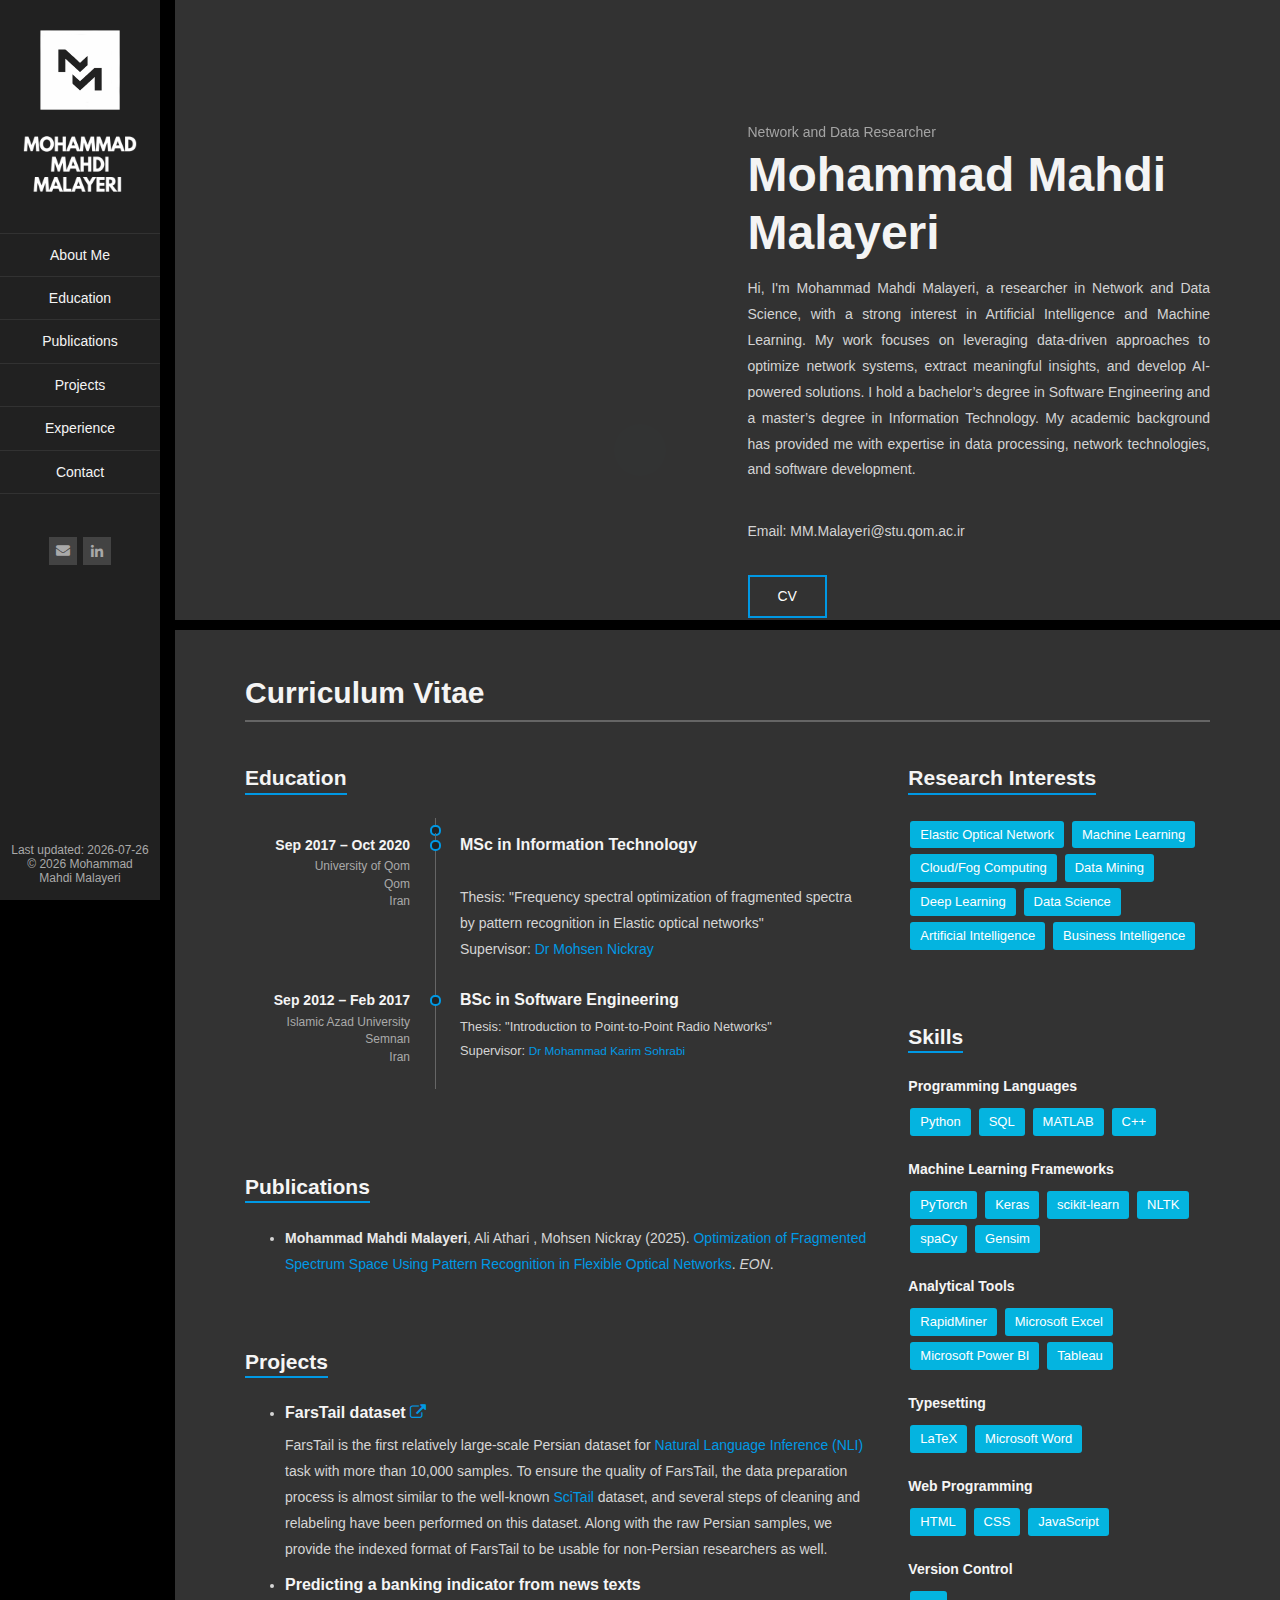
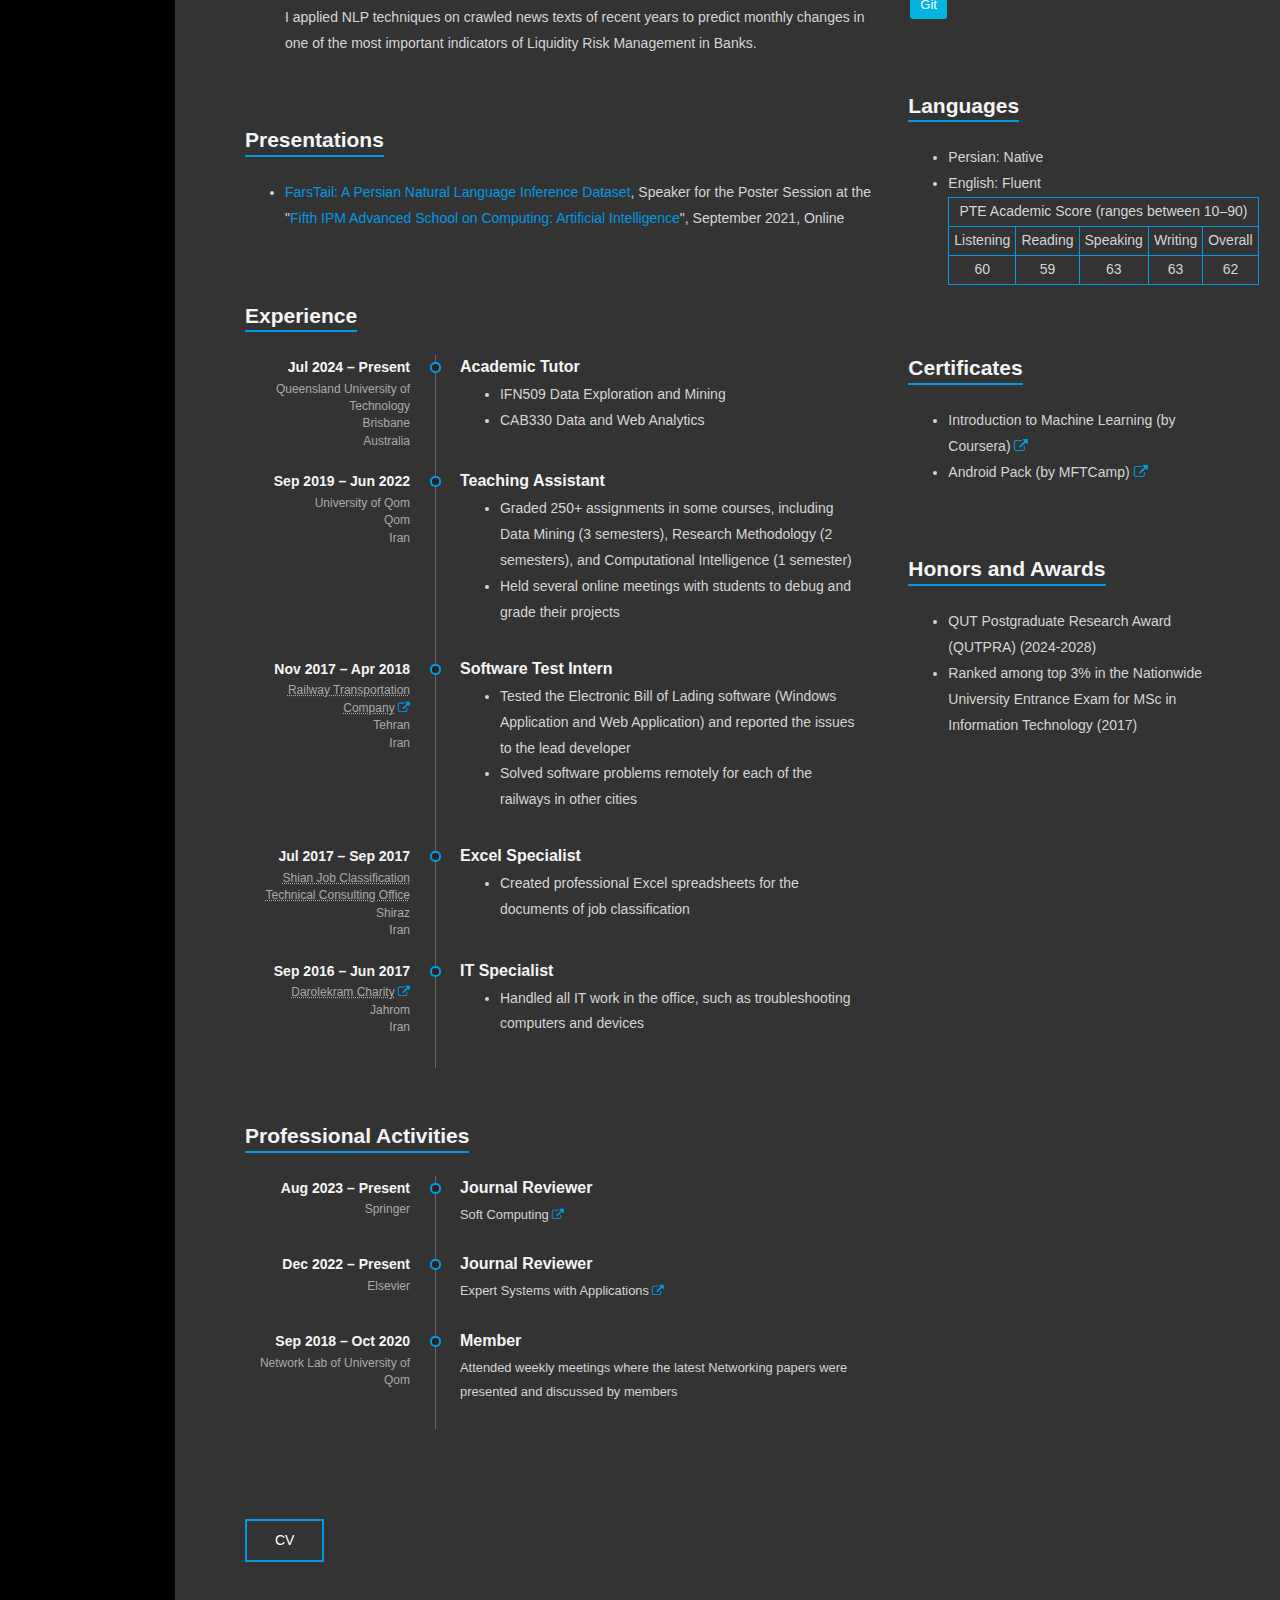
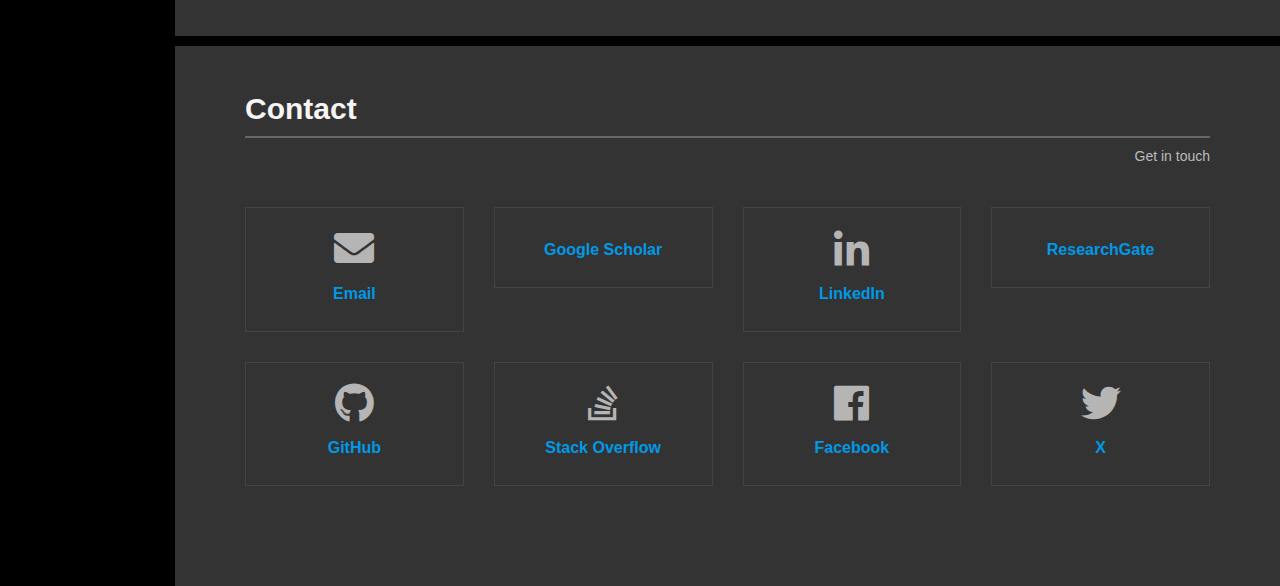
==== index.html @ 8abc82d8 "Update index.html" ====
<!DOCTYPE html>
<html lang="en" class="no-js">
	<head>
		<meta charset="UTF-8" />
		<meta http-equiv="X-UA-Compatible" content="IE=edge">
		<title>Mohammad Mahdi Malayeri's Homepage</title>
		<meta name="viewport" content="width=device-width, initial-scale=1, maximum-scale=1" />
		<meta name="description" content="Mohammad Mahdi Malayeri, a researcher in Network and Data Science, with a strong interest in Artificial Intelligence and Machine Learning." />
		<meta name="keywords" content="Mohammad Mahdi Malayeri, Mehdi Malayeri, Mahdi Malayeri, مهدی ملایری , محمدمهدی ملایری , Data Science, Artificial Intelligence, Research, Machine Learning, Data Mining" />
		<meta name="author" content="Mohammad Mahdi Malayeri" />
		<meta name="google-site-verification" content="AYJFvCJn2WFeRa6yoQuuFqD66O5xpkvjxbqyvP82p7E" />
		<link rel="shortcut icon" href="images/MM_Logo_favicon.ico">
		<link rel="stylesheet" href="css/bootstrap.min.css" type="text/css">
		<link rel="stylesheet" href="css/animate.css" type="text/css">
		<link rel="stylesheet" href="css/animations.css" type="text/css">
		<link rel="stylesheet" href="css/owl.carousel.css" type="text/css">
		<link rel="stylesheet" href="css/magnific-popup.css" type="text/css">
		<link rel="stylesheet" href="css/main.css" type="text/css">
		<link rel="stylesheet" href="https://cdn.jsdelivr.net/gh/jpswalsh/academicons@1/css/academicons.min.css">
		<link rel="stylesheet" href="https://cdnjs.cloudflare.com/ajax/libs/font-awesome/4.7.0/css/font-awesome.min.css">
		<script src="js/modernizr.custom.js"></script>
		<!-- Global site tag (gtag.js) - Google Analytics -->
		<!-- Google tag (gtag.js) -->
		<script async src="https://www.googletagmanager.com/gtag/js?id=G-GGPZLZQWDQ"></script>
		<script>
		  window.dataLayer = window.dataLayer || [];
		  function gtag(){dataLayer.push(arguments);}
		  gtag('js', new Date());
		
		  gtag('config', 'G-GGPZLZQWDQ');
		</script>
		<!-- Google Tag Manager -->
		<script>(function(w,d,s,l,i){w[l]=w[l]||[];w[l].push({'gtm.start':
		new Date().getTime(),event:'gtm.js'});var f=d.getElementsByTagName(s)[0],
		j=d.createElement(s),dl=l!='dataLayer'?'&l='+l:'';j.async=true;j.src=
		'https://www.googletagmanager.com/gtm.js?id='+i+dl;f.parentNode.insertBefore(j,f);
		})(window,document,'script','dataLayer','GTM-M8QXC7C9');</script>
		<!-- End Google Tag Manager -->
		<script>
			window.dataLayer = window.dataLayer || [];
			function gtag(){dataLayer.push(arguments);}
			gtag('js', new Date());
			
			gtag('config', 'G-TFDMKNE62R');
		</script>
	</head>
	<body>
		<!-- Google Tag Manager (noscript) -->
		<noscript><iframe src="https://www.googletagmanager.com/ns.html?id=GTM-M8QXC7C9"
		height="0" width="0" style="display:none;visibility:hidden"></iframe></noscript>
		<!-- End Google Tag Manager (noscript) -->
		
		<!-- Loading animation -->
		<div class="preloader">
			<div class="preloader-animation">
				<div class="preloader-spinner">
				</div>
			</div>
		</div>
		<!-- /Loading animation -->
		<div id="page" class="page one-page-style">
			<!-- Header -->
			<header id="site_header" class="header mobile-menu-hide">
				<div class="header-content clearfix">
					<div class="my-photo">
						<a class="pt-trigger" href="#home">
						<img src="images/MM_Logo.png" alt="image">
						</a>
					</div>
					<div class="site-title-block">
						<!-- <div class="site-title"><a class="pt-trigger" href="#home">Mohammad Mahdi Malayeri</a></div> -->
						<a class="pt-trigger" href="#home"><img src="images/photo1.png" alt="Mohammad Mahdi Malayeri"></a>
					</div>
					<!-- Navigation -->
					<div class="site-nav">
						<!-- Main menu -->
						<ul id="nav" class="site-main-menu">
							<li>
								<a class="pt-trigger" href="#about-me">About Me</a><!-- href value = data-id without # of .pt-page. -->
							</li>
							<li>
								<a class="pt-trigger" href="#education">Education</a>
							</li>
							<li>
								<a class="pt-trigger" href="#publications">Publications</a>
							</li>
							<li>
								<a class="pt-trigger" href="#projects">Projects</a>
							</li>
							<li>
								<a class="pt-trigger" href="#experience">Experience</a>
							</li>
							<li>
								<a class="pt-trigger" href="#contact">Contact</a>
							</li>
						</ul>
						<!-- /Main menu -->
					</div>
					<!-- Navigation -->
					<!-- Social Links -->
					<div class="social-links">
						<a class="social-icon" href="mailto:MM.Malayeri@stu.qom.ac.ir"><i class="fas fa-envelope"></i></a>
						<a class="social-icon" href="https://www.linkedin.com/in/malayerimahdi/" target="_blank"><i class="fab fa-linkedin-in"></i></a>
<!-- 						<a class="social-icon" href="https://scholar.google.com/citations?user=OelHPjoAAAAJ&hl=en" target="_blank"><i class="ai ai-google-scholar-square"></i></a>  -->
<!-- 						<a class="social-icon" href="https://www.researchgate.net/profile/Soroush_Faridan_Jahromi" target="_blank"><i class="ai ai-researchgate-square"></i></a> -->
					</div>
					<!-- / Social Links -->
					<!-- Copyrights -->
					<div class="copyrights">
						<div id="lastupdated"></div>
						<script>
							var date = new Date(document.lastModified);
							document.getElementById("lastupdated").innerHTML = "Last updated: " + date.toLocaleDateString('en-ca');
						</script>
						&copy; <script>document.write(new Date().getFullYear())</script> Mohammad Mahdi Malayeri
					</div>
					<!-- / Copyrights -->
				</div>
			</header>
			<!-- /Header -->
			<!-- Mobile Header -->
			<div class="mobile-header mobile-visible">
				<div class="mobile-logo-container">
					<div class="mobile-header-image">
						<a href="#">
						<img src="images/SF_Logo.png" alt="image">
						</a>
					</div>
					<div class="mobile-site-title"><a href="#home">Mohammad Mahdi Malayeri</a></div>
				</div>
				<a class="menu-toggle mobile-visible">
				<i class="fa fa-bars"></i>
				</a>
			</div>
			<!-- /Mobile Header -->
			<!-- Arrows Nav -->
			<a class="pt-trigger" href="#home">
				<div class="lmpixels-scroll-to-top"><i class="lnr lnr-chevron-up"></i></div>
			</a>
			<!-- /Arrows Nav -->
			<!-- Main Content -->
			<div id="main" class="site-main">
				<!-- Page changer wrapper -->
				<div class="pt-wrapper">
					<!-- Subpages -->
					<div class="subpages">
						<!-- Home Subpage -->
						<section class="pt-page" id="about-me">
							<div class="section-inner start-page-full-width">
								<div class="start-page-full-width">
									<div class="row">
										<div class="col-sm-12 col-md-6 col-lg-6">
											<div class="inner-content">
												<div class="fill-block" id="home"></div>
											</div>
										</div>
										<div class="col-sm-12 col-md-6 col-lg-6">
											<div class="inner-content">
												<div class="hp-text-block">
													<!-- Text rotation / Subtitle -->
													<!-- <p><br><br></p> -->
													<div class="owl-carousel text-rotation">
<!-- 														<div class="item">
															<div class="sp-subtitle">Data Science Researcher</div>
														</div> -->
														<div class="item">
															<div class="sp-subtitle">Network and Data Researcher</div>
														</div>
													</div>
													<!-- /Text rotation / Subtitle -->
													<h2 class="hp-main-title">Mohammad Mahdi Malayeri</h2>
													<p style="text-align: justify; text-justify: inter-character;"> Hi, I'm Mohammad Mahdi Malayeri, a researcher in Network and Data Science, with a strong interest in Artificial Intelligence and Machine Learning. My work focuses on leveraging data-driven approaches to optimize network systems, extract meaningful insights, and develop AI-powered solutions.

																					I hold a bachelor’s degree in Software Engineering and a master’s degree in Information Technology. My academic background has provided me with expertise in data processing, network technologies, and software development.</p>
													</br>
													<p>Email: MM.Malayeri@stu.qom.ac.ir</p>
													<div class="hp-buttons">
														<a href="https://drive.google.com/file/d/1ZFcW2B6EY4aST2IzN0lOqbTqFWOf8tBt/view" target="_blank" class="btn btn-primary">CV</a>
													</div>
												</div>
											</div>
										</div>
									</div>
								</div>
							</div>
						</section>
						<!-- End of Home Subpage -->
						<!-- Curriculum Vitae Subpage -->
						<section class="pt-page" id="resume">
							<div class="section-inner custom-page-content">
								<div class="section-title-block second-style">
									<h2 class="section-title">Curriculum Vitae</h2>
								</div>
								<div class="section-content">
									<div class="row">
										<div class="col-xs-12 col-sm-8">
											<div class="col-inner bs-30">
												<div class="block-title" id="education">
													<h3>Education</h3>
												</div>
												<div class="timeline timeline-second-style bs-30 clearfix"> 
													<div class="timeline-item clearfix">
														<div class="left-part">
														<!--	<h5 class="item-period">Mar 2024 &ndash; Present</h5>
															<span class="item-company">Queensland University of Technology<br>Brisbane<br>Australia</span>  -->
														</div>
														<div class="divider"></div>
														<div class="right-part">
														<!--	<h4 class="item-title">PhD in Artificial Intelligence</h4>
															<p>Supervisor: <a href="https://www.qut.edu.au/about/our-people/academic-profiles/r.nayak" target="_blank">Prof Richi Nayak</a></p>  -->
														</div> 
													</div>
													<div class="timeline-item clearfix">
														<div class="left-part">
															<h5 class="item-period">Sep 2017 &ndash; Oct 2020</h5>
															<span class="item-company">University of Qom<br>Qom<br>Iran</span>
														</div>
														<div class="divider"></div>
														<div class="right-part">
															<h4 class="item-title">MSc in Information Technology</h4>
															<!-- <p>GPA: 85.3% --> <br>Thesis: "Frequency spectral optimization of fragmented spectra by pattern recognition in Elastic optical networks"<br>Supervisor: <a href="https://scholar.google.com/citations?user=h3jtXEwAAAAJ&hl=en" target="_blank">Dr Mohsen Nickray</a></p>
														</div>
													</div>
													<div class="timeline-item clearfix">
														<div class="left-part">
															<h5 class="item-period">Sep 2012 &ndash; Feb 2017</h5>
															<span class="item-company">Islamic Azad University<br>Semnan<br>Iran</span>
														</div>
														<div class="divider"></div>
														<div class="right-part">
															<h4 class="item-title">BSc in Software Engineering</h4>
															<p>Thesis: "Introduction to Point-to-Point Radio Networks"<br>Supervisor: <a href="https://scholar.google.com/citations?user=5L26FlUAAAAJ&hl=en" target="_blank">Dr Mohammad Karim Sohrabi</a></p>
														</div>
													</div>
												</div>
												</br></br>
												<div class="block-title" id="publications">
													<h3>Publications<span></span></h3>
												</div>
												<ul>
													<li> <b style="font-weight: bolder; color: #e9e9e9">Mohammad Mahdi Malayeri</b>, Ali Athari , Mohsen Nickray  (2025). <a href="https://doi.org/10.1007/s005009-3" target="_blank">Optimization of Fragmented Spectrum Space Using Pattern Recognition in Flexible Optical Networks</a>. <em>EON</em>.</li> 
						</ul>
												</br></br>
												<div class="block-title" id="projects">
													<h3>Projects<span></span></h3>
												</div>
												<ul>
													<li>
														<h5>FarsTail dataset <a href="https://github.com/dml-qom/FarsTail" target="_blank"><i class="fa fa-external-link"></i></a></h5>
														<p>FarsTail is the first relatively large-scale Persian dataset for <a href="https://en.wikipedia.org/wiki/Textual_entailment" target="_blank" >Natural Language Inference (NLI)</a> task with more than 10,000 samples. To ensure the quality of FarsTail, the data preparation process is almost similar to the well-known <a href="https://allenai.org/data/scitail" target="_blank" >SciTail</a> dataset, and several steps of cleaning and relabeling have been performed on this dataset. Along with the raw Persian samples, we provide the indexed format of FarsTail to be usable for non-Persian researchers as well.</p>
													</li>
													<li>
														<h5>Predicting a banking indicator from news texts</h5>
														<p>I applied NLP techniques on crawled news texts of recent years to predict monthly changes in one of the most important indicators of Liquidity Risk Management in Banks.</p>
													</li>
												</ul>
												</br></br>
												<div class="block-title" id="invited talks">
													<h3>Presentations<span></span></h3>
												</div>
												<ul>
													<li>
														<p><a href="https://drive.google.com/file/d/12EGzw3Ox6J4qnsWQaHu57ir6q8n8PHAy/view" target="_blank">FarsTail: A Persian Natural Language Inference Dataset</a>, Speaker for the Poster Session at the "<a href="http://cs.ipm.ac.ir/asoc2021/" target="_blank">Fifth IPM Advanced School on Computing: Artificial Intelligence</a>", September 2021, Online</p>
													</li>
												</ul>
												</br></br>
												<div class="block-title" id="experience">
													<h3>Experience<span></span></h3>
												</div>
												<div class="timeline timeline-second-style clearfix">
													<div class="timeline-item clearfix">
														<div class="left-part">
															<h5 class="item-period">Jul 2024 &ndash; Present</h5>
															<span class="item-company">Queensland University of Technology<br>Brisbane<br>Australia</span>
														</div>
														<div class="divider"></div>
														<div class="right-part">
															<h4 class="item-title">Academic Tutor</h4>
															<ul>
																<li>IFN509 Data Exploration and Mining</li>
																<li>CAB330 Data and Web Analytics</li>
															</ul>
														</div>
													</div>
													<div class="timeline-item clearfix">
														<div class="left-part">
															<h5 class="item-period">Sep 2019 &ndash; Jun 2022</h5>
															<span class="item-company">University of Qom<br>Qom<br>Iran</span>
														</div>
														<div class="divider"></div>
														<div class="right-part">
															<h4 class="item-title">Teaching Assistant</h4>
															<ul>
																<li>Graded 250+ assignments in some courses, including Data Mining (3 semesters), Research Methodology (2 semesters), and Computational Intelligence (1 semester)</li>
																<li>Held several online meetings with students to debug and grade their projects</li>
															</ul>
														</div>
													</div>
													<div class="timeline-item clearfix">
														<div class="left-part">
															<h5 class="item-period">Nov 2017 &ndash; Apr 2018</h5>
															<span class="item-company"><abbr title="Railway Transportation Company operates in the field of goods transportation, freight and passenger train management services, and repair and maintenance of the rail transportation fleet.">Railway Transportation Company</abbr> <a href="https://www.rwt.ir/" target="_blank"><i class="fa fa-external-link"></i></a><br>Tehran<br>Iran</span>
														</div>
														<div class="divider"></div>
														<div class="right-part">
															<h4 class="item-title">Software Test Intern</h4>
															<ul>
																<li>Tested the Electronic Bill of Lading software (Windows Application and Web Application) and reported the issues to the lead developer</li>
																<li>Solved software problems remotely for each of the railways in other cities</li>
															</ul>
														</div>
													</div>
													<div class="timeline-item clearfix">
														<div class="left-part">
															<h5 class="item-period">Jul 2017 &ndash; Sep 2017</h5>
															<span class="item-company"><abbr title="Shian is a technical consulting office under the supervision of the Ministry of Cooperatives, Labor, and Social Welfare which classifies all jobs for the payroll system.">Shian Job Classification Technical Consulting Office</abbr><br>Shiraz<br>Iran</span>
														</div>
														<div class="divider"></div>
														<div class="right-part">
															<h4 class="item-title">Excel Specialist</h4>
															<ul>
																<li>Created professional Excel spreadsheets for the documents of job classification</li>
															</ul>
														</div>
													</div>
													<div class="timeline-item clearfix">
														<div class="left-part">
															<h5 class="item-period">Sep 2016 &ndash; Jun 2017</h5>
															<span class="item-company"><abbr title="Darolekram charity is a cultural institute that provides educational, cultural, health, medical, subsistence, and financial support to talented deprived students in order to prevent them from dropout.">Darolekram Charity</abbr> <a href="https://darolekram.com/" target="_blank"><i class="fa fa-external-link"></i></a><br>Jahrom<br>Iran</span>
														</div>
														<div class="divider"></div>
														<div class="right-part">
															<h4 class="item-title">IT Specialist</h4>
															<ul>
																<li>Handled all IT work in the office, such as troubleshooting computers and devices</li>
															</ul>
														</div>
													</div>
												</div>
												<br><br>
												<div class="block-title" id="education">
													<h3>Professional Activities</h3>
												</div>
												<div class="timeline timeline-second-style bs-30 clearfix">
													<div class="timeline-item clearfix">
														<div class="left-part">
															<h5 class="item-period">Aug 2023 &ndash; Present</h5>
															<span class="item-company">Springer</span>
														</div>
														<div class="divider"></div>
														<div class="right-part">
															<h4 class="item-title">Journal Reviewer</h4>
															<p>Soft Computing <a href="https://www.springer.com/journal/500" target="_blank"><i class="fa fa-external-link"></i></a></p>
														</div>
													</div>
													<div class="timeline-item clearfix">
														<div class="left-part">
															<h5 class="item-period">Dec 2022 &ndash; Present</h5>
															<span class="item-company">Elsevier</span>
														</div>
														<div class="divider"></div>
														<div class="right-part">
															<h4 class="item-title">Journal Reviewer</h4>
															<p>Expert Systems with Applications <a href="https://www.sciencedirect.com/journal/expert-systems-with-applications" target="_blank"><i class="fa fa-external-link"></i></a></p>
														</div>
													</div>
													<div class="timeline-item clearfix">
														<div class="left-part">
															<h5 class="item-period">Sep 2018 &ndash; Oct 2020</h5>
															<span class="item-company">Network Lab of University of Qom</span>
														</div>
														<div class="divider"></div>
														<div class="right-part">
															<h4 class="item-title">Member</h4>
															<p>Attended weekly meetings where the latest Networking papers were presented and discussed by members</p>
														</div>
													</div>
												</div>
											</div>
										</div>
										<div class="col-xs-12 col-sm-4">
											<div class="col-inner">
												<!-- Research Interests -->
												<div class="block-title">
													<h3>Research Interests</h3>
												</div>
												<ul class="knowledges">
													<li>Elastic Optical Network</li>
													<li>Machine Learning</li>
													<li>Cloud/Fog Computing</li>
													<li>Data Mining</li>
													<li>Deep Learning</li>
													<li>Data Science</li>
<!-- 													<li>Language Modeling</li> -->
													<li>Artificial Intelligence</li>
													<li>Business Intelligence</li>
												</ul>
												<!-- End of Research Interests -->
												</br></br>
												<!-- Skills -->
												<div class="block-title">
													<h3>Skills<span></span></h3>
												</div>
												<div class="skills-info skills-second-style">
													<h6>Programming Languages</h6>
													<ul class="knowledges">
														<li>Python</li>
														<li>SQL</li>
														<li>MATLAB</li>
														<li>C++</li>
													</ul>
													<h6 style="margin-top: 20px">Machine Learning Frameworks</h6>
													<ul class="knowledges">
														<li>PyTorch</li>
														<li>Keras</li>
														<li>scikit-learn</li>
														<li>NLTK</li>
														<li>spaCy</li>
														<li>Gensim</li>
													</ul>
													<h6 style="margin-top: 20px">Analytical Tools</h6>
													<ul class="knowledges">
														<li>RapidMiner</li>
														<li>Microsoft Excel</li>
														<li>Microsoft Power BI</li>
														<li>Tableau</li>
													</ul>
													<h6 style="margin-top: 20px">Typesetting</h6>
													<ul class="knowledges">
														<li>LaTeX</li>
														<li>Microsoft Word</li>
													</ul>
													<h6 style="margin-top: 20px">Web Programming</h6>
													<ul class="knowledges">
														<li>HTML</li>
														<li>CSS</li>
														<li>JavaScript</li>
													</ul>
													<h6 style="margin-top: 20px">Version Control</h6>
													<ul class="knowledges">
														<li>Git</li>
													</ul>
													
													<!-- Skill 1 -->
<!-- 													<div class="clearfix">
														<h4>Python</h4>
														<div class="skill-value">75%</div>
													</div>
													<div class="skill-container">
														<div class="skill-percentage skill-75"></div>
													</div> -->
													<!-- /Skill 1 -->
													<!-- Skill 2 -->
<!-- 													<div class="clearfix">
														<h4>RapidMiner</h4>
														<div class="skill-value">65%</div>
													</div>
													<div class="skill-container">
														<div class="skill-percentage skill-65"></div>
													</div> -->
													<!-- /Skill 2 -->
													<!-- Skill 3 -->
<!-- 													<div class="clearfix">
														<h4>Power BI</h4>
														<div class="skill-value">65%</div>
													</div>
													<div class="skill-container">
														<div class="skill-percentage skill-65"></div>
													</div> -->
													<!-- /Skill 3 -->
													<!-- Skill 4 -->
<!-- 													<div class="clearfix">
														<h4>BI in Excel</h4>
														<div class="skill-value">90%</div>
													</div>
													<div class="skill-container">
														<div class="skill-percentage skill-90"></div>
													</div> -->
													<!-- /Skill 4 -->
													<!-- Skill 5 -->
<!-- 													<div class="clearfix">
														<h4>Tableau</h4>
														<div class="skill-value">60%</div>
													</div>
													<div class="skill-container">
														<div class="skill-percentage skill-60"></div>
													</div> -->
													<!-- /Skill 5 -->
													<!-- Skill 6 -->
<!-- 													<div class="clearfix">
														<h4>SQL</h4>
														<div class="skill-value">65%</div>
													</div>
													<div class="skill-container">
														<div class="skill-percentage skill-65"></div>
													</div> -->
													<!-- /Skill 6 -->
													<!-- Skill 7 -->
<!-- 													<div class="clearfix">
														<h4>Microsoft Project</h4>
														<div class="skill-value">65%</div>
													</div>
													<div class="skill-container">
														<div class="skill-percentage skill-65"></div>
													</div> -->
													<!-- /Skill 7 -->
													<!-- Skill 8 -->
<!-- 													<div class="clearfix">
														<h4>MATLAB</h4>
														<div class="skill-value">60%</div>
													</div>
													<div class="skill-container">
														<div class="skill-percentage skill-60"></div>
													</div> -->
													<!-- /Skill 8 -->
													<!-- Skill 9 -->
<!-- 													<div class="clearfix">
														<h4>Super Decisions</h4>
														<div class="skill-value">60%</div>
													</div>
													<div class="skill-container">
														<div class="skill-percentage skill-60"></div>
													</div> -->
													<!-- /Skill 9 -->
												</div>
												<!-- End of Skills -->
												</br></br>
												<!-- Languages -->
												<div class="block-title">
													<h3>Languages<span></span></h3>
												</div>
												<div class="skills-info skills-second-style">
													<ul>
														<li>Persian: Native</li>
														<li>English: Fluent</li>
<!-- 															<p style="margin-left:2.00em"><em>PTE Academic Score:<br>Overall: 62<br>Listening: 60<br>Reading: 59<br>Speaking: 63<br>Writing: 63</em></p> -->
														<table style="border: 1px solid #0099e5;border-collapse: collapse;">
															<tr>
																<td style="border: 1px solid #0099e5;" colspan="5"><center>PTE Academic Score (ranges between 10&ndash;90)</center></td>
															</tr>
															<tr>
																<td style="border: 1px solid #0099e5; padding-right:5px; padding-left:5px"><center>Listening</center></td>
																<td style="border: 1px solid #0099e5; padding-right:5px; padding-left:5px"><center>Reading</center></td>
																<td style="border: 1px solid #0099e5; padding-right:5px; padding-left:5px"><center>Speaking</center></td>
																<td style="border: 1px solid #0099e5; padding-right:5px; padding-left:5px"><center>Writing</center></td>
																<td style="border: 1px solid #0099e5; padding-right:5px; padding-left:5px"><center>Overall</center></td>
															</tr>
															<tr>
																<td style="border: 1px solid #0099e5;"><center>60</center></td>
																<td style="border: 1px solid #0099e5;"><center>59</center></td>
																<td style="border: 1px solid #0099e5;"><center>63</center></td>
																<td style="border: 1px solid #0099e5;"><center>63</center></td>
																<td style="border: 1px solid #0099e5;"><center>62</center></td>
															</tr>
														</table>
													</ul>
 													<!-- Language 1 -->
<!--  													<div class="clearfix">
														<h4>Persian</h4>
														<div class="skill-value">100%</div>
													</div>
													<div class="skill-container">
														<div class="skill-percentage skill-100"></div>
													</div> -->
													<!-- /Language 1 -->
													<!-- Language 2 -->
<!-- 													<div class="clearfix">
														<h4>English</h4>
														<div class="skill-value">70%</div>
													</div>
													<div class="skill-container">
														<div class="skill-percentage skill-70"></div>
													</div> -->
													<!-- /Language 2 -->
												</div>
												<!-- End of Languages -->
												</br></br>
												<!-- Certificates -->
												<div class="block-title">
													<h3>Certificates<span></span></h3>
												</div>
												<div class="skills-info skills-second-style">
													<ul>
														<li>Introduction to Machine Learning (by Coursera) <a href="https://www.coursera.org/account/accomplishments/certificate/HPFQCJEAWZ4P" target="_blank"><i class="fa fa-external-link"></i></a></li>
														<li>Android Pack (by MFTCamp) <a href="https://www.datacamp.com/statement-of-accomplishment/course/41a2abba4c58c06dbb866558caeaad0a2a96653e" target="_blank"><i class="fa fa-external-link"></i></a></li>
													<!--	<li>Feature Engineering for NLP in Python (by DataCamp) <a href="https://www.datacamp.com/statement-of-accomplishment/course/70946f2b72339e932ccf17b1cc5a2e8e6e69a87d" target="_blank"><i class="fa fa-external-link"></i></a></li>	-->
													<!--	<li>Advanced NLP with spaCy (by DataCamp) <a href="https://www.datacamp.com/statement-of-accomplishment/course/9cdb5f6ddd26d7d8993b13c223fc6b8091f701f3" target="_blank"><i class="fa fa-external-link"></i></a></li>	-->
													</ul>
												</div>
												<!-- End of Certificates -->
												</br></br>
												<!-- Honors -->
												<div class="block-title">
													<h3>Honors and Awards<span></span></h3>
												</div>
												<div class="skills-info skills-second-style">
													<!-- Honor 1 -->
													<ul>
<!-- 														<li>M.Sc. tuition fee waiver (2017)</li> -->
														<li>QUT Postgraduate Research Award (QUTPRA) (2024-2028)</li>
														<li>Ranked among top 3% in the Nationwide University Entrance Exam for MSc in Information Technology (2017)</li>
<!-- 														<li>B.Sc. tuition fee waiver (2012)</li> -->

													</ul>
													<!-- /Honor 1 -->
												</div>
												<!-- End of Honors -->
											</div>
										</div>
									</div>
								</div>
								<div class="row">
									<div class="col-xs-12 col-sm-12">
										<div class="col-inner ts-30">
											<a href="https://drive.google.com/file/d/1ZFcW2B6EY4aST2IzN0lOqbTqFWOf8tBt/view" target="_blank" class="btn btn-primary">CV</a>
										</div>
									</div>
								</div>
							</div>
						</section>
						<!-- End of Curriculum Vitae Subpage -->
						<!-- Contact Subpage -->
						<section class="pt-page" id="contact">
							<div class="section-inner custom-page-content">
								<div class="section-title-block second-style">
									<h2 class="section-title">Contact</h2>
									<h5 class="section-description">Get in touch</h5>
								</div>
								<div class="section-content">
									<!-- Contact Info -->
									<div class="row">
										<div class="col-xs-12 col-sm-3">
											<div class="col-inner bs-30">
												<div class="lm-info-block gray-default">
													<i class="fas fa-envelope"></i>
													<h4><a href="mailto:MM.Malayeri@stu.qom.ac.ir" target="_blank">Email</a></h4>
													<span class="lm-info-block-value"></span>
													<span class="lm-info-block-text"></span>
												</div>
											</div>
										</div>
										<div class="col-xs-12 col-sm-3">
											<div class="col-inner bs-30">
												<div class="lm-info-block gray-default">
													<i class="ai ai-google-scholar"></i>
													<h4><a href="https://scholar.google.com/citations?hl=en&user=8eCYNaoAAAAJ" target="_blank">Google Scholar</a></h4>
													<span class="lm-info-block-value"></span>
													<span class="lm-info-block-text"></span>
												</div>
											</div>
										</div> 
										<div class="col-xs-12 col-sm-3">
											<div class="col-inner bs-30">
												<div class="lm-info-block gray-default">
													<i class="fab fa-linkedin-in"></i>
													<h4><a href="https://www.linkedin.com/in/malayerimahdi/" target="_blank">LinkedIn</a></h4>
													<span class="lm-info-block-value"></span>
													<span class="lm-info-block-text"></span>
												</div>
											</div>
										</div>
										<div class="col-xs-12 col-sm-3">
											<div class="col-inner bs-30">
												<div class="lm-info-block gray-default">
													<i class="ai ai-researchgate"></i>
													<h4><a href="https://www.researchgate.net/profile/Mohammad-Malayeri" target="_blank">ResearchGate</a></h4>
													<span class="lm-info-block-value"></span>
													<span class="lm-info-block-text"></span>
												</div>
											</div>
										</div>
									<!--	<div class="col-xs-12 col-sm-3">
											<div class="col-inner bs-30">
												<div class="lm-info-block gray-default">
													<i class="ai ai-scopus"></i>
													<h4><a href="https://www.scopus.com/authid/detail.uri?authorId=57226791859" target="_blank">Scopus</a></h4>
													<span class="lm-info-block-value"></span>
													<span class="lm-info-block-text"></span>
												</div>
											</div>
										</div>    -->
									<!--	<div class="col-xs-12 col-sm-3">
											<div class="col-inner bs-30">
												<div class="lm-info-block gray-default">
													<i class="ai ai-clarivate"></i>
													<h4><a href="https://www.webofscience.com/wos/author/record/ABJ-0515-2022" target="_blank">Clarivate</a></h4>
													<span class="lm-info-block-value"></span>
													<span class="lm-info-block-text"></span>
												</div>
											</div>
										</div>         -->
										<div class="col-xs-12 col-sm-3">
											<div class="col-inner bs-30">
												<div class="lm-info-block gray-default">
													<i class="fab fa-github"></i>
													<h4><a href="https://github.com/malayerimahdi" target="_blank">GitHub</a></h4>
													<span class="lm-info-block-value"></span>
													<span class="lm-info-block-text"></span>
												</div>
											</div>
										</div>
									<!--	<div class="col-xs-12 col-sm-3">
											<div class="col-inner bs-30">
												<div class="lm-info-block gray-default">
													<i class="ai ai-orcid"></i>
													<h4><a href="https://orcid.org/0000-0002-2588-1954" target="_blank">ORCID</a></h4>
													<span class="lm-info-block-value"></span>
													<span class="lm-info-block-text"></span>
												</div>
											</div>
										</div>              -->
									<!--	<div class="col-xs-12 col-sm-3">
											<div class="col-inner bs-30">
												<div class="lm-info-block gray-default">
													<i class="ai ai-semantic-scholar"></i>
													<h4><a href="https://www.semanticscholar.org/author/Soroush-Faridan-Jahromi/1952742311" target="_blank">Semantic Scholar</a></h4>
													<span class="lm-info-block-value"></span>
													<span class="lm-info-block-text"></span>
												</div>
											</div>
										</div>            -->
									<!--	<div class="col-xs-12 col-sm-3">
											<div class="col-inner bs-30">
												<div class="lm-info-block gray-default">
													<i class="ai ai-dblp"></i>
													<h4><a href="https://dblp.org/pid/274/7226.html" target="_blank">DBLP</a></h4>
													<span class="lm-info-block-value"></span>
													<span class="lm-info-block-text"></span>
												</div>
											</div>
										</div>                -->
									<!--	<div class="col-xs-12 col-sm-3">
											<div class="col-inner bs-30">
												<div class="lm-info-block gray-default">
													<i class="ai ai-arxiv"></i>
													<h4><a href="http://arxiv.org/a/faridanjahromi_s_1" target="_blank">arXiv</a></h4>
													<span class="lm-info-block-value"></span>
													<span class="lm-info-block-text"></span>
												</div>
											</div>
										</div>                -->
										<div class="col-xs-12 col-sm-3">
											<div class="col-inner bs-30">
												<div class="lm-info-block gray-default">
													<i class="fab fa-stack-overflow"></i>
													<h4><a href="https://stackoverflow.com/users/6405164/mohammad-mahdi-malayeri" target="_blank">Stack Overflow</a></h4>
													<span class="lm-info-block-value"></span>
													<span class="lm-info-block-text"></span>
												</div>
											</div>
										</div>
									<!--	<div class="col-xs-12 col-sm-3">
											<div class="col-inner bs-30">
												<div class="lm-info-block gray-default">
													<i class="ai ai-ads"></i>
													<h4><a href="https://ui.adsabs.harvard.edu/search/q=orcid%3A0000-0002-2588-1954&sort=date+desc" target="_blank">ADS</a></h4>
													<span class="lm-info-block-value"></span>
													<span class="lm-info-block-text"></span>
												</div>
											</div>
										</div>              -->
										<div class="col-xs-12 col-sm-3">
											<div class="col-inner bs-30">
												<div class="lm-info-block gray-default">
													<i class="fab fa-facebook-f"></i>
													<h4><a href="https://www.facebook.com/malayerimahdi" target="_blank">Facebook</a></h4>
													<span class="lm-info-block-value"></span>
													<span class="lm-info-block-text"></span>
												</div>
											</div>
										</div>
										<div class="col-xs-12 col-sm-3">
											<div class="col-inner bs-30">
												<div class="lm-info-block gray-default">
													<i class="fab fa-twitter"></i>
													<h4><a href="https://x.com/malayeri_" target="_blank">X</a></h4>
													<span class="lm-info-block-value"></span>
													<span class="lm-info-block-text"></span>
												</div>
											</div>
										</div>
									</div>
									<!-- /Contact Info -->
								</div>
							</div>
						</section>
						<!-- End Contact Subpage -->
					</div>
				</div>
				<!-- /Page changer wrapper -->
			</div>
			<!-- /Main Content -->
		</div>
		<!-- <script data-cfasync="false" src="../../../../cdn-cgi/scripts/5c5dd728/cloudflare-static/email-decode.min.js"></script> -->
		<script src="js/jquery-2.1.3.min.js"></script>
		<script src="js/bootstrap.min.js"></script>
		<script src="js/imagesloaded.pkgd.min.js"></script>
		<script src="js/jquery.malihu.PageScroll2id.min.js"></script>
		<script src="js/jquery.shuffle.min.js"></script>
		<script src="js/masonry.pkgd.min.js"></script>
		<script src="js/owl.carousel.min.js"></script>
		<script src="js/jquery.magnific-popup.min.js"></script>
		<!-- <script src="js/jquery.googlemap.js"></script> -->
		<script src="js/validator.js"></script>
		<!-- <script src='../../../../../https@www.google.com/recaptcha/api.js'></script>
			<script type="text/javascript" src="../../../../../https@maps.googleapis.com/maps/api/js@key=AIzaSyCrDf32aQTCVENBhFJbMBKOUTiUAABtC2o"></script> -->
		<script src="js/main.js"></script>
	</body>
</html>
---- css/animations.css ----
/* animation sets */

/* move from / to  */

.pt-page-moveToLeft {
	-webkit-animation: moveToLeft .6s ease both;
	animation: moveToLeft .6s ease both;
}

.pt-page-moveFromLeft {
	-webkit-animation: moveFromLeft .6s ease both;
	animation: moveFromLeft .6s ease both;
}

.pt-page-moveToRight {
	-webkit-animation: moveToRight .6s ease both;
	animation: moveToRight .6s ease both;
}

.pt-page-moveFromRight {
	-webkit-animation: moveFromRight .6s ease both;
	animation: moveFromRight .6s ease both;
}

.pt-page-moveToTop {
	-webkit-animation: moveToTop .6s ease both;
	animation: moveToTop .6s ease both;
}

.pt-page-moveFromTop {
	-webkit-animation: moveFromTop .6s ease both;
	animation: moveFromTop .6s ease both;
}

.pt-page-moveToBottom {
	-webkit-animation: moveToBottom .6s ease both;
	animation: moveToBottom .6s ease both;
}

.pt-page-moveFromBottom {
	-webkit-animation: moveFromBottom .6s ease both;
	animation: moveFromBottom .6s ease both;
}

/* fade */

.pt-page-fade {
	-webkit-animation: fade .7s ease both;
	animation: fade .7s ease both;
}

/* move from / to and fade */

.pt-page-moveToLeftFade {
	-webkit-animation: moveToLeftFade .7s ease both;
	animation: moveToLeftFade .7s ease both;
}

.pt-page-moveFromLeftFade {
	-webkit-animation: moveFromLeftFade .7s ease both;
	animation: moveFromLeftFade .7s ease both;
}

.pt-page-moveToRightFade {
	-webkit-animation: moveToRightFade .7s ease both;
	animation: moveToRightFade .7s ease both;
}

.pt-page-moveFromRightFade {
	-webkit-animation: moveFromRightFade .7s ease both;
	animation: moveFromRightFade .7s ease both;
}

.pt-page-moveToTopFade {
	-webkit-animation: moveToTopFade .7s ease both;
	animation: moveToTopFade .7s ease both;
}

.pt-page-moveFromTopFade {
	-webkit-animation: moveFromTopFade .7s ease both;
	animation: moveFromTopFade .7s ease both;
}

.pt-page-moveToBottomFade {
	-webkit-animation: moveToBottomFade .7s ease both;
	animation: moveToBottomFade .7s ease both;
}

.pt-page-moveFromBottomFade {
	-webkit-animation: moveFromBottomFade .7s ease both;
	animation: moveFromBottomFade .7s ease both;
}

/* move to with different easing */

.pt-page-moveToLeftEasing {
	-webkit-animation: moveToLeft .7s ease-in-out both;
	animation: moveToLeft .7s ease-in-out both;
}
.pt-page-moveToRightEasing {
	-webkit-animation: moveToRight .7s ease-in-out both;
	animation: moveToRight .7s ease-in-out both;
}
.pt-page-moveToTopEasing {
	-webkit-animation: moveToTop .7s ease-in-out both;
	animation: moveToTop .7s ease-in-out both;
}
.pt-page-moveToBottomEasing {
	-webkit-animation: moveToBottom .7s ease-in-out both;
	animation: moveToBottom .7s ease-in-out both;
}

/********************************* keyframes **************************************/

/* move from / to  */

@-webkit-keyframes moveToLeft {
	from { }
	to { -webkit-transform: translateX(-100%); }
}
@keyframes moveToLeft {
	from { }
	to { -webkit-transform: translateX(-100%); transform: translateX(-100%); }
}

@-webkit-keyframes moveFromLeft {
	from { -webkit-transform: translateX(-100%); }
}
@keyframes moveFromLeft {
	from { -webkit-transform: translateX(-100%); transform: translateX(-100%); }
}

@-webkit-keyframes moveToRight { 
	from { }
	to { -webkit-transform: translateX(100%); }
}
@keyframes moveToRight { 
	from { }
	to { -webkit-transform: translateX(100%); transform: translateX(100%); }
}

@-webkit-keyframes moveFromRight {
	from { -webkit-transform: translateX(100%); }
}
@keyframes moveFromRight {
	from { -webkit-transform: translateX(100%); transform: translateX(100%); }
}

@-webkit-keyframes moveToTop {
	from { }
	to { -webkit-transform: translateY(-100%); }
}
@keyframes moveToTop {
	from { }
	to { -webkit-transform: translateY(-100%); transform: translateY(-100%); }
}

@-webkit-keyframes moveFromTop {
	from { -webkit-transform: translateY(-100%); }
}
@keyframes moveFromTop {
	from { -webkit-transform: translateY(-100%); transform: translateY(-100%); }
}

@-webkit-keyframes moveToBottom {
	from { }
	to { -webkit-transform: translateY(100%); }
}
@keyframes moveToBottom {
	from { }
	to { -webkit-transform: translateY(100%); transform: translateY(100%); }
}

@-webkit-keyframes moveFromBottom {
	from { -webkit-transform: translateY(100%); }
}
@keyframes moveFromBottom {
	from { -webkit-transform: translateY(100%); transform: translateY(100%); }
}

/* fade */

@-webkit-keyframes fade {
	from { }
	to { opacity: 0.3; }
}
@keyframes fade {
	from { }
	to { opacity: 0.3; }
}

/* move from / to and fade */

@-webkit-keyframes moveToLeftFade {
	from { }
	to { opacity: 0.3; -webkit-transform: translateX(-100%); }
}
@keyframes moveToLeftFade {
	from { }
	to { opacity: 0.3; -webkit-transform: translateX(-100%); transform: translateX(-100%); }
}

@-webkit-keyframes moveFromLeftFade {
	from { opacity: 0.3; -webkit-transform: translateX(-100%); }
}
@keyframes moveFromLeftFade {
	from { opacity: 0.3; -webkit-transform: translateX(-100%); transform: translateX(-100%); }
}

@-webkit-keyframes moveToRightFade {
	from { }
	to { opacity: 0.3; -webkit-transform: translateX(100%); }
}
@keyframes moveToRightFade {
	from { }
	to { opacity: 0.3; -webkit-transform: translateX(100%); transform: translateX(100%); }
}

@-webkit-keyframes moveFromRightFade {
	from { opacity: 0.3; -webkit-transform: translateX(100%); }
}
@keyframes moveFromRightFade {
	from { opacity: 0.3; -webkit-transform: translateX(100%); transform: translateX(100%); }
}

@-webkit-keyframes moveToTopFade {
	from { }
	to { opacity: 0.3; -webkit-transform: translateY(-100%); }
}
@keyframes moveToTopFade {
	from { }
	to { opacity: 0.3; -webkit-transform: translateY(-100%); transform: translateY(-100%); }
}

@-webkit-keyframes moveFromTopFade {
	from { opacity: 0.3; -webkit-transform: translateY(-100%); }
}
@keyframes moveFromTopFade {
	from { opacity: 0.3; -webkit-transform: translateY(-100%); transform: translateY(-100%); }
}

@-webkit-keyframes moveToBottomFade {
	from { }
	to { opacity: 0.3; -webkit-transform: translateY(100%); }
}
@keyframes moveToBottomFade {
	from { }
	to { opacity: 0.3; -webkit-transform: translateY(100%); transform: translateY(100%); }
}

@-webkit-keyframes moveFromBottomFade {
	from { opacity: 0.3; -webkit-transform: translateY(100%); }
}
@keyframes moveFromBottomFade {
	from { opacity: 0.3; -webkit-transform: translateY(100%); transform: translateY(100%); }
}

/* scale and fade */

.pt-page-scaleDown {
	-webkit-animation: scaleDown .7s ease both;
	animation: scaleDown .7s ease both;
}

.pt-page-scaleUp {
	-webkit-animation: scaleUp .7s ease both;
	animation: scaleUp .7s ease both;
}

.pt-page-scaleUpDown {
	-webkit-animation: scaleUpDown .5s ease both;
	animation: scaleUpDown .5s ease both;
}

.pt-page-scaleDownUp {
	-webkit-animation: scaleDownUp .5s ease both;
	animation: scaleDownUp .5s ease both;
}

.pt-page-scaleDownCenter {
	-webkit-animation: scaleDownCenter .4s ease-in both;
	animation: scaleDownCenter .4s ease-in both;
}

.pt-page-scaleUpCenter {
	-webkit-animation: scaleUpCenter .4s ease-out both;
	animation: scaleUpCenter .4s ease-out both;
}

/********************************* keyframes **************************************/

/* scale and fade */

@-webkit-keyframes scaleDown {
	from { }
	to { opacity: 0; -webkit-transform: scale(.8); }
}
@keyframes scaleDown {
	from { }
	to { opacity: 0; -webkit-transform: scale(.8); transform: scale(.8); }
}

@-webkit-keyframes scaleUp {
	from { opacity: 0; -webkit-transform: scale(.8); }
}
@keyframes scaleUp {
	from { opacity: 0; -webkit-transform: scale(.8); transform: scale(.8); }
}

@-webkit-keyframes scaleUpDown {
	from { opacity: 0; -webkit-transform: scale(1.2); }
}
@keyframes scaleUpDown {
	from { opacity: 0; -webkit-transform: scale(1.2); transform: scale(1.2); }
}

@-webkit-keyframes scaleDownUp {
	from { }
	to { opacity: 0; -webkit-transform: scale(1.2); }
}
@keyframes scaleDownUp {
	from { }
	to { opacity: 0; -webkit-transform: scale(1.2); transform: scale(1.2); }
}

@-webkit-keyframes scaleDownCenter {
	from { }
	to { opacity: 0; -webkit-transform: scale(.7); }
}
@keyframes scaleDownCenter {
	from { }
	to { opacity: 0; -webkit-transform: scale(.7); transform: scale(.7); }
}

@-webkit-keyframes scaleUpCenter {
	from { opacity: 0; -webkit-transform: scale(.7); }
}
@keyframes scaleUpCenter {
	from { opacity: 0; -webkit-transform: scale(.7); transform: scale(.7); }
}

/* rotate sides first and scale */

.pt-page-rotateRightSideFirst {
	-webkit-transform-origin: 0% 50%;
	transform-origin: 0% 50%;
	-webkit-animation: rotateRightSideFirst .8s both ease-in;
	animation: rotateRightSideFirst .8s both ease-in;
}
.pt-page-rotateLeftSideFirst {
	-webkit-transform-origin: 100% 50%;
	transform-origin: 100% 50%;
	-webkit-animation: rotateLeftSideFirst .8s both ease-in;
	animation: rotateLeftSideFirst .8s both ease-in;
}
.pt-page-rotateTopSideFirst {
	-webkit-transform-origin: 50% 100%;
	transform-origin: 50% 100%;
	-webkit-animation: rotateTopSideFirst .8s both ease-in;
	animation: rotateTopSideFirst .8s both ease-in;
}
.pt-page-rotateBottomSideFirst {
	-webkit-transform-origin: 50% 0%;
	transform-origin: 50% 0%;
	-webkit-animation: rotateBottomSideFirst .8s both ease-in;
	animation: rotateBottomSideFirst .8s both ease-in;
}

/* flip */

.pt-page-flipOutRight {
	-webkit-transform-origin: 50% 50%;
	transform-origin: 50% 50%;
	-webkit-animation: flipOutRight .5s both ease-in;
	animation: flipOutRight .5s both ease-in;
}
.pt-page-flipInLeft {
	-webkit-transform-origin: 50% 50%;
	transform-origin: 50% 50%;
	-webkit-animation: flipInLeft .5s both ease-out;
	animation: flipInLeft .5s both ease-out;
}
.pt-page-flipOutLeft {
	-webkit-transform-origin: 50% 50%;
	transform-origin: 50% 50%;
	-webkit-animation: flipOutLeft .5s both ease-in;
	animation: flipOutLeft .5s both ease-in;
}
.pt-page-flipInRight {
	-webkit-transform-origin: 50% 50%;
	transform-origin: 50% 50%;
	-webkit-animation: flipInRight .5s both ease-out;
	animation: flipInRight .5s both ease-out;
}
.pt-page-flipOutTop {
	-webkit-transform-origin: 50% 50%;
	transform-origin: 50% 50%;
	-webkit-animation: flipOutTop .5s both ease-in;
	animation: flipOutTop .5s both ease-in;
}
.pt-page-flipInBottom {
	-webkit-transform-origin: 50% 50%;
	transform-origin: 50% 50%;
	-webkit-animation: flipInBottom .5s both ease-out;
	animation: flipInBottom .5s both ease-out;
}
.pt-page-flipOutBottom {
	-webkit-transform-origin: 50% 50%;
	transform-origin: 50% 50%;
	-webkit-animation: flipOutBottom .5s both ease-in;
	animation: flipOutBottom .5s both ease-in;
}
.pt-page-flipInTop {
	-webkit-transform-origin: 50% 50%;
	transform-origin: 50% 50%;
	-webkit-animation: flipInTop .5s both ease-out;
	animation: flipInTop .5s both ease-out;
}

/* rotate fall */

.pt-page-rotateFall {
	-webkit-transform-origin: 0% 0%;
	transform-origin: 0% 0%;
	-webkit-animation: rotateFall 1s both ease-in;
	animation: rotateFall 1s both ease-in;
}

/* rotate newspaper */
.pt-page-rotateOutNewspaper {
	-webkit-transform-origin: 50% 50%;
	transform-origin: 50% 50%;
	-webkit-animation: rotateOutNewspaper .5s both ease-in;
	animation: rotateOutNewspaper .5s both ease-in;
}
.pt-page-rotateInNewspaper {
	-webkit-transform-origin: 50% 50%;
	transform-origin: 50% 50%;
	-webkit-animation: rotateInNewspaper .5s both ease-out;
	animation: rotateInNewspaper .5s both ease-out;
}

/* push */
.pt-page-rotatePushLeft {
	-webkit-transform-origin: 0% 50%;
	transform-origin: 0% 50%;
	-webkit-animation: rotatePushLeft .8s both ease;
	animation: rotatePushLeft .8s both ease;
}
.pt-page-rotatePushRight {
	-webkit-transform-origin: 100% 50%;
	transform-origin: 100% 50%;
	-webkit-animation: rotatePushRight .8s both ease;
	animation: rotatePushRight .8s both ease;
}
.pt-page-rotatePushTop {
	-webkit-transform-origin: 50% 0%;
	transform-origin: 50% 0%;
	-webkit-animation: rotatePushTop .8s both ease;
	animation: rotatePushTop .8s both ease;
}
.pt-page-rotatePushBottom {
	-webkit-transform-origin: 50% 100%;
	transform-origin: 50% 100%;
	-webkit-animation: rotatePushBottom .8s both ease;
	animation: rotatePushBottom .8s both ease;
}

/* pull */
.pt-page-rotatePullRight {
	-webkit-transform-origin: 100% 50%;
	transform-origin: 100% 50%;
	-webkit-animation: rotatePullRight .5s both ease;
	animation: rotatePullRight .5s both ease;
}
.pt-page-rotatePullLeft {
	-webkit-transform-origin: 0% 50%;
	transform-origin: 0% 50%;
	-webkit-animation: rotatePullLeft .5s both ease;
	animation: rotatePullLeft .5s both ease;
}
.pt-page-rotatePullTop {
	-webkit-transform-origin: 50% 0%;
	transform-origin: 50% 0%;
	-webkit-animation: rotatePullTop .5s both ease;
	animation: rotatePullTop .5s both ease;
}
.pt-page-rotatePullBottom {
	-webkit-transform-origin: 50% 100%;
	transform-origin: 50% 100%;
	-webkit-animation: rotatePullBottom .5s both ease;
	animation: rotatePullBottom .5s both ease;
}

/* fold */
.pt-page-rotateFoldRight {
	-webkit-transform-origin: 0% 50%;
	transform-origin: 0% 50%;
	-webkit-animation: rotateFoldRight .7s both ease;
	animation: rotateFoldRight .7s both ease;
}
.pt-page-rotateFoldLeft {
	-webkit-transform-origin: 100% 50%;
	transform-origin: 100% 50%;
	-webkit-animation: rotateFoldLeft .7s both ease;
	animation: rotateFoldLeft .7s both ease;
}
.pt-page-rotateFoldTop {
	-webkit-transform-origin: 50% 100%;
	transform-origin: 50% 100%;
	-webkit-animation: rotateFoldTop .7s both ease;
	animation: rotateFoldTop .7s both ease;
}
.pt-page-rotateFoldBottom {
	-webkit-transform-origin: 50% 0%;
	transform-origin: 50% 0%;
	-webkit-animation: rotateFoldBottom .7s both ease;
	animation: rotateFoldBottom .7s both ease;
}

/* unfold */
.pt-page-rotateUnfoldLeft {
	-webkit-transform-origin: 100% 50%;
	transform-origin: 100% 50%;
	-webkit-animation: rotateUnfoldLeft .7s both ease;
	animation: rotateUnfoldLeft .7s both ease;
}
.pt-page-rotateUnfoldRight {
	-webkit-transform-origin: 0% 50%;
	transform-origin: 0% 50%;
	-webkit-animation: rotateUnfoldRight .7s both ease;
	animation: rotateUnfoldRight .7s both ease;
}
.pt-page-rotateUnfoldTop {
	-webkit-transform-origin: 50% 100%;
	transform-origin: 50% 100%;
	-webkit-animation: rotateUnfoldTop .7s both ease;
	animation: rotateUnfoldTop .7s both ease;
}
.pt-page-rotateUnfoldBottom {
	-webkit-transform-origin: 50% 0%;
	transform-origin: 50% 0%;
	-webkit-animation: rotateUnfoldBottom .7s both ease;
	animation: rotateUnfoldBottom .7s both ease;
}

/* room walls */
.pt-page-rotateRoomLeftOut {
	-webkit-transform-origin: 100% 50%;
	transform-origin: 100% 50%;
	-webkit-animation: rotateRoomLeftOut .8s both ease;
	animation: rotateRoomLeftOut .8s both ease;
}
.pt-page-rotateRoomLeftIn {
	-webkit-transform-origin: 0% 50%;
	transform-origin: 0% 50%;
	-webkit-animation: rotateRoomLeftIn .8s both ease;
	animation: rotateRoomLeftIn .8s both ease;
}
.pt-page-rotateRoomRightOut {
	-webkit-transform-origin: 0% 50%;
	transform-origin: 0% 50%;
	-webkit-animation: rotateRoomRightOut .8s both ease;
	animation: rotateRoomRightOut .8s both ease;
}
.pt-page-rotateRoomRightIn {
	-webkit-transform-origin: 100% 50%;
	transform-origin: 100% 50%;
	-webkit-animation: rotateRoomRightIn .8s both ease;
	animation: rotateRoomRightIn .8s both ease;
}
.pt-page-rotateRoomTopOut {
	-webkit-transform-origin: 50% 100%;
	transform-origin: 50% 100%;
	-webkit-animation: rotateRoomTopOut .8s both ease;
	animation: rotateRoomTopOut .8s both ease;
}
.pt-page-rotateRoomTopIn {
	-webkit-transform-origin: 50% 0%;
	transform-origin: 50% 0%;
	-webkit-animation: rotateRoomTopIn .8s both ease;
	animation: rotateRoomTopIn .8s both ease;
}
.pt-page-rotateRoomBottomOut {
	-webkit-transform-origin: 50% 0%;
	transform-origin: 50% 0%;
	-webkit-animation: rotateRoomBottomOut .8s both ease;
	animation: rotateRoomBottomOut .8s both ease;
}
.pt-page-rotateRoomBottomIn {
	-webkit-transform-origin: 50% 100%;
	transform-origin: 50% 100%;
	-webkit-animation: rotateRoomBottomIn .8s both ease;
	animation: rotateRoomBottomIn .8s both ease;
}

/* cube */
.pt-page-rotateCubeLeftOut {
	-webkit-transform-origin: 100% 50%;
	transform-origin: 100% 50%;
	-webkit-animation: rotateCubeLeftOut .6s both ease-in;
	animation: rotateCubeLeftOut .6s both ease-in;
}
.pt-page-rotateCubeLeftIn {
	-webkit-transform-origin: 0% 50%;
	transform-origin: 0% 50%;
	-webkit-animation: rotateCubeLeftIn .6s both ease-in;
	animation: rotateCubeLeftIn .6s both ease-in;
}
.pt-page-rotateCubeRightOut {
	-webkit-transform-origin: 0% 50%;
	transform-origin: 0% 50%;
	-webkit-animation: rotateCubeRightOut .6s both ease-in;
	animation: rotateCubeRightOut .6s both ease-in;
}
.pt-page-rotateCubeRightIn {
	-webkit-transform-origin: 100% 50%;
	transform-origin: 100% 50%;
	-webkit-animation: rotateCubeRightIn .6s both ease-in;
	animation: rotateCubeRightIn .6s both ease-in;
}
.pt-page-rotateCubeTopOut {
	-webkit-transform-origin: 50% 100%;
	transform-origin: 50% 100%;
	-webkit-animation: rotateCubeTopOut .6s both ease-in;
	animation: rotateCubeTopOut .6s both ease-in;
}
.pt-page-rotateCubeTopIn {
	-webkit-transform-origin: 50% 0%;
	transform-origin: 50% 0%;
	-webkit-animation: rotateCubeTopIn .6s both ease-in;
	animation: rotateCubeTopIn .6s both ease-in;
}
.pt-page-rotateCubeBottomOut {
	-webkit-transform-origin: 50% 0%;
	transform-origin: 50% 0%;
	-webkit-animation: rotateCubeBottomOut .6s both ease-in;
	animation: rotateCubeBottomOut .6s both ease-in;
}
.pt-page-rotateCubeBottomIn {
	-webkit-transform-origin: 50% 100%;
	transform-origin: 50% 100%;
	-webkit-animation: rotateCubeBottomIn .6s both ease-in;
	animation: rotateCubeBottomIn .6s both ease-in;
}

/* carousel */
.pt-page-rotateCarouselLeftOut {
	-webkit-transform-origin: 100% 50%;
	transform-origin: 100% 50%;
	-webkit-animation: rotateCarouselLeftOut .8s both ease;
	animation: rotateCarouselLeftOut .8s both ease;
}
.pt-page-rotateCarouselLeftIn {
	-webkit-transform-origin: 0% 50%;
	transform-origin: 0% 50%;
	-webkit-animation: rotateCarouselLeftIn .8s both ease;
	animation: rotateCarouselLeftIn .8s both ease;
}
.pt-page-rotateCarouselRightOut {
	-webkit-transform-origin: 0% 50%;
	transform-origin: 0% 50%;
	-webkit-animation: rotateCarouselRightOut .8s both ease;
	animation: rotateCarouselRightOut .8s both ease;
}
.pt-page-rotateCarouselRightIn {
	-webkit-transform-origin: 100% 50%;
	transform-origin: 100% 50%;
	-webkit-animation: rotateCarouselRightIn .8s both ease;
	animation: rotateCarouselRightIn .8s both ease;
}
.pt-page-rotateCarouselTopOut {
	-webkit-transform-origin: 50% 100%;
	transform-origin: 50% 100%;
	-webkit-animation: rotateCarouselTopOut .8s both ease;
	animation: rotateCarouselTopOut .8s both ease;
}
.pt-page-rotateCarouselTopIn {
	-webkit-transform-origin: 50% 0%;
	transform-origin: 50% 0%;
	-webkit-animation: rotateCarouselTopIn .8s both ease;
	animation: rotateCarouselTopIn .8s both ease;
}
.pt-page-rotateCarouselBottomOut {
	-webkit-transform-origin: 50% 0%;
	transform-origin: 50% 0%;
	-webkit-animation: rotateCarouselBottomOut .8s both ease;
	animation: rotateCarouselBottomOut .8s both ease;
}
.pt-page-rotateCarouselBottomIn {
	-webkit-transform-origin: 50% 100%;
	transform-origin: 50% 100%;
	-webkit-animation: rotateCarouselBottomIn .8s both ease;
	animation: rotateCarouselBottomIn .8s both ease;
}

/* sides */
.pt-page-rotateSidesOut {
	-webkit-transform-origin: -50% 50%;
	transform-origin: -50% 50%;
	-webkit-animation: rotateSidesOut .5s both ease-in;
	animation: rotateSidesOut .5s both ease-in;
}
.pt-page-rotateSidesIn {
	-webkit-transform-origin: 150% 50%;
	transform-origin: 150% 50%;
	-webkit-animation: rotateSidesIn .5s both ease-out;
	animation: rotateSidesIn .5s both ease-out;
}

/* slide */
.pt-page-rotateSlideOut {
	-webkit-animation: rotateSlideOut 1s both ease;
	animation: rotateSlideOut 1s both ease;
}
.pt-page-rotateSlideIn {
	-webkit-animation: rotateSlideIn 1s both ease;
	animation: rotateSlideIn 1s both ease;
}

/********************************* keyframes **************************************/

/* rotate sides first and scale */

@-webkit-keyframes rotateRightSideFirst {
	0% { }
	40% { -webkit-transform: rotateY(15deg); opacity: .8; -webkit-animation-timing-function: ease-out; }
	100% { -webkit-transform: scale(0.8) translateZ(-200px); opacity:0; }
}
@keyframes rotateRightSideFirst {
	0% { }
	40% { -webkit-transform: rotateY(15deg); transform: rotateY(15deg); opacity: .8; -webkit-animation-timing-function: ease-out; animation-timing-function: ease-out; }
	100% { -webkit-transform: scale(0.8) translateZ(-200px); transform: scale(0.8) translateZ(-200px); opacity:0; }
}

@-webkit-keyframes rotateLeftSideFirst {
	0% { }
	40% { -webkit-transform: rotateY(-15deg); opacity: .8; -webkit-animation-timing-function: ease-out; }
	100% { -webkit-transform: scale(0.8) translateZ(-200px); opacity:0; }
}
@keyframes rotateLeftSideFirst {
	0% { }
	40% { -webkit-transform: rotateY(-15deg); transform: rotateY(-15deg); opacity: .8; -webkit-animation-timing-function: ease-out; animation-timing-function: ease-out; }
	100% { -webkit-transform: scale(0.8) translateZ(-200px); transform: scale(0.8) translateZ(-200px); opacity:0; }
}

@-webkit-keyframes rotateTopSideFirst {
	0% { }
	40% { -webkit-transform: rotateX(15deg); opacity: .8; -webkit-animation-timing-function: ease-out; }
	100% { -webkit-transform: scale(0.8) translateZ(-200px); opacity:0; }
}
@keyframes rotateTopSideFirst {
	0% { }
	40% { -webkit-transform: rotateX(15deg); transform: rotateX(15deg); opacity: .8; -webkit-animation-timing-function: ease-out; animation-timing-function: ease-out; }
	100% { -webkit-transform: scale(0.8) translateZ(-200px); transform: scale(0.8) translateZ(-200px); opacity:0; }
}

@-webkit-keyframes rotateBottomSideFirst {
	0% { }
	40% { -webkit-transform: rotateX(-15deg); opacity: .8; -webkit-animation-timing-function: ease-out; }
	100% { -webkit-transform: scale(0.8) translateZ(-200px); opacity:0; }
}
@keyframes rotateBottomSideFirst {
	0% { }
	40% { -webkit-transform: rotateX(-15deg); transform: rotateX(-15deg); opacity: .8; -webkit-animation-timing-function: ease-out; animation-timing-function: ease-out; }
	100% { -webkit-transform: scale(0.8) translateZ(-200px); transform: scale(0.8) translateZ(-200px); opacity:0; }
}

/* flip */

@-webkit-keyframes flipOutRight {
	from { }
	to { -webkit-transform: translateZ(-1000px) rotateY(90deg); opacity: 0.2; }
}
@keyframes flipOutRight {
	from { }
	to { -webkit-transform: translateZ(-1000px) rotateY(90deg); transform: translateZ(-1000px) rotateY(90deg); opacity: 0.2; }
}

@-webkit-keyframes flipInLeft {
	from { -webkit-transform: translateZ(-1000px) rotateY(-90deg); opacity: 0.2; }
}
@keyframes flipInLeft {
	from { -webkit-transform: translateZ(-1000px) rotateY(-90deg); transform: translateZ(-1000px) rotateY(-90deg); opacity: 0.2; }
}

@-webkit-keyframes flipOutLeft {
	from { }
	to { -webkit-transform: translateZ(-1000px) rotateY(-90deg); opacity: 0.2; }
}
@keyframes flipOutLeft {
	from { }
	to { -webkit-transform: translateZ(-1000px) rotateY(-90deg); transform: translateZ(-1000px) rotateY(-90deg); opacity: 0.2; }
}

@-webkit-keyframes flipInRight {
	from { -webkit-transform: translateZ(-1000px) rotateY(90deg); opacity: 0.2; }
}
@keyframes flipInRight {
	from { -webkit-transform: translateZ(-1000px) rotateY(90deg); transform: translateZ(-1000px) rotateY(90deg); opacity: 0.2; }
}

@-webkit-keyframes flipOutTop {
	from { }
	to { -webkit-transform: translateZ(-1000px) rotateX(90deg); opacity: 0.2; }
}
@keyframes flipOutTop {
	from { }
	to { -webkit-transform: translateZ(-1000px) rotateX(90deg); transform: translateZ(-1000px) rotateX(90deg); opacity: 0.2; }
}

@-webkit-keyframes flipInBottom {
	from { -webkit-transform: translateZ(-1000px) rotateX(-90deg); opacity: 0.2; }
}
@keyframes flipInBottom {
	from { -webkit-transform: translateZ(-1000px) rotateX(-90deg); transform: translateZ(-1000px) rotateX(-90deg); opacity: 0.2; }
}

@-webkit-keyframes flipOutBottom {
	from { }
	to { -webkit-transform: translateZ(-1000px) rotateX(-90deg); opacity: 0.2; }
}
@keyframes flipOutBottom {
	from { }
	to { -webkit-transform: translateZ(-1000px) rotateX(-90deg); transform: translateZ(-1000px) rotateX(-90deg); opacity: 0.2; }
}

@-webkit-keyframes flipInTop {
	from { -webkit-transform: translateZ(-1000px) rotateX(90deg); opacity: 0.2; }
}
@keyframes flipInTop {
	from { -webkit-transform: translateZ(-1000px) rotateX(90deg); transform: translateZ(-1000px) rotateX(90deg); opacity: 0.2; }
}

/* fall */

@-webkit-keyframes rotateFall {
	0% { -webkit-transform: rotateZ(0deg); }
	20% { -webkit-transform: rotateZ(10deg); -webkit-animation-timing-function: ease-out; }
	40% { -webkit-transform: rotateZ(17deg); }
	60% { -webkit-transform: rotateZ(16deg); }
	100% { -webkit-transform: translateY(100%) rotateZ(17deg); }
}
@keyframes rotateFall {
	0% { -webkit-transform: rotateZ(0deg); transform: rotateZ(0deg); }
	20% { -webkit-transform: rotateZ(10deg); transform: rotateZ(10deg); -webkit-animation-timing-function: ease-out; animation-timing-function: ease-out; }
	40% { -webkit-transform: rotateZ(17deg); transform: rotateZ(17deg); }
	60% { -webkit-transform: rotateZ(16deg); transform: rotateZ(16deg); }
	100% { -webkit-transform: translateY(100%) rotateZ(17deg); transform: translateY(100%) rotateZ(17deg); }
}

/* newspaper */

@-webkit-keyframes rotateOutNewspaper {
	from { }
	to { -webkit-transform: translateZ(-3000px) rotateZ(360deg); opacity: 0; }
}
@keyframes rotateOutNewspaper {
	from { }
	to { -webkit-transform: translateZ(-3000px) rotateZ(360deg); transform: translateZ(-3000px) rotateZ(360deg); opacity: 0; }
}

@-webkit-keyframes rotateInNewspaper {
	from { -webkit-transform: translateZ(-3000px) rotateZ(-360deg); opacity: 0; }
}
@keyframes rotateInNewspaper {
	from { -webkit-transform: translateZ(-3000px) rotateZ(-360deg); transform: translateZ(-3000px) rotateZ(-360deg); opacity: 0; }
}

/* push */

@-webkit-keyframes rotatePushLeft {
	from { }
	to { opacity: 0; -webkit-transform: rotateY(90deg); }
}
@keyframes rotatePushLeft {
	from { }
	to { opacity: 0; -webkit-transform: rotateY(90deg); transform: rotateY(90deg); }
}

@-webkit-keyframes rotatePushRight {
	from { }
	to { opacity: 0; -webkit-transform: rotateY(-90deg); }
}
@keyframes rotatePushRight {
	from { }
	to { opacity: 0; -webkit-transform: rotateY(-90deg); transform: rotateY(-90deg); }
}

@-webkit-keyframes rotatePushTop {
	from { }
	to { opacity: 0; -webkit-transform: rotateX(-90deg); }
}
@keyframes rotatePushTop {
	from { }
	to { opacity: 0; -webkit-transform: rotateX(-90deg); transform: rotateX(-90deg); }
}

@-webkit-keyframes rotatePushBottom {
	from { }
	to { opacity: 0; -webkit-transform: rotateX(90deg); }
}
@keyframes rotatePushBottom {
	from { }
	to { opacity: 0; -webkit-transform: rotateX(90deg); transform: rotateX(90deg); }
}

/* pull */

@-webkit-keyframes rotatePullRight {
	from { opacity: 0; -webkit-transform: rotateY(-90deg); }
}
@keyframes rotatePullRight {
	from { opacity: 0; -webkit-transform: rotateY(-90deg); transform: rotateY(-90deg); }
}

@-webkit-keyframes rotatePullLeft {
	from { opacity: 0; -webkit-transform: rotateY(90deg); }
}
@keyframes rotatePullLeft {
	from { opacity: 0; -webkit-transform: rotateY(90deg); transform: rotateY(90deg); }
}

@-webkit-keyframes rotatePullTop {
	from { opacity: 0; -webkit-transform: rotateX(-90deg); }
}
@keyframes rotatePullTop {
	from { opacity: 0; -webkit-transform: rotateX(-90deg); transform: rotateX(-90deg); }
}

@-webkit-keyframes rotatePullBottom {
	from { opacity: 0; -webkit-transform: rotateX(90deg); }
}
@keyframes rotatePullBottom {
	from { opacity: 0; -webkit-transform: rotateX(90deg); transform: rotateX(90deg); }
}

/* fold */

@-webkit-keyframes rotateFoldRight {
	from { }
	to { opacity: 0; -webkit-transform: translateX(100%) rotateY(90deg); }
}
@keyframes rotateFoldRight {
	from { }
	to { opacity: 0; -webkit-transform: translateX(100%) rotateY(90deg); transform: translateX(100%) rotateY(90deg); }
}

@-webkit-keyframes rotateFoldLeft {
	from { }
	to { opacity: 0; -webkit-transform: translateX(-100%) rotateY(-90deg); }
}
@keyframes rotateFoldLeft {
	from { }
	to { opacity: 0; -webkit-transform: translateX(-100%) rotateY(-90deg); transform: translateX(-100%) rotateY(-90deg); }
}

@-webkit-keyframes rotateFoldTop {
	from { }
	to { opacity: 0; -webkit-transform: translateY(-100%) rotateX(90deg); }
}
@keyframes rotateFoldTop {
	from { }
	to { opacity: 0; -webkit-transform: translateY(-100%) rotateX(90deg); transform: translateY(-100%) rotateX(90deg); }
}

@-webkit-keyframes rotateFoldBottom {
	from { }
	to { opacity: 0; -webkit-transform: translateY(100%) rotateX(-90deg); }
}
@keyframes rotateFoldBottom {
	from { }
	to { opacity: 0; -webkit-transform: translateY(100%) rotateX(-90deg); transform: translateY(100%) rotateX(-90deg); }
}

/* unfold */

@-webkit-keyframes rotateUnfoldLeft {
	from { opacity: 0; -webkit-transform: translateX(-100%) rotateY(-90deg); }
}
@keyframes rotateUnfoldLeft {
	from { opacity: 0; -webkit-transform: translateX(-100%) rotateY(-90deg); transform: translateX(-100%) rotateY(-90deg); }
}

@-webkit-keyframes rotateUnfoldRight {
	from { opacity: 0; -webkit-transform: translateX(100%) rotateY(90deg); }
}
@keyframes rotateUnfoldRight {
	from { opacity: 0; -webkit-transform: translateX(100%) rotateY(90deg); transform: translateX(100%) rotateY(90deg); }
}

@-webkit-keyframes rotateUnfoldTop {
	from { opacity: 0; -webkit-transform: translateY(-100%) rotateX(90deg); }
}
@keyframes rotateUnfoldTop {
	from { opacity: 0; -webkit-transform: translateY(-100%) rotateX(90deg); transform: translateY(-100%) rotateX(90deg); }
}

@-webkit-keyframes rotateUnfoldBottom {
	from { opacity: 0; -webkit-transform: translateY(100%) rotateX(-90deg); }
}
@keyframes rotateUnfoldBottom {
	from { opacity: 0; -webkit-transform: translateY(100%) rotateX(-90deg); transform: translateY(100%) rotateX(-90deg); }
}

/* room walls */

@-webkit-keyframes rotateRoomLeftOut {
	from { }
	to { opacity: .3; -webkit-transform: translateX(-100%) rotateY(90deg); }
}
@keyframes rotateRoomLeftOut {
	from { }
	to { opacity: .3; -webkit-transform: translateX(-100%) rotateY(90deg); transform: translateX(-100%) rotateY(90deg); }
}

@-webkit-keyframes rotateRoomLeftIn {
	from { opacity: .3; -webkit-transform: translateX(100%) rotateY(-90deg); }
}
@keyframes rotateRoomLeftIn {
	from { opacity: .3; -webkit-transform: translateX(100%) rotateY(-90deg); transform: translateX(100%) rotateY(-90deg); }
}

@-webkit-keyframes rotateRoomRightOut {
	from { }
	to { opacity: .3; -webkit-transform: translateX(100%) rotateY(-90deg); }
}
@keyframes rotateRoomRightOut {
	from { }
	to { opacity: .3; -webkit-transform: translateX(100%) rotateY(-90deg); transform: translateX(100%) rotateY(-90deg); }
}

@-webkit-keyframes rotateRoomRightIn {
	from { opacity: .3; -webkit-transform: translateX(-100%) rotateY(90deg); }
}
@keyframes rotateRoomRightIn {
	from { opacity: .3; -webkit-transform: translateX(-100%) rotateY(90deg); transform: translateX(-100%) rotateY(90deg); }
}

@-webkit-keyframes rotateRoomTopOut {
	from { }
	to { opacity: .3; -webkit-transform: translateY(-100%) rotateX(-90deg); }
}
@keyframes rotateRoomTopOut {
	from { }
	to { opacity: .3; -webkit-transform: translateY(-100%) rotateX(-90deg); transform: translateY(-100%) rotateX(-90deg); }
}

@-webkit-keyframes rotateRoomTopIn {
	from { opacity: .3; -webkit-transform: translateY(100%) rotateX(90deg); }
}
@keyframes rotateRoomTopIn {
	from { opacity: .3; -webkit-transform: translateY(100%) rotateX(90deg); transform: translateY(100%) rotateX(90deg); }
}

@-webkit-keyframes rotateRoomBottomOut {
	from { }
	to { opacity: .3; -webkit-transform: translateY(100%) rotateX(90deg); }
}
@keyframes rotateRoomBottomOut {
	from { }
	to { opacity: .3; -webkit-transform: translateY(100%) rotateX(90deg); transform: translateY(100%) rotateX(90deg); }
}

@-webkit-keyframes rotateRoomBottomIn {
	from { opacity: .3; -webkit-transform: translateY(-100%) rotateX(-90deg); }
}
@keyframes rotateRoomBottomIn {
	from { opacity: .3; -webkit-transform: translateY(-100%) rotateX(-90deg); transform: translateY(-100%) rotateX(-90deg); }
}

/* cube */

@-webkit-keyframes rotateCubeLeftOut {
	0% { }
	50% { -webkit-animation-timing-function: ease-out;  -webkit-transform: translateX(-50%) translateZ(-200px) rotateY(-45deg); }
	100% { opacity: .3; -webkit-transform: translateX(-100%) rotateY(-90deg); }
}
@keyframes rotateCubeLeftOut {
	0% { }
	50% { -webkit-animation-timing-function: ease-out; animation-timing-function: ease-out;  -webkit-transform: translateX(-50%) translateZ(-200px) rotateY(-45deg);  transform: translateX(-50%) translateZ(-200px) rotateY(-45deg); }
	100% { opacity: .3; -webkit-transform: translateX(-100%) rotateY(-90deg); transform: translateX(-100%) rotateY(-90deg); }
}

@-webkit-keyframes rotateCubeLeftIn {
	0% { opacity: .3; -webkit-transform: translateX(100%) rotateY(90deg); }
	50% { -webkit-animation-timing-function: ease-out;  -webkit-transform: translateX(50%) translateZ(-200px) rotateY(45deg); }
}
@keyframes rotateCubeLeftIn {
	0% { opacity: .3; -webkit-transform: translateX(100%) rotateY(90deg); transform: translateX(100%) rotateY(90deg); }
	50% { -webkit-animation-timing-function: ease-out; animation-timing-function: ease-out;  -webkit-transform: translateX(50%) translateZ(-200px) rotateY(45deg);  transform: translateX(50%) translateZ(-200px) rotateY(45deg); }
}

@-webkit-keyframes rotateCubeRightOut {
	0% { }
	50% { -webkit-animation-timing-function: ease-out; -webkit-transform: translateX(50%) translateZ(-200px) rotateY(45deg); }
	100% { opacity: .3; -webkit-transform: translateX(100%) rotateY(90deg); }
}
@keyframes rotateCubeRightOut {
	0% { }
	50% { -webkit-animation-timing-function: ease-out; animation-timing-function: ease-out; -webkit-transform: translateX(50%) translateZ(-200px) rotateY(45deg); transform: translateX(50%) translateZ(-200px) rotateY(45deg); }
	100% { opacity: .3; -webkit-transform: translateX(100%) rotateY(90deg); transform: translateX(100%) rotateY(90deg); }
}

@-webkit-keyframes rotateCubeRightIn {
	0% { opacity: .3; -webkit-transform: translateX(-100%) rotateY(-90deg); }
	50% { -webkit-animation-timing-function: ease-out; -webkit-transform: translateX(-50%) translateZ(-200px) rotateY(-45deg); }
}
@keyframes rotateCubeRightIn {
	0% { opacity: .3; -webkit-transform: translateX(-100%) rotateY(-90deg); transform: translateX(-100%) rotateY(-90deg); }
	50% { -webkit-animation-timing-function: ease-out; animation-timing-function: ease-out; -webkit-transform: translateX(-50%) translateZ(-200px) rotateY(-45deg); transform: translateX(-50%) translateZ(-200px) rotateY(-45deg); }
}

@-webkit-keyframes rotateCubeTopOut {
	0% { }
	50% { -webkit-animation-timing-function: ease-out; -webkit-transform: translateY(-50%) translateZ(-200px) rotateX(45deg); }
	100% { opacity: .3; -webkit-transform: translateY(-100%) rotateX(90deg); }
}
@keyframes rotateCubeTopOut {
	0% {}
	50% { -webkit-animation-timing-function: ease-out; animation-timing-function: ease-out; -webkit-transform: translateY(-50%) translateZ(-200px) rotateX(45deg); transform: translateY(-50%) translateZ(-200px) rotateX(45deg); }
	100% { opacity: .3; -webkit-transform: translateY(-100%) rotateX(90deg); transform: translateY(-100%) rotateX(90deg); }
}

@-webkit-keyframes rotateCubeTopIn {
	0% { opacity: .3; -webkit-transform: translateY(100%) rotateX(-90deg); }
	50% { -webkit-animation-timing-function: ease-out; -webkit-transform: translateY(50%) translateZ(-200px) rotateX(-45deg); }
}
@keyframes rotateCubeTopIn {
	0% { opacity: .3; -webkit-transform: translateY(100%) rotateX(-90deg); transform: translateY(100%) rotateX(-90deg); }
	50% { -webkit-animation-timing-function: ease-out; animation-timing-function: ease-out; -webkit-transform: translateY(50%) translateZ(-200px) rotateX(-45deg); transform: translateY(50%) translateZ(-200px) rotateX(-45deg); }
}

@-webkit-keyframes rotateCubeBottomOut {
	0% { }
	50% { -webkit-animation-timing-function: ease-out; -webkit-transform: translateY(50%) translateZ(-200px) rotateX(-45deg); }
	100% { opacity: .3; -webkit-transform: translateY(100%) rotateX(-90deg); }
}
@keyframes rotateCubeBottomOut {
	0% { }
	50% { -webkit-animation-timing-function: ease-out; animation-timing-function: ease-out; -webkit-transform: translateY(50%) translateZ(-200px) rotateX(-45deg); transform: translateY(50%) translateZ(-200px) rotateX(-45deg); }
	100% { opacity: .3; -webkit-transform: translateY(100%) rotateX(-90deg); transform: translateY(100%) rotateX(-90deg); }
}

@-webkit-keyframes rotateCubeBottomIn {
	0% { opacity: .3; -webkit-transform: translateY(-100%) rotateX(90deg); }
	50% { -webkit-animation-timing-function: ease-out; -webkit-transform: translateY(-50%) translateZ(-200px) rotateX(45deg); }
}
@keyframes rotateCubeBottomIn {
	0% { opacity: .3; -webkit-transform: translateY(-100%) rotateX(90deg); transform: translateY(-100%) rotateX(90deg); }
	50% { -webkit-animation-timing-function: ease-out; animation-timing-function: ease-out; -webkit-transform: translateY(-50%) translateZ(-200px) rotateX(45deg); transform: translateY(-50%) translateZ(-200px) rotateX(45deg); }
}

/* carousel */

@-webkit-keyframes rotateCarouselLeftOut {
	from { }
	to { opacity: .3; -webkit-transform: translateX(-150%) scale(.4) rotateY(-65deg); }
}
@keyframes rotateCarouselLeftOut {
	from { }
	to { opacity: .3; -webkit-transform: translateX(-150%) scale(.4) rotateY(-65deg); transform: translateX(-150%) scale(.4) rotateY(-65deg); }
}

@-webkit-keyframes rotateCarouselLeftIn {
	from { opacity: .3; -webkit-transform: translateX(200%) scale(.4) rotateY(65deg); }
}
@keyframes rotateCarouselLeftIn {
	from { opacity: .3; -webkit-transform: translateX(200%) scale(.4) rotateY(65deg); transform: translateX(200%) scale(.4) rotateY(65deg); }
}

@-webkit-keyframes rotateCarouselRightOut {
	from { }
	to { opacity: .3; -webkit-transform: translateX(200%) scale(.4) rotateY(65deg); }
}
@keyframes rotateCarouselRightOut {
	from { }
	to { opacity: .3; -webkit-transform: translateX(200%) scale(.4) rotateY(65deg); transform: translateX(200%) scale(.4) rotateY(65deg); }
}

@-webkit-keyframes rotateCarouselRightIn {
	from { opacity: .3; -webkit-transform: translateX(-200%) scale(.4) rotateY(-65deg); }
}
@keyframes rotateCarouselRightIn {
	from { opacity: .3; -webkit-transform: translateX(-200%) scale(.4) rotateY(-65deg); transform: translateX(-200%) scale(.4) rotateY(-65deg); }
}

@-webkit-keyframes rotateCarouselTopOut {
	from { }
	to { opacity: .3; -webkit-transform: translateY(-200%) scale(.4) rotateX(65deg); }
}
@keyframes rotateCarouselTopOut {
	from { }
	to { opacity: .3; -webkit-transform: translateY(-200%) scale(.4) rotateX(65deg); transform: translateY(-200%) scale(.4) rotateX(65deg); }
}

@-webkit-keyframes rotateCarouselTopIn {
	from { opacity: .3; -webkit-transform: translateY(200%) scale(.4) rotateX(-65deg); }
}
@keyframes rotateCarouselTopIn {
	from { opacity: .3; -webkit-transform: translateY(200%) scale(.4) rotateX(-65deg); transform: translateY(200%) scale(.4) rotateX(-65deg); }
}

@-webkit-keyframes rotateCarouselBottomOut {
	from { }
	to { opacity: .3; -webkit-transform: translateY(200%) scale(.4) rotateX(-65deg); }
}
@keyframes rotateCarouselBottomOut {
	from { }
	to { opacity: .3; -webkit-transform: translateY(200%) scale(.4) rotateX(-65deg); transform: translateY(200%) scale(.4) rotateX(-65deg); }
}

@-webkit-keyframes rotateCarouselBottomIn {
	from { opacity: .3; -webkit-transform: translateY(-200%) scale(.4) rotateX(65deg); }
}
@keyframes rotateCarouselBottomIn {
	from { opacity: .3; -webkit-transform: translateY(-200%) scale(.4) rotateX(65deg); transform: translateY(-200%) scale(.4) rotateX(65deg); }
}

/* sides */

@-webkit-keyframes rotateSidesOut {
	from { }
	to { opacity: 0; -webkit-transform: translateZ(-500px) rotateY(90deg); }
}
@keyframes rotateSidesOut {
	from { }
	to { opacity: 0; -webkit-transform: translateZ(-500px) rotateY(90deg); transform: translateZ(-500px) rotateY(90deg); }
}

@-webkit-keyframes rotateSidesIn {
	from { opacity: 0; -webkit-transform: translateZ(-500px) rotateY(-90deg); }
}
@keyframes rotateSidesIn {
	from { opacity: 0; -webkit-transform: translateZ(-500px) rotateY(-90deg); transform: translateZ(-500px) rotateY(-90deg); }
}

/* slide */

@-webkit-keyframes rotateSlideOut {
	0% { }
	25% { opacity: .5; -webkit-transform: translateZ(-500px); }
	75% { opacity: .5; -webkit-transform: translateZ(-500px) translateX(-200%); }
	100% { opacity: .5; -webkit-transform: translateZ(-500px) translateX(-200%); }
}
@keyframes rotateSlideOut {
	0% { }
	25% { opacity: .5; -webkit-transform: translateZ(-500px); transform: translateZ(-500px); }
	75% { opacity: .5; -webkit-transform: translateZ(-500px) translateX(-200%); transform: translateZ(-500px) translateX(-200%); }
	100% { opacity: .5; -webkit-transform: translateZ(-500px) translateX(-200%); transform: translateZ(-500px) translateX(-200%); }
}

@-webkit-keyframes rotateSlideIn {
	0%, 25% { opacity: .5; -webkit-transform: translateZ(-500px) translateX(200%); }
	75% { opacity: .5; -webkit-transform: translateZ(-500px); }
	100% { opacity: 1; -webkit-transform: translateZ(0) translateX(0); }
}
@keyframes rotateSlideIn {
	0%, 25% { opacity: .5; -webkit-transform: translateZ(-500px) translateX(200%); transform: translateZ(-500px) translateX(200%); }
	75% { opacity: .5; -webkit-transform: translateZ(-500px); transform: translateZ(-500px); }
	100% { opacity: 1; -webkit-transform: translateZ(0) translateX(0); transform: translateZ(0) translateX(0); }
}

/* animation delay classes */

.pt-page-delay100 {
	-webkit-animation-delay: .1s;
	animation-delay: .1s;
}
.pt-page-delay180 {
	-webkit-animation-delay: .180s;
	animation-delay: .180s;
}
.pt-page-delay200 {
	-webkit-animation-delay: .2s;
	animation-delay: .2s;
}
.pt-page-delay300 {
	-webkit-animation-delay: .3s;
	animation-delay: .3s;
}
.pt-page-delay400 {
	-webkit-animation-delay: .4s;
	animation-delay: .4s;
}
.pt-page-delay500 {
	-webkit-animation-delay: .5s;
	animation-delay: .5s;
}
.pt-page-delay700 {
	-webkit-animation-delay: .7s;
	animation-delay: .7s;
}
.pt-page-delay1000 {
	-webkit-animation-delay: 1s;
	animation-delay: 1s;
}
---- css/main.css ----
@import '../fonts/fontawesome-free/css/all.min.css';@import 'Linearicons-Free.css';@import 'pe-icon-7-stroke.css';@import '../../../../../../https@fonts.googleapis.com/css@family=Poppins_3A200,200i,300,300i,400,400i,500,500i,600,600i,700,700i';html{position:relative;height:100%;width:100%}body{position:relative;margin:0;height:100%;width:100%;background-color:#000;overflow:hidden;background-size:cover;-webkit-background-size:cover;background-attachment:fixed;background-position:center center;background-repeat:no-repeat}body,p{font-family:Poppins,Helvetica,sans-serif;font-size:14px;font-weight:400;font-style:normal;line-height:1.85em;color:#d5d5d5}body.ajax-page-visible{overflow:hidden}a{color:#0099e5;text-decoration:none;outline:none;-webkit-transition:all .3s ease-in-out;-moz-transition:all .3s ease-in-out;-o-transition:all .3s ease-in-out;-ms-transition:all .3s ease-in-out;transition:all .3s ease-in-out}a:hover{color:#ff9800;text-decoration:none;outline:none}a:focus{outline:0}h1,h2,h3,h4,h5,h6{font-family:Poppins,Helvetica,sans-serif;font-weight:600;font-style:normal;color:#f5f5f5;line-height:1.5em}h1{font-size:32px}h2{font-size:27px}h3{font-size:21px}h4{font-size:18px}h5{font-size:16px}h6{font-size:14px}p{font-size:14px;margin:0 0 10px;font-weight:400}p.lead{font-size:18px;margin:25px 0}img{vertical-align:bottom;max-width:100%;height:auto;border:0;-ms-interpolation-mode:bicubic}.clearfix:before,.clearfix:after{content:" ";display:table}.page{position:relative;width:100%;height:100%}.mobile-visible{display:none;visibility:hidden}.mobile-hidden{display:block;visibility:visible}.form-group{position:relative;margin:0 0 21.5px}.form-control,.form-control:focus{height:42px}.form-control,.form-control:focus,.has-error .form-control,.has-error .form-control:focus,input[type=search],input[type=password],input[type=text]{position:relative;border:1px solid #555;border-radius:0;display:block;font-size:1em;margin:0;padding:10px 25px 10px 12px;width:100%;background:0 0;text-align:left;color:#eee;-webkit-box-shadow:none;-moz-box-shadow:none;box-shadow:none;outline:none;font-family:poppins,Helvetica,sans-serif}textarea.form-control,textarea.form-control:focus{height:auto}.form-control+.form-control-border{content:"";position:absolute;z-index:-1;left:50%;right:50%;bottom:0;background:#0099e5;height:2px;-webkit-transition:all .3s ease-in-out;-moz-transition:all .3s ease-in-out;-o-transition:all .3s ease-in-out;-ms-transition:all .3s ease-in-out;transition:all .3s ease-in-out}.form-control:focus+.form-control-border{left:0;right:0;z-index:1}.has-error .form-control+.form-control-border{background:#ff4c4c}.form-control::-moz-placeholder{color:#adadac}.form-control:-ms-input-placeholder{color:#adadac}.form-control::-webkit-input-placeholder{color:#adadac}.form-group .help-block{position:absolute;display:inline-block;padding:0 5px;font-size:.93em;line-height:1.75em;margin:-2px 0 0 10px;color:#fff;background:#ff4e4e}.form-group .help-block:after{content:" ";position:absolute;left:5px;bottom:100%;width:0;height:0;border-bottom:10px solid #ff4e4e;border-right:10px solid transparent}.form-group .help-block:empty{display:none}.form-group-with-icon i{position:absolute;font-size:16px;top:13px;right:13px;color:#d3d3d3}.form-group-with-icon.form-group-focus i{color:#0099e5}.form-group.form-group-w-checkbox{padding-top:0;padding-bottom:8px;margin-bottom:17px}.form-group-with-icon.form-group-w-checkbox{padding-top:8px;padding-left:52px;margin-bottom:25px}.form-group .form-control-checkbox+label,.form-group.form-group-focus .form-control-checkbox+label{position:relative;display:inline;left:0;top:0;font-size:1em;opacity:1}.form-group .form-control-checkbox,.form-group.form-group-focus .form-control-checkbox{display:inline-block;width:auto;height:auto;top:2px}.form-group.form-group-w-checkbox .help-block{top:100%;left:0;margin-left:0}.form-group.form-group-with-icon.form-group-w-checkbox .help-block{left:52px}.no-padding{padding:0}.subpage-block{margin-bottom:30px}.text-rotation{display:block}.center{text-align:center}.btn-primary,.btn-secondary,button,input[type=button],input[type=submit]{display:inline-block;position:relative;padding:.8em 2em;margin-bottom:.25em;font-size:1em;line-height:1.2;border:0;outline:0;border:2px solid #0099e5;color:#fff;text-shadow:none;background-color:transparent;border-radius:0;font-family:poppins,Helvetica,sans-serif;-webkit-transition:all .3s ease-in-out;-moz-transition:all .3s ease-in-out;-o-transition:all .3s ease-in-out;-ms-transition:all .3s ease-in-out;transition:all .3s ease-in-out}.btn-primary:hover,.btn-primary:focus,button:hover,button:focus,input[type=button]:hover,input[type=button]:focus,input[type=submit]:hover,input[type=submit]:focus{background-color:#0099e5;border-color:#0099e5;color:#fff}.btn-secondary{border-color:#d5d5d5;background-color:#fff}.btn-secondary:hover,.btn-secondary:focus{color:#222;border-color:#d5d5d5;background-color:#d5d5d5}.border-top{border-top:2px solid #0099e5}.border-bottom{border-bottom:2px solid #0099e5}body>footer{position:absolute;bottom:0;left:22%;right:0}body>footer .copyrights{display:block;padding:12px;text-align:center;font-size:12px;line-height:24px;color:#9e9e9e}.ts-10{padding-top:10px}.ts-15{padding-top:15px}.ts-20{padding-top:20px}.ts-25{padding-top:25px}.ts-30{padding-top:30px}.ts-35{padding-top:35px}.ts-40{padding-top:40px}.ts-45{padding-top:45px}.ts-50{padding-top:50px}.bs-10{padding-bottom:10px}.bs-15{padding-bottom:15px}.bs-20{padding-bottom:20px}.bs-25{padding-bottom:25px}.bs-30{padding-bottom:30px}.bs-35{padding-bottom:35px}.bs-40{padding-bottom:40px}.bs-45{padding-bottom:45px}.bs-50{padding-bottom:50px}blockquote{padding:15px 20px;margin:20px 0;font-size:1em;border-left:2px solid #d8d8d8;font-style:italic}.no-js .preloader,.no-js .preloader-portfolio{display:none}.preloader,.preloader-portfolio{position:fixed;left:0;top:0;width:100%;height:100%;z-index:9999;background:#222}.preloader-animation{position:absolute;top:50%;left:50%;text-align:center;background-color:inherit;color:inherit;opacity:1;transition:opacity .3s;transform:translate3d(-50%,-50%,0)}.preloader-spinner{width:52px;height:52px;margin:100px auto;background-color:#0099e5;border-radius:100%;-webkit-animation:sk-scaleout 1s infinite ease-in-out;animation:sk-scaleout 1s infinite ease-in-out}@-webkit-keyframes sk-scaleout{0%{-webkit-transform:scale(0)}100%{-webkit-transform:scale(1.1);opacity:0}}@keyframes sk-scaleout{0%{-webkit-transform:scale(0);transform:scale(0)}100%{-webkit-transform:scale(1.1);transform:scale(1.1);opacity:0}}.pt-wrapper{position:relative;width:100%;max-width:100%;height:100%;padding:0;z-index:1;background-color:transparent}.subpages{position:relative;width:100%;max-width:100%;height:100%;max-height:100%}.pt-page{position:absolute;width:100%;height:100%;min-width:100%;min-height:100%;max-width:2300px;padding-left:15px;margin:0 auto;top:0;left:0;right:0;opacity:0;overflow:auto;visibility:hidden;-webkit-backface-visibility:hidden;-moz-backface-visibility:hidden;backface-visibility:hidden}.section-inner.start-page-full-width+.section-inner.custom-page-content{min-height:auto}.pt-page .section-inner{position:relative;height:auto;width:100%;min-width:100%;min-height:100%;background-color:transparent;padding:50px 70px 70px;background-color:#333;-ms-transform:none}.section-inner.start-page-full-width{min-height:auto;padding:0}.section-inner.start-page-full-width .row{margin-right:0;margin-left:0}.section-inner.start-page-full-width div[class^=col-]{padding:0!important}.section-inner.start-page-full-width .inner-content{height:100%;min-height:100%}.section-inner.start-page-full-width .inner-content .fill-block{display: block;margin-left: auto;margin-right: auto;position:relative;max-height:100%;width:100%;max-width:70%;background-image:url(../images/IMG_75842.png)}.section-inner.start-page-full-width .inner-content .fill-block{position:relative;height:100%;min-height:300px;width:100%;background-position:center;background-repeat:no-repeat;background-size:cover}.section-inner.start-page-full-width .hp-text-block{padding-left:20px;padding-right:70px;padding-top:120px;padding-bottom:70px;background-color:#333;height:620px;min-height:100px}.hp-main-title{font-size:48px;line-height:1.2em;margin-bottom:15px}.hp-buttons{margin-top:30px}.no-js .pt-page{position:relative}.pt-page-content{position:absolute;width:100%}.pt-page-current,.no-js .pt-page{visibility:visible;z-index:90;opacity:1;overflow:auto}.pt-page.pt-page-current .portfolio-grid{display:block}.no-js .pt-page *{height:auto}.no-js body{overflow:auto}.pt-message{display:none;position:absolute;z-index:99999;bottom:0;left:0;width:100%;background:#da475c;color:#fff;text-align:center}.pt-message p{margin:0;line-height:60px;font-size:26px}.no-cssanimations .pt-message{display:block}.section-with-bg{-webkit-backface-visibility:hidden;backface-visibility:hidden;background-attachment:fixed;background-position:50%;background-size:cover;-webkit-background-size:cover;background-attachment:scroll;background-position:center center;background-repeat:no-repeat}.section-without-bg{background:0 0;-webkit-box-shadow:none;-moz-box-shadow:none;box-shadow:none}.section-paddings-0{padding:0}.header{position:fixed;width:160px;top:0;bottom:0;padding:10px 0 0;background-color:#222;overflow:auto;z-index:11}.header *{-webkit-transition:all .2s ease-in-out;-moz-transition:all .2s ease-in-out;-o-transition:all .2s ease-in-out;-ms-transition:all .2s ease-in-out;transition:all .2s ease-in-out}.header .header-content{position:relative;margin:0 auto;min-height:100%;padding-bottom:50px;padding-left:0;padding-right:0}.my-photo{position:relative;margin:20px auto;max-width:110px;text-align:center;z-index:0}.my-photo img{height:80px;max-height:80px;width:80px}.site-title-block{position:relative;z-index:1;margin:20px 20px 10px;text-align:center}.site-title{font-size:24px;font-weight:600;font-style:normal;line-height:1.2em;color:#f5f5f5;letter-spacing:0;margin:20px 0 0}.site-title span{color:#0099e5}.header.sticked .site-title{margin-top:18px}.site-main{height:100%;position:relative}.site-nav{display:block;padding:25px 0 40px}.site-main-menu{display:block;padding:0;margin:0}.site-main-menu li{display:block;position:relative;padding:0;text-align:center}.site-main-menu li a,.site-main-menu li a:hover{font-size:14px;font-weight:400;font-style:normal;line-height:1.6em;color:#f5f5f5;letter-spacing:0;display:block;position:relative;padding:10px 20px;text-align:center;position:relative;text-decoration:none;border-bottom:1px solid #333;outline:none}.site-main-menu:not(.dl-menu) li:first-child a{border-top:1px solid #333}.site-main-menu li a:hover,.site-main-menu li a.active{background-color:#333;color:#f5f5f5}.site-main-menu li a:hover:after,.site-main-menu li a.active:after{display:block;position:absolute;right:0;bottom:0;content:'';width:2px;height:100%;margin:0 auto;background-color:#eee;-webkit-transition:all .18s ease-out;-moz-transition:all .18s ease-out;transition:all .18s ease-out}.site-main-menu li a.active:after{background-color:#0099e5}.header .social-links{display:inline-block;position:relative;width:100%;list-style:none;margin:0;padding:0;text-align:center}.header .social-links a{display:inline-block;margin:3px 1px;width:28px;height:28px;color:#aaa;background-color:#444;text-align:center}.header .social-links a:hover{background-color:#0099e5}.header .social-links a i{font-size:14px;line-height:28px}.header .social-links a:hover i{color:#fff}.menu-toggle{display:block;width:50px;margin:0 4px;line-height:50px;height:50px;text-align:center;cursor:pointer;overflow:hidden;float:right}.menu-toggle i{color:#f5f5f5;font-size:21px;line-height:50px}.page-header{margin:0;border:0}.page-content{background-color:#222}.section-title-block.first-style,.section-title-block.second-style{margin-bottom:40px}.section-title-block.first-style .section-title,.page-title-wrap.first-style h2.page-title,.section-title-block.second-style .section-title,.page-title-wrap.second-style h2.page-title{color:#f5f5f5;font-size:30px;font-family:Poppins,Helvetica,sans-serif;font-weight:600;font-style:normal;letter-spacing:0;margin:0 0 8px;line-height:1.5em}.section-title-block.second-style .section-title:after,.page-title-wrap.second-style h2.page-title:after{display:block;content:'';width:100%;margin-top:5px;height:2px;background-color:#666;opacity:1}.section-title-block.second-style .section-description{display:block;margin:0;color:#bbb;font-size:14px;font-weight:300;text-align:right}.block-title h3,h3.comment-reply-title{display:inline-block;margin:0 0 20px;padding-bottom:3px}.block-title h3:after,h3.comment-reply-title:after{content:'';display:block;width:100%;height:2px;margin-top:-1px;background-color:#0099e5}.info-block-w-icon{position:relative;text-align:left;width:100%;display:table;margin:0;padding:10px 10px 10px 0}.info-block-w-icon .ci-icon{display:table-cell;width:54px;padding-right:25px}.info-block-w-icon i{position:relative;font-size:42px;color:#aaa}.info-block-w-icon .ci-text{position:relative;display:table-cell;padding:0;vertical-align:middle}.info-block-w-icon .ci-text h4{margin:5px 0}.info-block-w-icon .ci-text p{font-size:.92em}.testimonial-item{width:100%;margin:0 auto}.testimonial-content{padding-left:50px;width:100%;height:auto}.testimonial-content .testimonial-text{padding:1.4em 1.8em;background-color:#282828;border-radius:6px;-moz-border-radius:6px;-webkit-border-radius:6px;border:1px solid #444;width:100%;position:relative;margin:0;z-index:-1}.testimonial-content .testimonial-text p{margin:0;font-style:italic}.testimonial-credits{margin-top:10px;display:block;position:relative}.testimonial-picture{display:inline-block;position:absolute;width:80px;height:80px;overflow:hidden;margin:0;top:-37px;border-radius:40px;z-index:1}.testimonial-picture img{width:100%;border-radius:100%;-moz-border-radius:100%;-webkit-border-radius:100%;border:2px solid #444}.testimonial-author-info{display:inline-block;position:relative;padding-left:92px}.testimonial-author,.info-list li .title{font-family:Poppins,Helvetica,sans-serif;font-weight:600;font-style:normal;color:#333}.testimonial-author{display:inline-block;font-size:1.07em;color:#f5f5f5;margin:0;font-weight:600;text-align:center}.testimonial-firm{font-size:11px;line-height:1.3em;margin:0;font-weight:400;color:#aaa}.clients.owl-carousel{padding-bottom:35px}.clients.owl-carousel .client-block{padding:0 15px 15px;margin-bottom:15px}.client-block{text-align:center;padding:5px 0;margin-bottom:30px;opacity:.4;-webkit-transition:all .2s ease-in-out;-moz-transition:all .2s ease-in-out;-o-transition:all .2s ease-in-out;-ms-transition:all .2s ease-in-out;transition:all .2s ease-in-out}.clients.owl-carousel .owl-item img{display:block;width:100%;max-width:100px}.testimonials.owl-carousel .owl-nav .owl-prev,.testimonials.owl-carousel .owl-nav .owl-next,.clients.owl-carousel .owl-nav .owl-prev,.clients.owl-carousel .owl-nav .owl-next{display:inline-block;background-color:#555;border:1px solid #333;-webkit-transition-duration:.2s;transition-duration:.2s}.testimonials.owl-carousel .owl-nav .owl-prev:hover,.testimonials.owl-carousel .owl-nav .owl-next:hover,.clients.owl-carousel .owl-nav .owl-prev:hover,.clients.owl-carousel .owl-nav .owl-next:hover{color:#fff;background-color:#0099e5;border-color:#0099e5}.timeline-second-style .timeline-item{position:relative;display:table;table-layout:fixed;width:100%;padding-bottom:15px}.timeline-second-style .left-part{width:30%;display:table-cell;padding-right:25px;min-height:100%;text-align:right;vertical-align:top}.timeline-second-style .item-period{margin:3px 0;font-size:14px;line-height:1.4em}.timeline-second-style .item-company{display:block;color:#aaa;margin:0 0 4px;font-size:12px;line-height:1.45em}.timeline-second-style .divider{position:absolute;top:0;left:30%;bottom:0;width:1px;background-color:#666}.timeline-second-style .divider:after{content:'';display:block;margin-top:7px;width:11px;height:11px;margin-left:-5px;border-radius:5px;border:2px solid #0099e5;background-color:#222}.timeline-second-style .right-part{width:70%;display:table-cell;padding-left:25px;padding-right:15px;vertical-align:top}.timeline-second-style .item-title{font-size:16px;margin-bottom:3px}.timeline-second-style .right-part p,.timeline-second-style .right-part p>*{font-size:.92em}.skills-info.skills-second-style h4{font-size:13px;line-height:1.1em;position:relative;float:left;margin:0 0 4px}.skills-second-style .skill-value{font-size:11px;line-height:1.1em;position:relative;float:right;margin:0 0 4px;color:#aaa}.knowledges{list-style:none; padding:inherit}.knowledges li{display:inline-block;background-color:#04b4e0;border-radius:3px;color:#fff;padding:1px 10px;margin:3px 2px;font-size:13px}.pt-page .skills-second-style .skill-percentage,.pt-page .skills-second-style .skill-value{-webkit-transition:all 2s ease-in-out;-moz-transition:all 2s ease-in-out;-o-transition:all 2s ease-in-out;-ms-transition:all 2s ease-in-out;transition:all 2s ease-in-out}.skills-second-style .skill-container{position:relative;background-color:transparent;border:1px solid #0099e5;-moz-border-radius:8px;-webkit-border-radius:8px;border-radius:8px;-webkit-box-sizing:border-box;-moz-box-sizing:border-box;box-sizing:border-box;height:10px;margin-bottom:15px;width:100%}.skills-second-style .skill-percentage{background-color:#0099e5;border:2px solid #222;-moz-border-radius:9px;-webkit-border-radius:9px;border-radius:9px;height:8px;padding:0}.skill-percentage.skill-50{width:50%}.skill-percentage.skill-55{width:55%}.skill-percentage.skill-60{width:60%}.skill-percentage.skill-65{width:65%}.skill-percentage.skill-70{width:70%}.skill-percentage.skill-75{width:75%}.skill-percentage.skill-80{width:80%}.skill-percentage.skill-85{width:85%}.skill-percentage.skill-90{width:90%}.skill-percentage.skill-95{width:95%}.skill-percentage.skill-100{width:100%}.portfolio-grid{margin-left:-.5em;margin-right:-.5em}.portfolio-grid figure{width:33.33333%;float:left;padding:3px;margin:0}.portfolio-grid img{position:relative;display:block;width:100%}.portfolio-filters{list-style:none;padding:0;margin:0 0 2em;text-align:right}.portfolio-filters li{display:inline-block}.portfolio-filters li a,.portfolio-filters li a:hover{color:#888;font-size:12px;line-height:1.5;padding:5px 10px;text-decoration:none;border-radius:0}.portfolio-filters li a{background-color:#222;border:2px solid #333}.portfolio-filters li a:hover{border:2px solid #eee}.portfolio-filters li.active a,.portfolio-filters li.active a:hover{background-color:#222;border:2px solid #0099e5;color:#f5f5f5}.pf-load-more{margin-top:40px}.portfolio-grid{margin-left:-7px;margin-right:-7px}.portfolio-grid figure{width:33.33333%;float:left;padding:7px;position:relative;overflow:hidden}.portfolio-grid.one-column figure{width:100%}.portfolio-grid.two-columns figure{width:50%}.portfolio-grid.three-columns figure{width:33.33333%}.portfolio-grid.four-columns figure{width:25%}.portfolio-grid.five-columns figure{width:20%}.portfolio-grid img{position:relative;display:block;width:100%}.portfolio-grid figure a,.portfolio-rid figure img{display:block;position:relative}.portfolio-grid figure img{-webkit-transition:all .3s ease-in-out;-moz-transition:all .3s ease-in-out;-o-transition:all .3s ease-in-out;-ms-transition:all .3s ease-in-out;transition:all .3s ease-in-out}.portfolio-grid figure:hover img{transform:scale(1.1)}.portfolio-grid figure a{position:absolute;top:0;bottom:0;right:0;left:0;z-index:3}.portfolio-item-img{position:relative;overflow:hidden}.portfolio-grid figure .portfolio-item-img:after{content:'';position:absolute;background-color:rgba(0,0,0,.05);top:0;right:0;bottom:0;left:0;opacity:0;-webkit-transition:all .3s ease-in-out;-moz-transition:all .3s ease-in-out;-o-transition:all .3s ease-in-out;-ms-transition:all .3s ease-in-out;transition:all .3s ease-in-out}.portfolio-grid figure:hover .portfolio-item-img:after{opacity:1}.portfolio-item-desc{margin-top:12px}.portfolio-item-desc h4{margin-bottom:0}.portfolio-item-desc small{color:#888}.portfolio-grid figure i{display:inline-block;position:absolute;top:15px;right:15px;font-size:16px;opacity:0;width:30px;height:30px;background-color:#fff;color:#0099e5;text-align:center;line-height:30px;-webkit-transition:all .3s ease-in-out;-moz-transition:all .3s ease-in-out;-o-transition:all .3s ease-in-out;-ms-transition:all .3s ease-in-out;transition:all .3s ease-in-out}.portfolio-grid figure .name{display:inline-block;padding:3px 10px;background-color:#fff;color:#222;font-size:16px;top:15px;left:15px;max-width:calc(100% - 67px);position:absolute;opacity:0;-webkit-transition:all .3s ease-in-out;-moz-transition:all .3s ease-in-out;-o-transition:all .3s ease-in-out;-ms-transition:all .3s ease-in-out;transition:all .3s ease-in-out}.portfolio-grid figure .category{display:inline-block;padding:2px 7px;background-color:#fff;color:#222;font-size:11px;line-height:1.2em;bottom:15px;left:15px;position:absolute;opacity:0;-webkit-transition:all .3s ease-in-out;-moz-transition:all .3s ease-in-out;-o-transition:all .3s ease-in-out;-ms-transition:all .3s ease-in-out;transition:all .3s ease-in-out}.portfolio-grid figure:hover i,.portfolio-grid figure:hover .name,.portfolio-grid figure:hover .category{opacity:1}.blog-masonry{margin:0 -1em 1.8em}.blog-masonry.one-column .item{width:100%;padding:0 1em 2em}.blog-masonry.two-columns .item{width:50%;float:left;padding:0 1em 2em}.blog-masonry.three-columns .item{width:33.333333%;float:left;padding:0 1em 2em}.blog-card{display:block;position:relative;padding:0;background:#353535}.blog-card .post-image{width:100%;margin:0}.blog-card .media-block{overflow:hidden}.blog-card .media-block img{-webkit-transition:all .3s ease-in-out;-moz-transition:all .3s ease-in-out;-o-transition:all .3s ease-in-out;-ms-transition:all .3s ease-in-out;transition:all .3s ease-in-out}.blog-card .media-block:hover img{transform:scale(1.1)}.blog-card .post-without-f-image{padding-bottom:46.875%;width:100%;background-color:#353535}.blog-card .post-info{padding:1em 1.4em 1.4em;border:1px solid #353535;border-top:0}.blog-card .blog-item-title{margin:5px 0 0}.blog-card .post-meta{padding:1em;margin:0}.blog-card .category a{position:absolute;top:10px;left:10px;background:#222;padding:2px 7px;line-height:1.2em;font-size:11px;color:#f5f5f5;z-index:3}.blog-card .post-date{display:inline-block;color:#aaa;font-size:11px;line-height:1.1em;font-weight:300}.blog-card .media-block{position:relative}.sticky-badge{position:absolute;background-color:#fff;right:10px;top:10px;font-size:12px;padding:0;width:18px;height:18px;text-align:center;line-height:18px;color:#888;z-index:3}.blog-card .media-block a .mask{position:absolute;background:#4f565e;background:rgba(0,0,0,.12);display:inline-block;font-family:pe-icon-7-stroke;speak:none;font-style:normal;font-weight:400;font-variant:normal;text-transform:none;line-height:1;-webkit-font-smoothing:antialiased;-moz-osx-font-smoothing:grayscale;width:100%;left:0;bottom:0;top:0;opacity:0;visibility:hidden;-webkit-transition:all .2s ease-in-out;-moz-transition:all .2s ease-in-out;-o-transition:all .2s ease-in-out;-ms-transition:all .2s ease-in-out;transition:all .2s ease-in-out}.blog-card .media-block a .mask:after{position:absolute;left:50%;top:50%;margin:-22px 0 0 -22px;width:44px;line-height:44px;font-size:44px;text-align:center;content:"\e62e";color:#fff}.blog-card .media-block:hover a .mask{visibility:visible;opacity:1}.blog-card ul.category li a{color:#888;font-size:12px;font-weight:300}.blog-card .post-meta .item,.post-meta .item a{color:#a6a6a6}.post-meta .item{display:inline-block;font-size:13px;margin-right:10px}.post-meta .item:before{padding-right:5px}.lm-info-block{position:relative;text-align:center;width:100%;display:block;margin:0;background:#333;padding:20px 10px 15px;border:1px solid #444;-webkit-box-shadow:none;-moz-box-shadow:none;box-shadow:none;overflow:hidden;-webkit-transition:all .2s ease-in-out;-moz-transition:all .2s ease-in-out;-o-transition:all .2s ease-in-out;-ms-transition:all .2s ease-in-out;transition:all .2s ease-in-out}.lm-info-block i{position:relative;font-size:40px;color:#b5b5b5}.lm-info-block h4{font-size:16px;margin-top:10px}.g-recaptcha{margin-bottom:20px}.controls.two-columns .left-column{width:47%;float:left;margin-right:3%}.controls.two-columns .right-column{width:50%;float:right}.map{width:100%;height:150px;margin:0 0 30px}.testimonials{width:100%}.testimonials.owl-carousel .owl-nav,.clients.owl-carousel .owl-nav{position:absolute;text-align:right;right:0;bottom:5px}.testimonials.owl-carousel .owl-nav .owl-prev,.clients.owl-carousel .owl-nav .owl-prev{margin-right:3px}.testimonials.owl-carousel .owl-nav .owl-prev,.testimonials.owl-carousel .owl-nav .owl-next,.clients.owl-carousel .owl-nav .owl-prev,.clients.owl-carousel .owl-nav .owl-next{position:relative;display:inline-block;background-color:#555;border:1px solid #333;-webkit-transition-duration:.2s;transition-duration:.2s;font-family:"font awesome 5 free";font-size:11px;font-weight:900;-moz-osx-font-smoothing:grayscale;-webkit-font-smoothing:antialiased;display:inline-block;font-style:normal;font-variant:normal;text-rendering:auto;color:#d5d5d5}.testimonials.owl-carousel .owl-nav .owl-prev:hover,.testimonials.owl-carousel .owl-nav .owl-next:hover,.clients.owl-carousel .owl-nav .owl-prev:hover,.clients.owl-carousel .owl-nav .owl-next:hover{background-color:#0099e5;border-color:#0099e5;color:#fff}.testimonials.owl-carousel .owl-nav .owl-prev:before,.testimonials.owl-carousel .owl-nav .owl-next:before,.clients.owl-carousel .owl-nav .owl-prev:before,.clients.owl-carousel .owl-nav .owl-next:before{position:relative;margin:2px;width:22px;height:22px;line-height:22px;text-align:center;display:block;cursor:pointer;color:inherit;z-index:1}.testimonials.owl-carousel .owl-nav .owl-prev:before,.clients.owl-carousel .owl-nav .owl-prev:before{content:"\f053"}.testimonials.owl-carousel .owl-nav .owl-next:before,.clients.owl-carousel .owl-nav .owl-next:before{content:"\f054"}.portfolio-page-carousel{overflow:hidden}.portfolio-page-carousel .owl-nav{position:absolute;top:50%;width:100%;margin-top:-20px;text-align:center;-webkit-tap-highlight-color:transparent}.portfolio-page-carousel .owl-nav [class*=owl-]{color:#9e9e9e;margin:0;padding:4px 7px;background:#fff;display:inline-block;cursor:pointer;-webkit-transition:all .3s ease-in-out;-moz-transition:all .3s ease-in-out;-o-transition:all .3s ease-in-out;-ms-transition:all .3s ease-in-out;transition:all .3s ease-in-out;font-family:"font awesome 5 free";font-size:24px;font-weight:900;line-height:30px;-moz-osx-font-smoothing:grayscale;-webkit-font-smoothing:antialiased;display:inline-block;font-style:normal;font-variant:normal;text-rendering:auto}.portfolio-page-carousel .owl-nav [class*=owl-]:before{display:block}.portfolio-page-carousel .owl-nav .owl-prev{position:absolute;margin-left:-50px;left:0}.portfolio-page-carousel:hover .owl-nav .owl-prev{margin-left:0}.portfolio-page-carousel .owl-nav .owl-next{position:absolute;margin-right:-50px;right:0}.portfolio-page-carousel:hover .owl-nav .owl-next{margin-right:0}.portfolio-page-carousel .owl-nav .owl-prev:before{content:"\f053"}.portfolio-page-carousel .owl-nav .owl-next:before{content:"\f054"}.portfolio-page-carousel .owl-dots{display:inline-block;position:absolute;bottom:0;right:0;margin:0 10px 5px;text-align:center;-webkit-tap-highlight-color:transparent}.portfolio-page-carousel .owl-dots .owl-dot{display:inline-block}.portfolio-page-carousel .owl-dots .owl-dot.active span,.portfolio-page-carousel .owl-dots .owl-dot:hover span{background:#9e9e9e}.portfolio-page-carousel .owl-dots .owl-dot span{width:12px;height:12px;margin:5px;background:#f5f5f5;border:1px solid #9e9e9e;display:block;-webkit-backface-visibility:visible;transition:opacity 200ms ease;border-radius:30px}.page-ajax-loaded{position:fixed;background-color:#fff;padding:0;top:0;bottom:0;right:0;left:0;z-index:9999;overflow:hidden}.page-ajax-loaded:empty{display:none!important}.ajax-page-content{height:100%;overflow:auto;background-color:#222}.ajax-page-wrapper{max-width:1170px;margin:0 auto;padding:20px 60px 50px}.ajax-page-nav{text-align:right}.ajax-page-nav>div.nav-item{position:relative;display:inline-block;margin:0 3px}.ajax-page-nav>div.nav-item a{display:inline-block;height:40px;width:40px;text-align:center;color:#aaa;background-color:#333}.ajax-page-nav>div.nav-item a:hover{background-color:#0099e5;color:#fff}.ajax-page-nav>div.nav-item a i{line-height:40px;font-size:22px}.ajax-page-title{padding-top:20px;padding-bottom:30px;text-align:left}.ajax-page-title h1{display:inline-block;margin:0}.portfolio-block{padding-top:30px}.ajax-page-page-content img{max-width:100%}.portfolio-page-video,.portfolio-page-carousel,.portfolio-page-image{position:relative;width:100%;margin-bottom:20px}.project-description{display:block;position:relative;padding:20px 25px 25px;background-color:#333}.ajax-page-wrapper .block-title h3{font-size:18px;margin-bottom:15px}.project-general-info{list-style:none;padding:0;margin:0 0 15px}.project-general-info li{margin:0 0 10px}.project-general-info .fa{color:#0099e5;margin-right:5px}.project-general-info p{margin:0}.share-buttons{display:block;margin:25px 0 0}.share-buttons a{display:inline-block;margin:0 3px 0 0;padding:0;width:28px;height:28px;color:#f5f5f5;background-color:#999;border:1px solid transparent;text-align:center;border-radius:0}.portfolio-page-content .share-buttons a{margin:0 7px 0 0}.share-buttons a:hover{color:#fff;background-color:#0099e5;border-color:#0099e5}.share-buttons a:last-child{margin-right:0;border-radius:0}.share-buttons a i{font-size:14px;line-height:26px;color:#f5f5f5}.tags-block{margin:25px 0 0}.tags{list-style:none;margin:0;padding:0}.tags>li{display:inline-block}.tags a{display:inline-block;font-size:12px;line-height:1.5em;color:#fff;padding:2px 7px;background-color:#666;border-radius:3px;border:1px solid transparent;margin:3px 2px 2px}.tags a:first-child{margin-left:0}.single-page-content{position:relative;min-height:100%;height:100%;overflow-x:hidden;overflow-y:auto;padding-left:15px}.single-page-content .content-area{position:relative;display:block;max-width:2300px;width:100%;margin:0 auto;height:auto;min-height:100%}.single-page-content .content-area .page-content{padding:0 0 50px;min-height:100%;height:100%;clear:both;display:block;background-color:#222}.single-page-content .post-content{position:relative;margin-top:-70px;margin-left:40px;margin-right:40px;padding-left:30px;padding-right:30px;background-color:#222;z-index:1}.post-thumbnail{background:#b2b2b2;display:block;position:relative;width:100%;z-index:0}.post-thumbnail img{display:block;margin:0 auto}.entry-header{position:relative;z-index:1;padding:5px 0 0}.entry-title{font-size:32px;line-height:1.3;margin:15px 0}.entry-meta{color:#9e9e9e;margin:20px 0 30px}.entry-meta a{color:#9e9e9e}.entry-meta:not(.entry-tags-share) a:hover{color:#09c}.site-content .entry-header .entry-meta{font-size:13px;margin-bottom:12px}.blog-post-content .block-title{margin:40px 0 10px}.entry-meta{color:#9e9e9e;margin:20px 0 30px}.entry-meta a{color:#9e9e9e}.entry-meta:not(.entry-meta-bottom) a:hover{color:#f4511e}.post-tags a:hover{color:#222}.entry-meta.entry-meta-bottom .date-author{display:inline-block;line-height:28px;margin:5px 0}.post-tags{margin:30px 0;text-align:left}.entry-meta.entry-meta-bottom .date-author>span:after{content:'';height:14px;line-height:1em;display:inline-block;margin:0 6px 0 9px;background-color:#e5e5e5;width:1px;top:2px;position:relative}.entry-meta.entry-meta-bottom .date-author>span:last-child:after,.entry-meta.entry-meta-bottom .date-author>span:first-child:last-child:after{display:none}.site-content .entry-header .entry-meta{font-size:13px}.site-content .entry-meta.entry-meta-bottom{display:inline-block;width:100%;background-color:#333;border:1px solid #444;padding:0 10px;margin:30px 0 0}.entry-meta.entry-meta-bottom .share-buttons{display:inline-block;margin:5px 0}.entry-meta.entry-meta-bottom .share-buttons a:hover{color:#fff}.entry-meta.entry-meta-bottom .post-info span{display:inline-block;padding:5px 0;line-height:1em}.blog-post-content .post-comment-add{max-width:700px}.blog-post-content .post-comments .media{margin-top:30px}.blog-post-content .post-comments>.media{margin-top:0}.post-comments .media-object{max-width:60px;border-radius:50px}.post-comments .media-footer,.post-comments .media-footer a{display:inline-block;color:#9e9e9e;font-size:12px;line-height:1em}.post-comments .media-footer a:hover{color:#0099e5}.blog-post-content .divider{color:#d3d3d3;margin:0 2px;min-width:5px}.post-comments .light-gray{color:#9e9e9e;font-size:12px}.site-content.single-post{padding-top:0;padding-left:0;padding-right:0}.site-content.single-post article{padding-top:15px}.site-content.single-post article.has-post-thumbnail{padding-top:0}.site-content.single-post .post-thumbnail{margin-top:0}.site-content.single-post .post-content,.site-content.single-post .post-navigation,.site-content.single-post .comments-area{position:relative;z-index:1}.site-content.single-post .entry-content{padding:0 0 30px}.post-content .embed-video{margin-top:20px}.post-content .single-image{margin-top:20px}blockquote{padding:15px 20px;margin:20px 0;font-size:1em;border-left:2px solid #d8d8d8;font-style:italic}blockquote p{font-style:italic}.entry-meta{clear:both;line-height:1.3333333333}.entry-meta+.cat-links:empty{display:none}.entry-meta a:hover{color:#0099e5}.entry-meta.entry-meta-top>span:after{content:'';height:14px;line-height:1em;display:inline-block;margin:0 6px 0 9px;background-color:#e5e5e5;width:1px;top:2px;position:relative}.entry-meta.entry-meta-top>span:last-child:after,.entry-meta.entry-meta-top>span:first-child:last-child:after{display:none}.post-categories{display:inline-block;margin:0 0 7px;padding:0;list-style:none}.post-categories li{display:inline-block}.cat-links{display:block;padding:5px 0}.cat-links li a{display:inline-block;font-size:14px;margin:0 6px 6px 0;color:#fff;background-color:#0099e5;padding:2px 5px}.cat-links li:first-child a{margin-left:0}.cat-links li a:hover{color:#fff;background-color:#0099e5}.byline{display:none}.single .byline,.group-blog .byline{display:inline}.site-content .entry-meta{margin-bottom:12px}.site-content footer.entry-meta{margin:25px 0;padding:10px;font-size:15px;border:1px solid #eee}.entry-meta-bottom .tags{float:left;margin:5px 0}.entry-meta-bottom .entry-share{float:right;margin:0}.entry-meta-bottom .entry-share a:hover{color:#fff}.entry-meta-bottom .entry-share h4{display:inline-block;float:left;margin:2px 10px 0}.nav-links{-webkit-hyphens:auto;-moz-hyphens:auto;-ms-hyphens:auto;hyphens:auto;word-wrap:break-word}.post-navigation,.image-navigation{margin:30px auto 0;padding:0}.post-navigation a,.image-navigation .previous-image,.image-navigation .next-image{display:inline-block;width:auto;max-width:46%;padding:9px 0}.post-navigation a[rel=next],.image-navigation .previous-image[rel=next],.image-navigation .next-image[rel=next]{float:right;text-align:right}.post-navigation .meta-nav{color:#aaa;display:block;font-size:14px;font-weight:300;line-height:1.5;-webkit-transition:all .3s ease-in-out;-moz-transition:all .3s ease-in-out;-o-transition:all .3s ease-in-out;-ms-transition:all .3s ease-in-out;transition:all .3s ease-in-out}.post-navigation a,.image-navigation a{color:#2d2d2d;display:inline-block;font-size:14px;font-weight:600;line-height:1.7142857142}.post-navigation a:hover,.image-navigation a:hover{color:#0099e5}.single-page-content .post-navigation,.single-page-content .comments-area{margin:30px 70px 0}@media only screen and (max-width:1320px){.portfolio-grid figure{width:33.33333%}}@media only screen and (max-width:1170px){.content-page-with-sidebar .page-content{width:100%}.content-page-with-sidebar .blog-sidebar{position:fixed;display:block;width:275px;right:-275px;background-color:#fff;padding:0;top:0;height:100%;float:none;z-index:101;-webkit-box-shadow:none;-moz-box-shadow:none;box-shadow:none;-webkit-transition:all .66s ease-in-out;-moz-transition:all .66s ease-in-out;-o-transition:all .66s ease-in-out;-ms-transition:all .66s ease-in-out;transition:all .66s ease-in-out}.content-page-with-sidebar .blog-sidebar .blog-sidebar-content{overflow:auto;height:100%;padding:15px}.blog-sidebar.open{right:0;-webkit-box-shadow:0 0 20px 5px rgba(0,0,0,.08);-moz-box-shadow:0 0 20px 5px rgba(0,0,0,.08);box-shadow:0 0 20px 5px rgba(0,0,0,.08)}.sidebar-toggle{position:absolute;display:block;width:40px;height:40px;line-height:40px;text-align:center;background-color:#fff;left:-40px;font-size:14px;top:15px;border:1px solid #eee;border-right-width:0}}@media only screen and (min-width:991px){body::-webkit-scrollbar,.pt-page::-webkit-scrollbar,.single-page-content::-webkit-scrollbar,.header::-webkit-scrollbar,.portfolio-page-content::-webkit-scrollbar{position:absolute;width:5px;margin-left:-5px}body::-webkit-scrollbar-track,.pt-page::-webkit-scrollbar-track,.single-page-content::-webkit-scrollbar-track,.header::-webkit-scrollbar-track,.portfolio-page-content::-webkit-scrollbar-track{background-color:#fcfcfc}body::-webkit-scrollbar-thumb,.pt-page::-webkit-scrollbar-thumb,.single-page-content::-webkit-scrollbar-thumb,.header::-webkit-scrollbar-thumb,.portfolio-page-content::-webkit-scrollbar-thumb{background-color:#222;outline:1px solid slategrey}.site-main{margin-left:160px}}@media only screen and (max-width:991px){body{overflow-y:auto}.mobile-visible{display:block;visibility:visible}.mobile-hidden{display:none!important;visibility:hidden!important}.border-block-top-110{display:none}.header{width:100%;max-width:320px;height:calc(100% - 50px);left:0;top:50px;z-index:1001;opacity:1;overflow:auto;visibility:visible;-webkit-box-shadow:0 0 10px 0 rgba(0,0,0,.18);-moz-box-shadow:0 0 10px 0 rgba(0,0,0,.18);box-shadow:0 0 10px 0 rgba(0,0,0,.18);-webkit-transition:all 0s ease-in-out;-moz-transition:all 0s ease-in-out;-o-transition:all 0s ease-in-out;-ms-transition:all 0s ease-in-out;transition:all 0s ease-in-out}.header.animate{-webkit-transition:all .44s ease-in-out;-moz-transition:all .44s ease-in-out;-o-transition:all .44s ease-in-out;-ms-transition:all .44s ease-in-out;transition:all .44s ease-in-out}.mobile-menu-hide{width:0;left:0;margin-left:-100%;overflow:hidden;opacity:0;visibility:hidden;-webkit-box-shadow:none;-moz-box-shadow:none;box-shadow:none}.header .logo{float:none}.header .logo a{text-align:center}.admin-bar .site-main{top:50px}.admin-bar .header{top:82px;height:calc(100% - 82px)}.site-title{font-size:24px}.site-subtitle{font-size:13px;margin:5px 0}.mobile-header{position:fixed;display:inline-block;width:100%;max-width:100%;background-color:#222;border-bottom:1px solid #444;left:0;right:0;height:50px;z-index:1002}.mobile-logo-container{margin:0 20px;text-align:left}.mobile-header-image{display:inline-block;float:left}.mobile-header-image img{max-height:34px;margin:8px 8px 8px 0}.mobile-site-title{display:inline-block;float:left;color:#222;font-size:18px;font-weight:600;font-family:Poppins,Helvetica,sans-serif;margin:0;line-height:50px}.mobile-site-title a,.mobile-site-title a:focus,.mobile-site-title a:hover{color:#f5f5f5}.pt-page,.pt-page.start-page,.pt-page.start-page.first-style{padding-left:0}.single-page-content{padding-left:0;margin-left:0}.pt-page .section-inner{padding:25px 30px 60px;margin-left:0}.single-page-content .content-area{padding:0;margin-left:0}.section-inner.start-page-full-width{padding:0 0 15px}.page-content,.single-page-content .content-area .page-content,.single-post .single-page-content .content-area{padding:0 0 50px}.single-fw-portfolio .single-page-content .content-area{padding:0}.subpage-block{margin-bottom:40px}.site-main{position:absolute;top:50px;bottom:0;width:100%;height:auto;margin:0;border:0}.section-title-block,.page-header-block{margin-left:0;margin-right:0;margin-bottom:20px}.section-title-block.first-style .section-title:after,.page-title-wrap.first-style .page-title:after,.section-title-block.first-style .section-title:before,.page-title-wrap.first-style .page-title:before{display:none}.section-title-block.first-style{display:block;text-align:left}.section-title-block.first-style .section-title,.page-header{display:inline-block;position:relative}.section-title-block.first-style .section-title,.page-title-wrap.first-style h2.page-title{margin:0 0 0 -30px;padding:10px 20px 10px 28px}.page-title-wrap.second-style h2.page-title{margin:0 0 30px}p.site-description{color:#9e9e9e;text-shadow:none}.pt-wrapper{padding:0;margin:0}.site-title-block{float:none}.site-main-menu{display:block;float:none;margin:0}.site-main-menu li{display:block;text-align:left;float:none;width:100%;margin:0}.site-main-menu .sub-menu{margin:0;padding-left:15px}.site-main-menu+.site-main-menu>li:first-child{margin-left:0}.header .header-content{padding-top:0}.kerge-additional-menu.site-main-menu>li:first-child>a{margin-left:0}.home-page-block h2{font-size:60px}.home-page-description{font-size:18px}.ajax-page-wrapper{padding-left:20px;padding-right:20px}.lm-pricing .lm-package{max-width:400px;margin:0 auto 25px}.lm-pricing .lm-package-wrap:last-child .lm-package:last-child{margin-bottom:0}.blog-masonry.three-columns .item{width:50%}.single-page-content .content-area{display:block}.site-content.single-post .post-thumbnail{margin-top:0}.content-page-with-sidebar .page-content{width:100%;display:block}.content-page-with-sidebar .blog-sidebar{top:50px;height:calc(100% - 50px);min-height:calc(100% - 50px)}}@media only screen and (max-width:768px){.start-page .title-block h2{font-size:50px}.section-inner.start-page-full-width .hp-text-block{padding:10px 30px 50px}.hp-main-title{font-size:36px}.portfolio-grid figure{width:50%}.home-page-block h2{font-size:50px}.home-page-description{font-size:18px}.info-list{margin-top:20px}.start-page-content .page-header{padding:50px 30px;margin:0}.start-page-content .page-header .photo{max-width:200px;margin:0 auto}.start-page-content .page-header .title-block h2{margin-top:25px;font-size:44px;line-height:1.2em}.start-page-content .page-header .title-block .sp-subtitle{margin-top:15px}.custom-page-content .page-header{padding:15px 30px}.custom-page-content .page-header h2{font-size:33px}.admin-bar .content-page-with-sidebar .blog-sidebar{top:96px;height:calc(100% - 96px);min-height:calc(100% - 96px)}.blog-post-content{padding:0;margin:30px 0 0}.blog-masonry.two-columns .item,.blog-masonry.three-columns .item{width:100%}.portfolio-grid figure,.portfolio-grid.three-columns figure{width:50%}.portfolio-grid.four-columns figure,.portfolio-grid.five-columns figure{width:33.3333333%}.page-portfolio-loaded .portfolio-page-wrapper{padding-left:30px;padding-right:30px}.portfolio-page-carousel .owl-nav .owl-prev{margin-left:0}.portfolio-page-carousel .owl-nav .owl-next{margin-right:0}.portfolio-page-carousel .owl-nav .owl-prev,.portfolio-page-carousel .owl-nav .owl-next{background-color:rgba(255,255,255,.55)}.single-page-content .portfolio-page-content{padding-left:30px;padding-right:30px}.nothing-found h2{font-size:88px}.entry-meta.entry-meta-bottom .share-buttons{display:block;float:none}.entry-meta-bottom .tags{display:block;float:none}.entry-meta.entry-meta-bottom .date-author+.share-buttons{margin-top:10px}.single-page-content .post-content,.single-page-content .post-navigation,.single-page-content .comments-area{position:relative;margin-top:0;margin-left:30px;margin-right:30px;padding-left:0;padding-right:0;z-index:1}.fw-table{width:100%;overflow-y:hidden;-ms-overflow-style:-ms-autohiding-scrollbar}.comment-metadata{padding:0;border:0;margin:0 0 5px;display:block}}@media only screen and (max-width:480px){.section-title-block.first-style .section-description{margin:7px 0 0;width:100%}.portfolio-grid figure{width:100%}.portfolio-grid.three-columns figure,.portfolio-grid.two-columns figure{width:100%}.portfolio-grid figure,.portfolio-grid.two-columns figure,.portfolio-grid.three-columns figure,.portfolio-grid.four-columns figure,.portfolio-grid.five-columns figure{width:100%}.home-page-block h2{font-size:40px}.home-page-description{font-size:16px}.nothing-found h2{font-size:60px}.entry-title{font-size:27px}.controls.two-columns .left-column{width:100%;float:none;margin-right:0}.controls.two-columns .right-column{width:100%;float:none}.comment-list .children{margin-left:7px;padding-left:5px}.timeline-second-style .timeline-item{position:relative;display:block}.timeline-second-style .left-part{width:100%;display:block;padding-left:25px;min-height:100%;text-align:left}.timeline-second-style .divider{left:0}.timeline-second-style .right-part{width:100%;display:block;padding-left:25px;padding-right:0}}.pt-page.start-page{display:table;table-layout:fixed;width:100%;padding-left:15px;overflow:hidden}.start-page .section-inner{background-color:transparent;background-image:url(../images/kerge_start_page_1.jpg);-webkit-backface-visibility:hidden;backface-visibility:hidden;background-attachment:fixed;background-position:50%;background-size:cover;-webkit-background-size:cover;background-attachment:scroll;background-position:center center;background-repeat:no-repeat}.start-page .section-inner .mask{content:'';position:absolute;height:100%;top:0;right:0;left:0;bottom:0;background:rgba(10,10,10,.45)}.start-page .title-block{position:relative;text-align:center}.start-page .title-block h2{color:#fff;font-size:70px;margin:0;text-align:center}.start-page .title-block .sp-subtitle{color:#fff;font-size:21px;font-weight:300;margin:5px 0;text-align:center}.start-page .vcentered{display:table-cell;vertical-align:middle;width:100%}.lm-info-block.gray-bg{background-color:#fafafa}.lm-info-block .lm-info-block-value{font-size:30px;line-height:30px;font-weight:400;display:block;margin:10px 0;color:#0099e5}.lmpixels-scroll-to-top{position:fixed;bottom:10px;right:15px;z-index:100;display:inline-block;padding:0;background-color:#000;height:50px;width:50px;text-align:center;line-height:50px;font-size:24px;cursor:pointer;border:1px solid #252525;color:#888;opacity:1;visibility:visible;-webkit-transition:all .3s ease-in-out;-moz-transition:all .3s ease-in-out;-o-transition:all .3s ease-in-out;-ms-transition:all .3s ease-in-out;transition:all .3s ease-in-out;-webkit-box-shadow:0 0 8px 0 rgba(0,0,0,.1);-moz-box-shadow:0 0 8px 0 rgba(0,0,0,.1);box-shadow:0 0 8px 0 rgba(0,0,0,.1)}.lmpixels-scroll-to-top:hover{color:#0099e5}.lmpixels-scroll-to-top.hidden{opacity:0;visibility:hidden}.info-list{display:inline-block;margin:0;padding:0;list-style:none}.info-list li{margin:6px 0;text-align:left}.info-list li .title{display:inline-block;font-weight:600;margin-right:15px}.info-list li .title:after{content:'';display:block;width:100%;height:2px;background-color:#0099e5}@media only screen and (max-width:991px){.pt-page.start-page{padding-left:0}}@media only screen and (max-width:768px){.start-page .title-block h2{font-size:42px}.start-page .title-block .sp-subtitle{font-size:18px}}@media only screen and (max-width:480px){.lmpixels-arrows-nav>div{height:34px;width:34px;line-height:34px}}.section-inner.start-page-full-width .hp-text-block .sp-subtitle{color:#a5a5a5;font-weight:300}.header .copyrights{width:100%;position:absolute;bottom:0;left:0;right:0;padding:5px 10px 15px;line-height:14px;font-size:12px;text-align:center;color:#aaa}body{overflow:auto}.one-page-style .site-main,.one-page-style .pt-wrapper,.one-page-style .subpages{min-height:auto;max-height:none;height:auto}.one-page-style .pt-page{position:relative;height:auto;overflow:hidden;min-height:auto;padding-bottom:10px;opacity:1;visibility:visible}.one-page-style .pt-page:last-child{padding-bottom:0}.one-page-style .pt-page .section-inner:not(.start-page-full-width){padding-top:40px}.one-page-style .pt-page:last-child .section-inner:not(.start-page-full-width){padding-bottom:70px}.one-page-style .lmpixels-arrows-nav{position:fixed}.blog-masonry{margin-bottom:0}
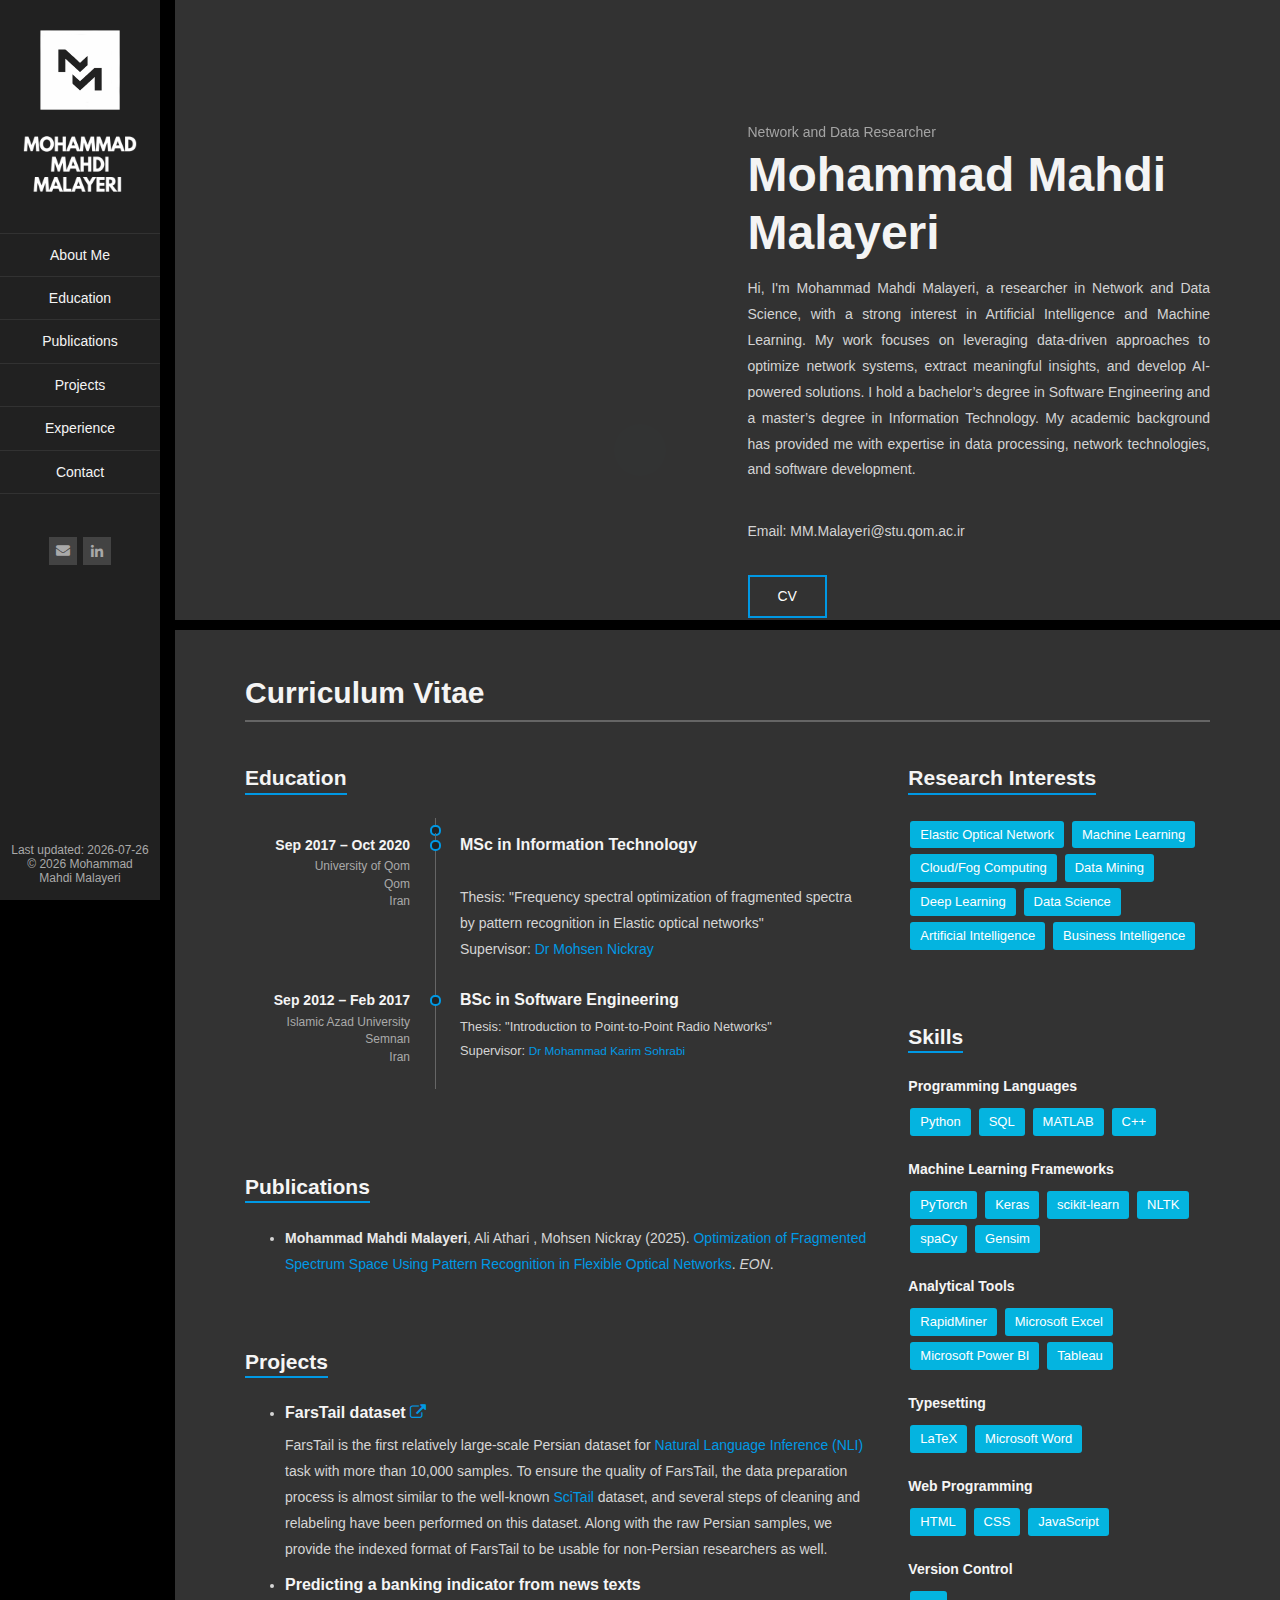
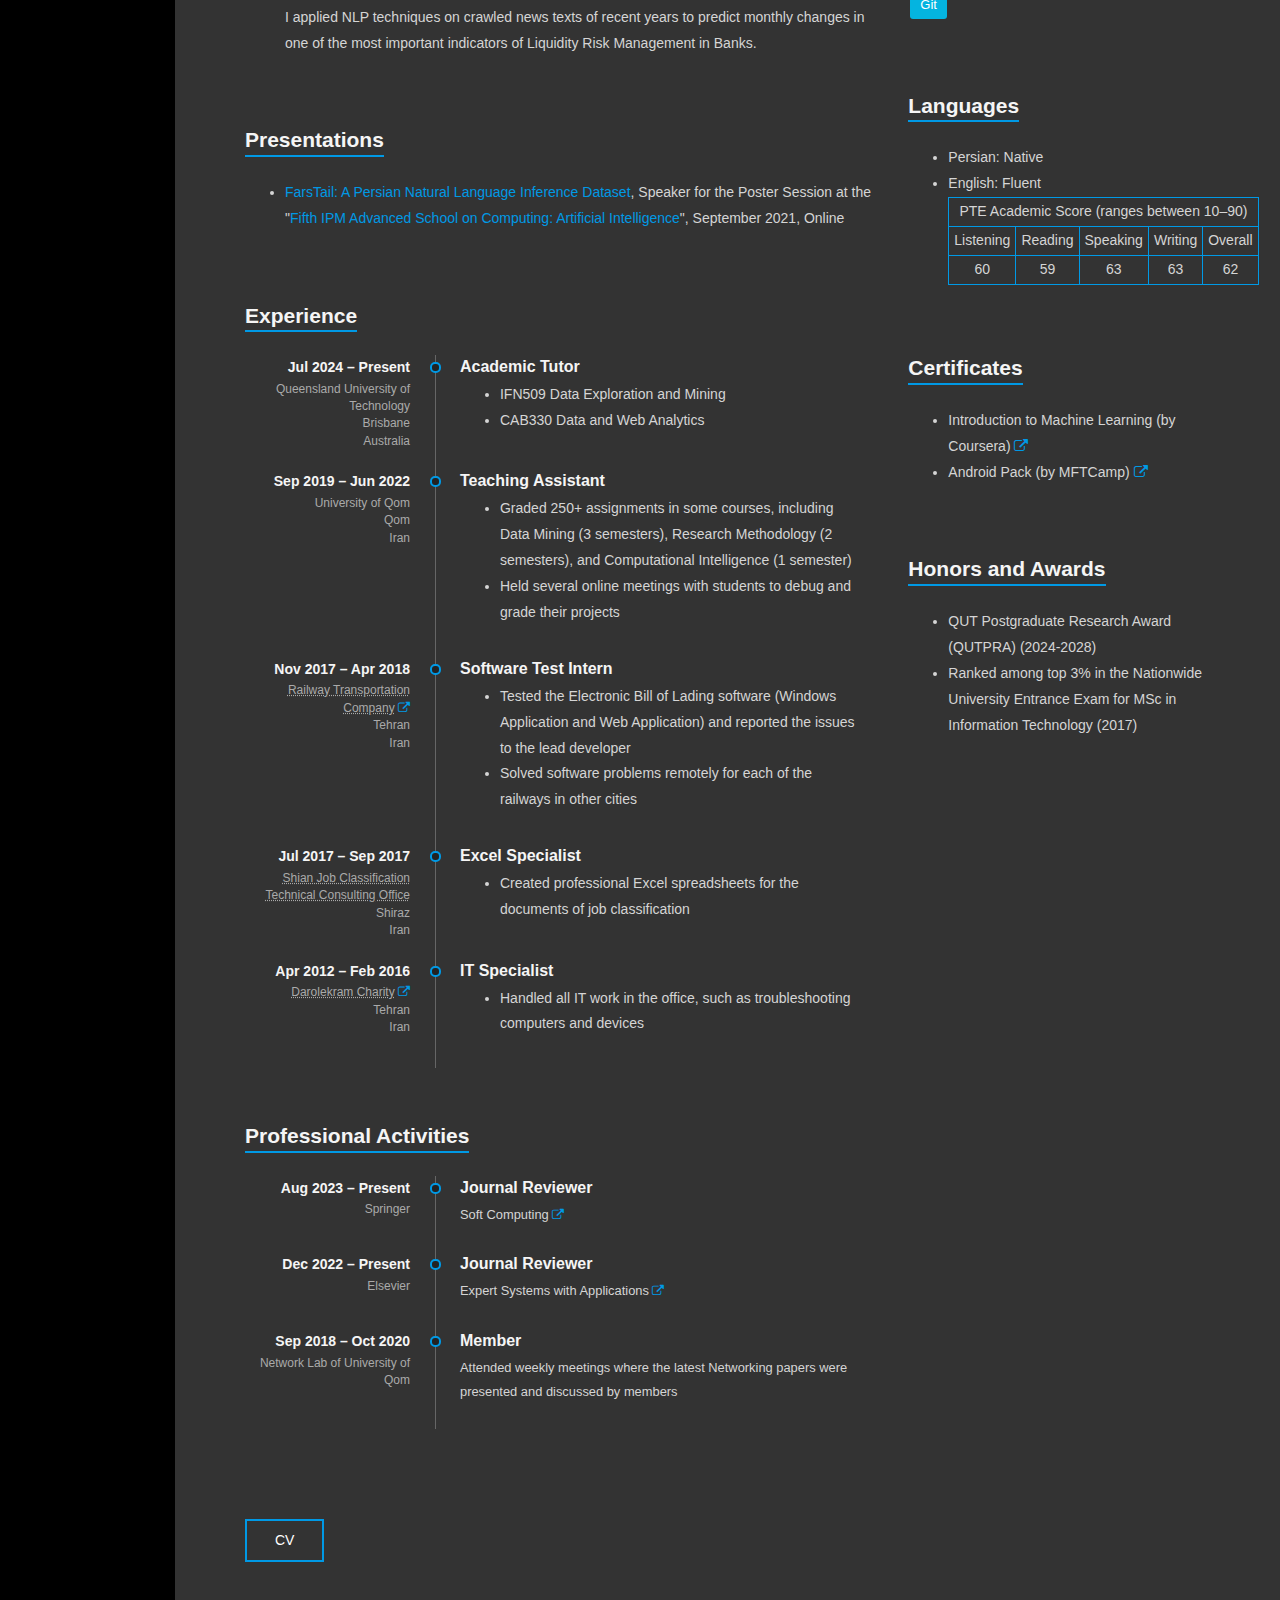
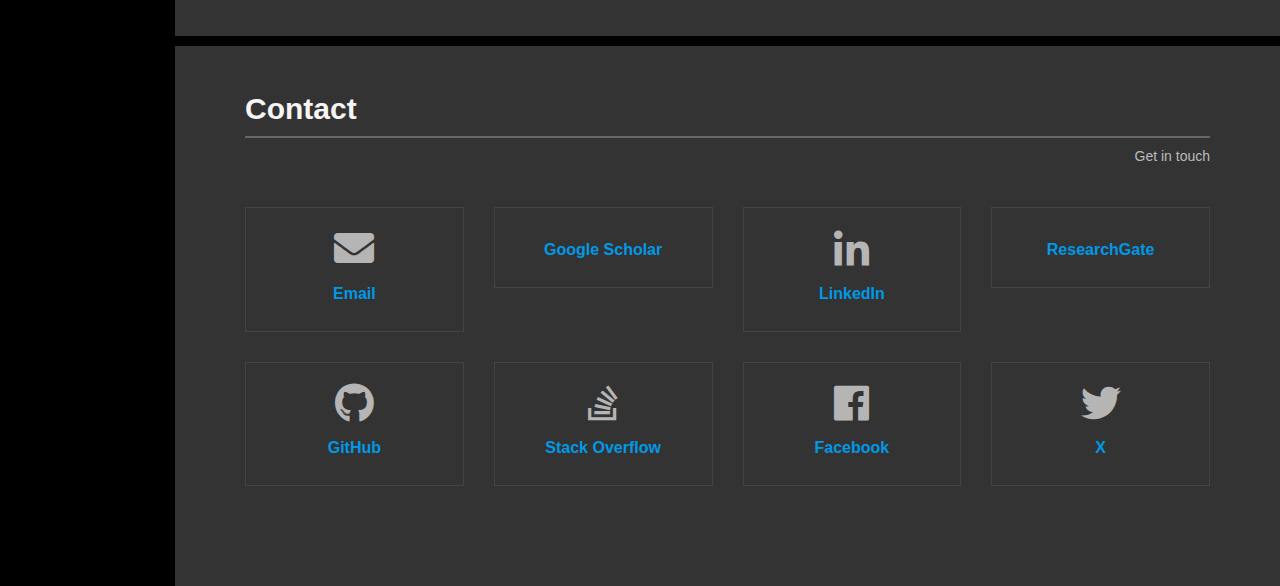
==== commit 93dbd34c: "Update index.html" ====
--- a/index.html
+++ b/index.html
@@ -325,8 +325,8 @@
 													</div>
 													<div class="timeline-item clearfix">
 														<div class="left-part">
-															<h5 class="item-period">Sep 2016 &ndash; Jun 2017</h5>
-															<span class="item-company"><abbr title="Darolekram charity is a cultural institute that provides educational, cultural, health, medical, subsistence, and financial support to talented deprived students in order to prevent them from dropout.">Darolekram Charity</abbr> <a href="https://darolekram.com/" target="_blank"><i class="fa fa-external-link"></i></a><br>Jahrom<br>Iran</span>
+															<h5 class="item-period">Apr 2012 &ndash; Feb 2016</h5>
+															<span class="item-company"><abbr title="Darolekram charity is a cultural institute that provides educational, cultural, health, medical, subsistence, and financial support to talented deprived students in order to prevent them from dropout.">Darolekram Charity</abbr> <a href="https://darolekram.com/" target="_blank"><i class="fa fa-external-link"></i></a><br>Tehran<br>Iran</span>
 														</div>
 														<div class="divider"></div>
 														<div class="right-part">
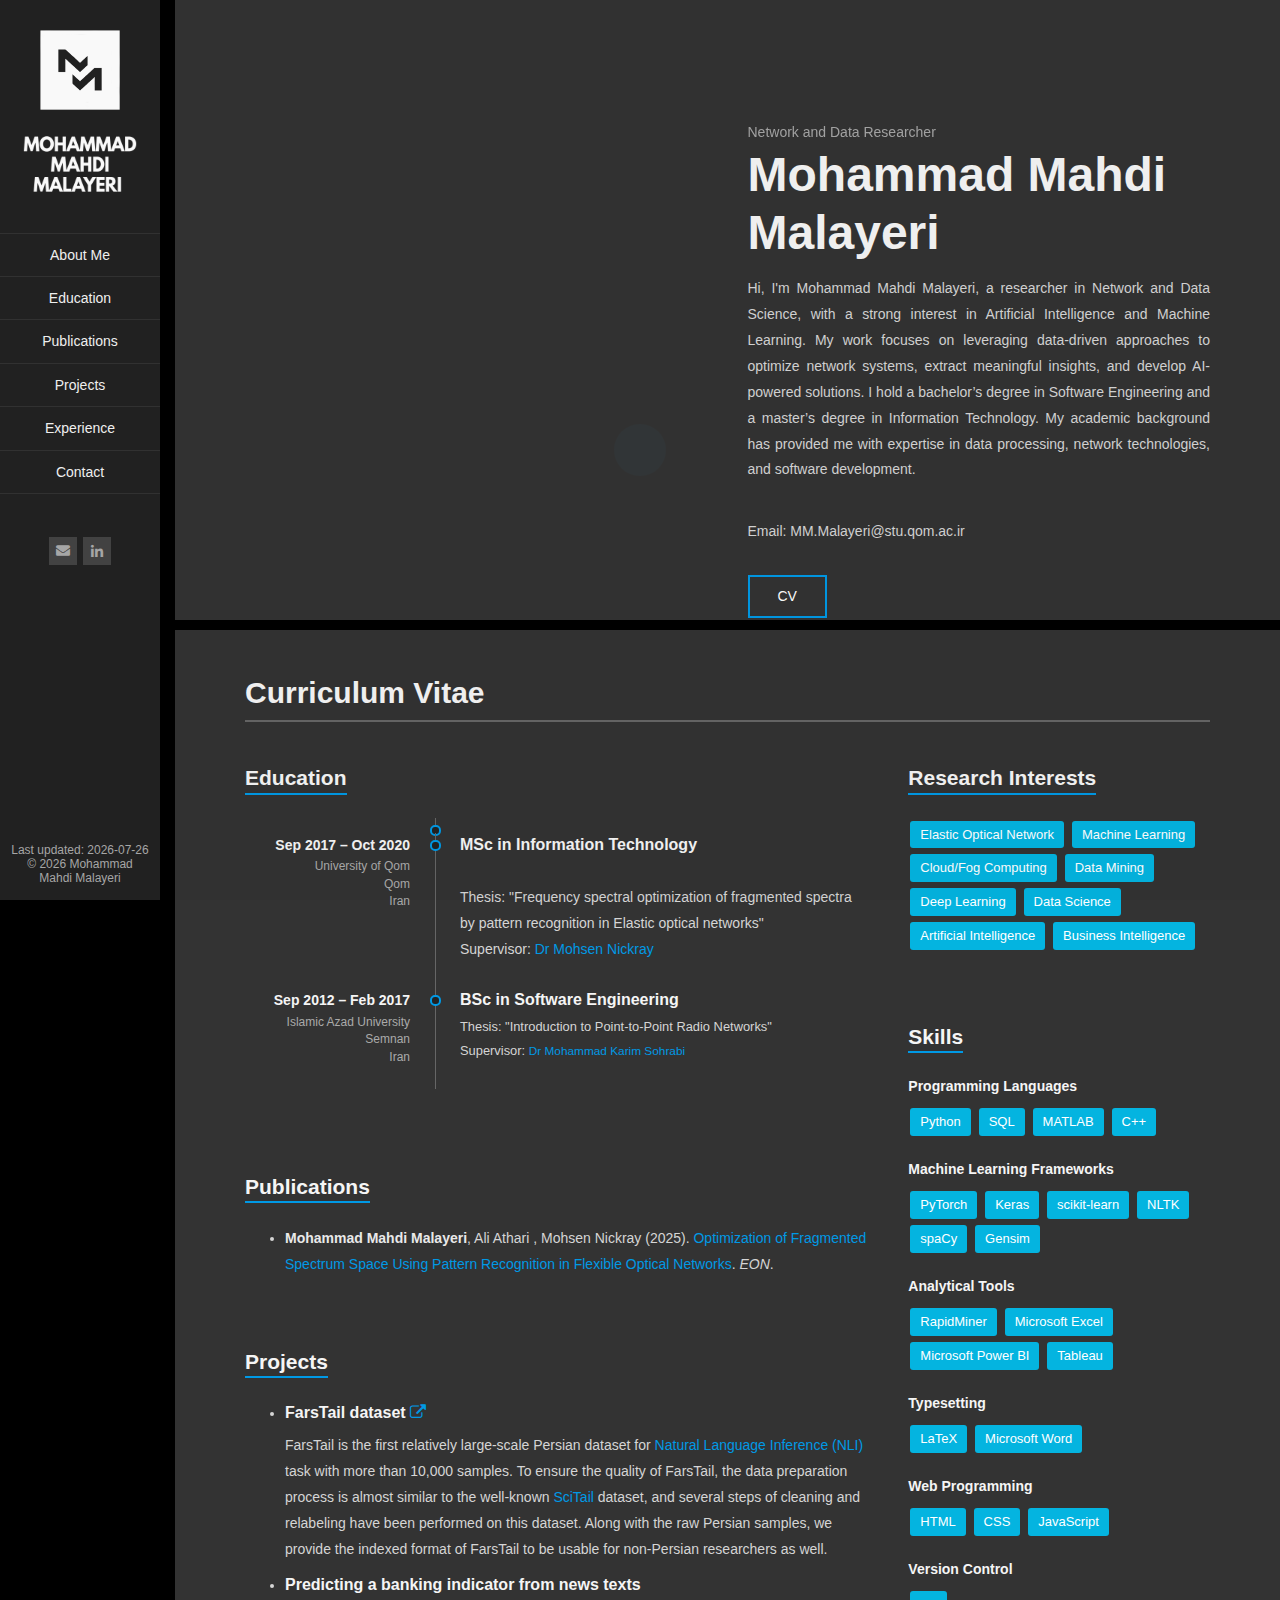
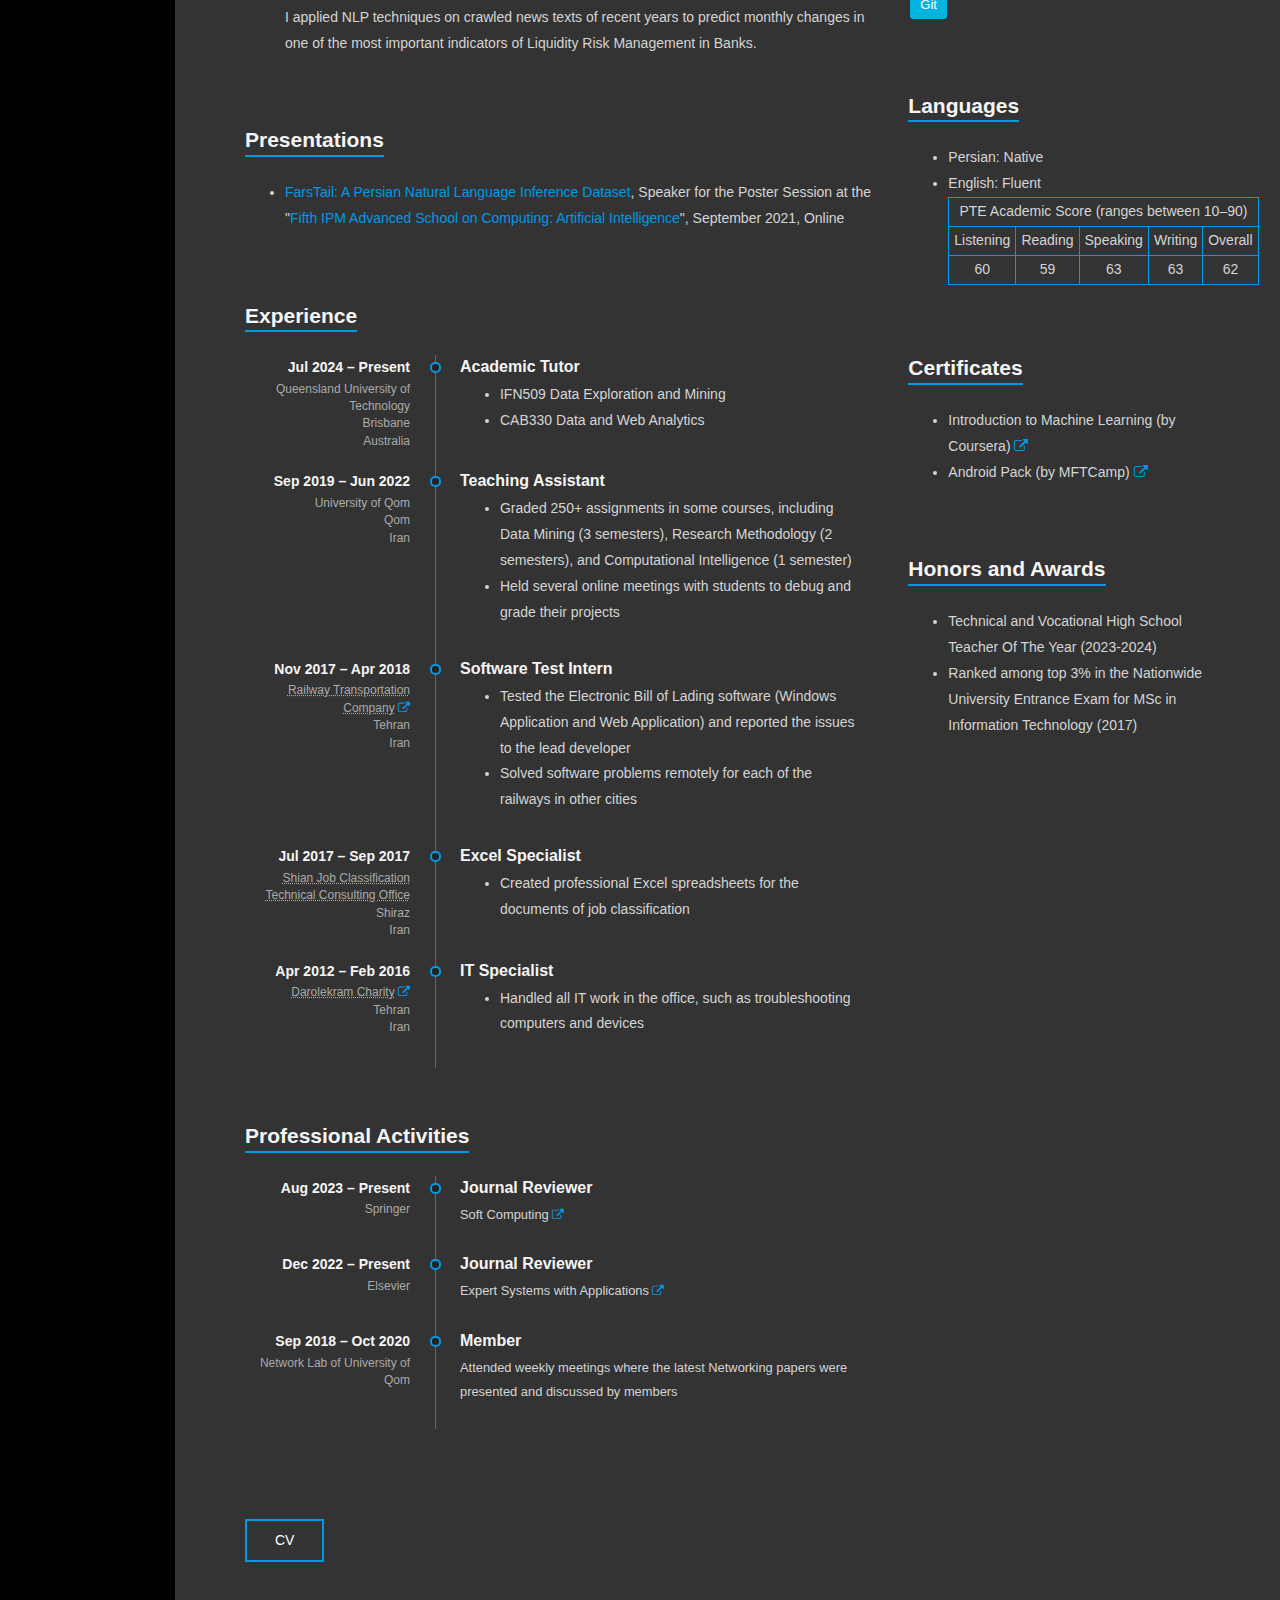
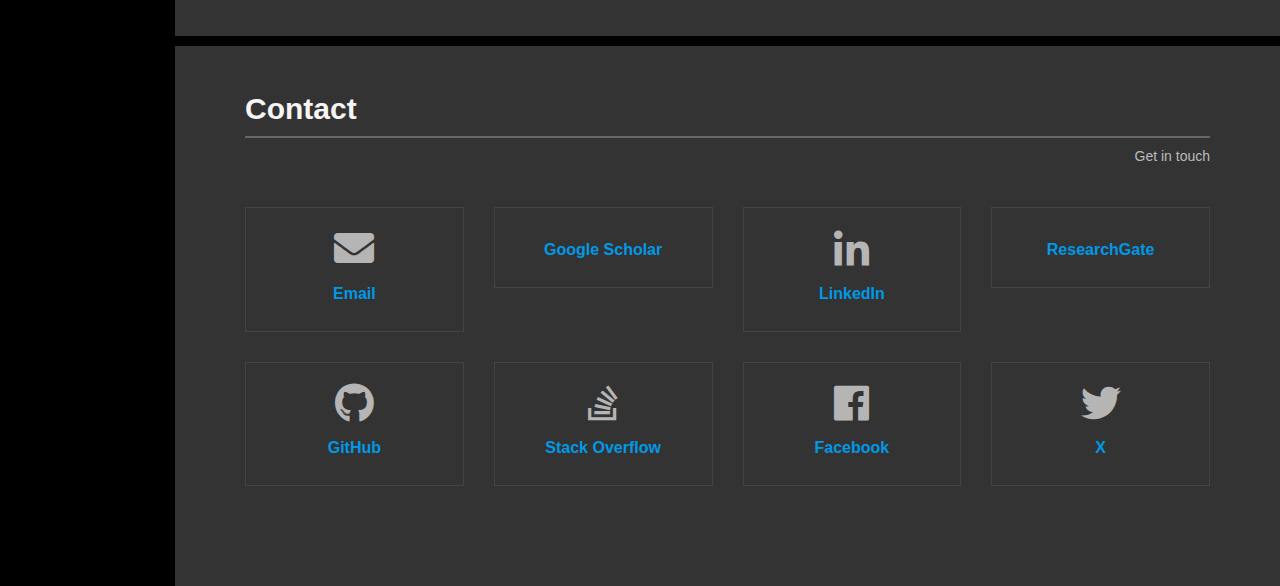
==== commit ade97e5f: "Update index.html" ====
--- a/index.html
+++ b/index.html
@@ -597,7 +597,7 @@
 													<!-- Honor 1 -->
 													<ul>
 <!-- 														<li>M.Sc. tuition fee waiver (2017)</li> -->
-														<li>QUT Postgraduate Research Award (QUTPRA) (2024-2028)</li>
+														<li>Technical and Vocational High School Teacher Of The Year (2023-2024)</li>
 														<li>Ranked among top 3% in the Nationwide University Entrance Exam for MSc in Information Technology (2017)</li>
 <!-- 														<li>B.Sc. tuition fee waiver (2012)</li> -->
 
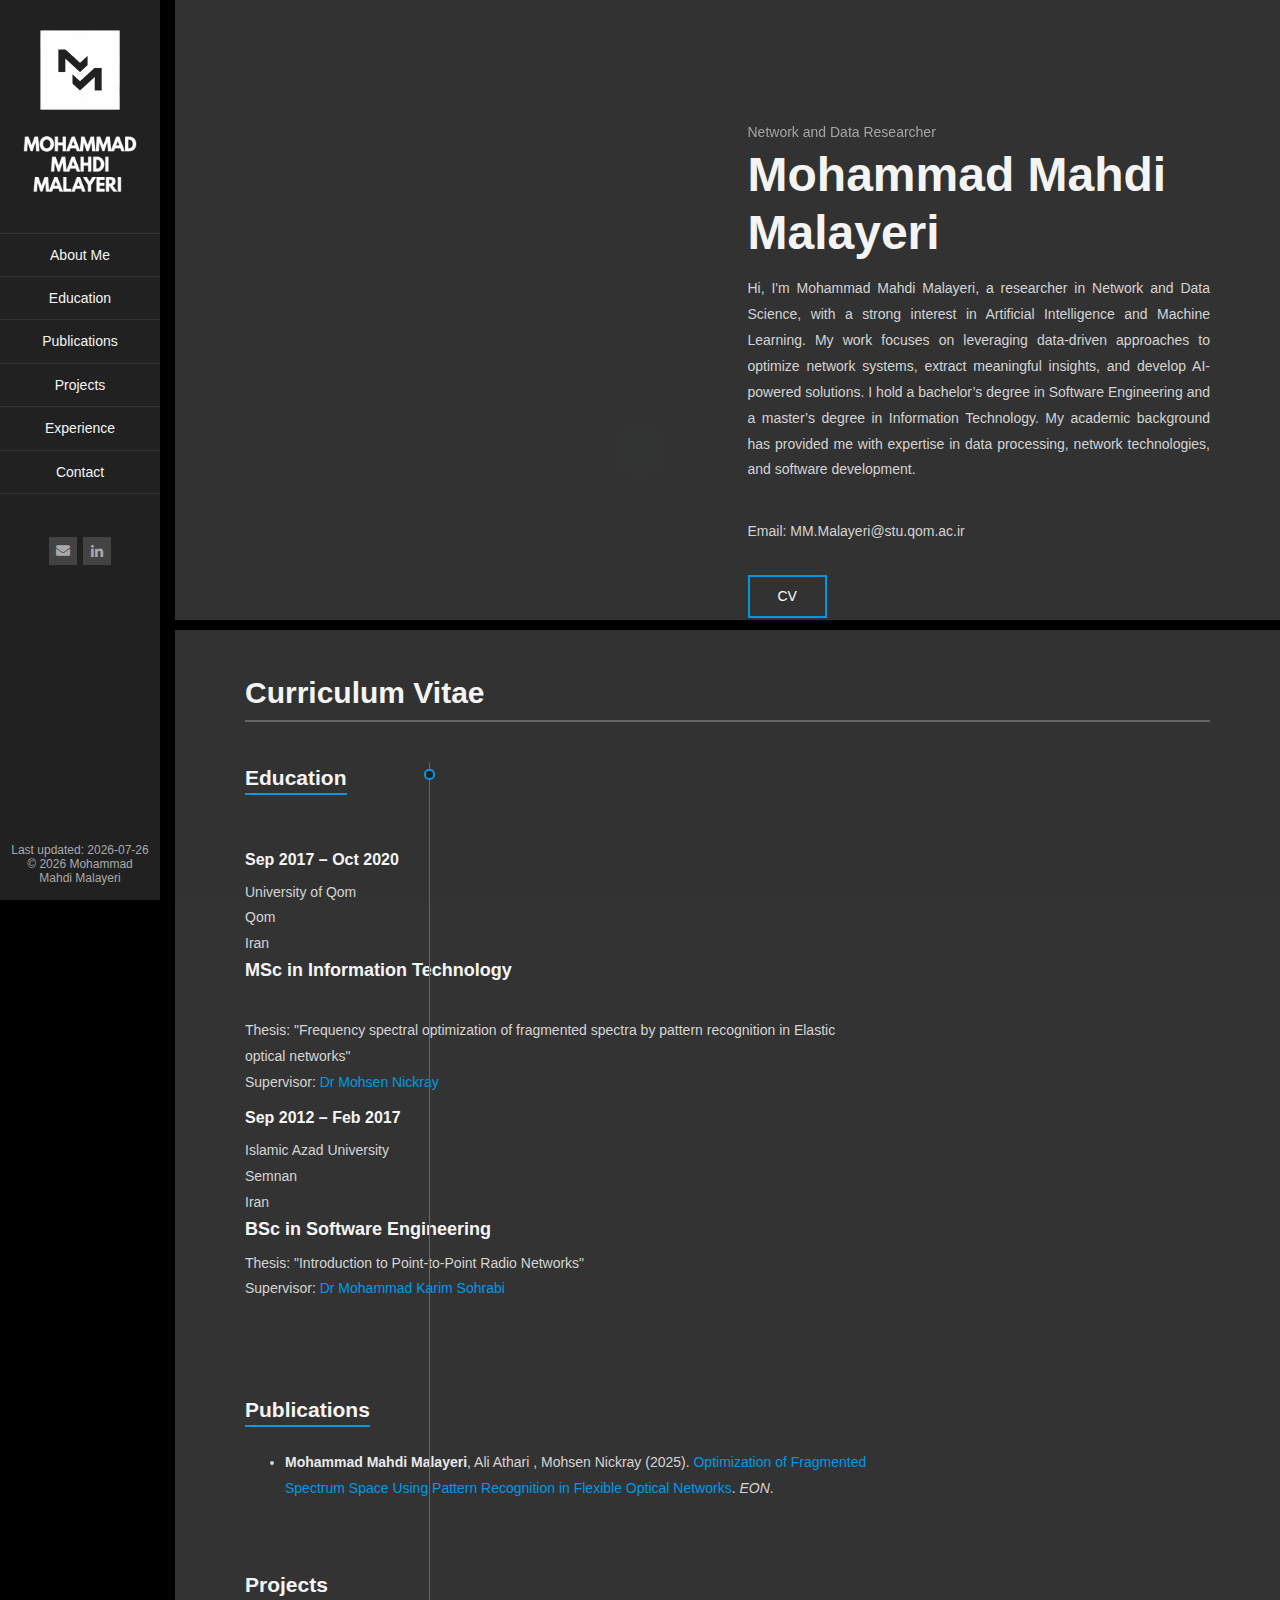
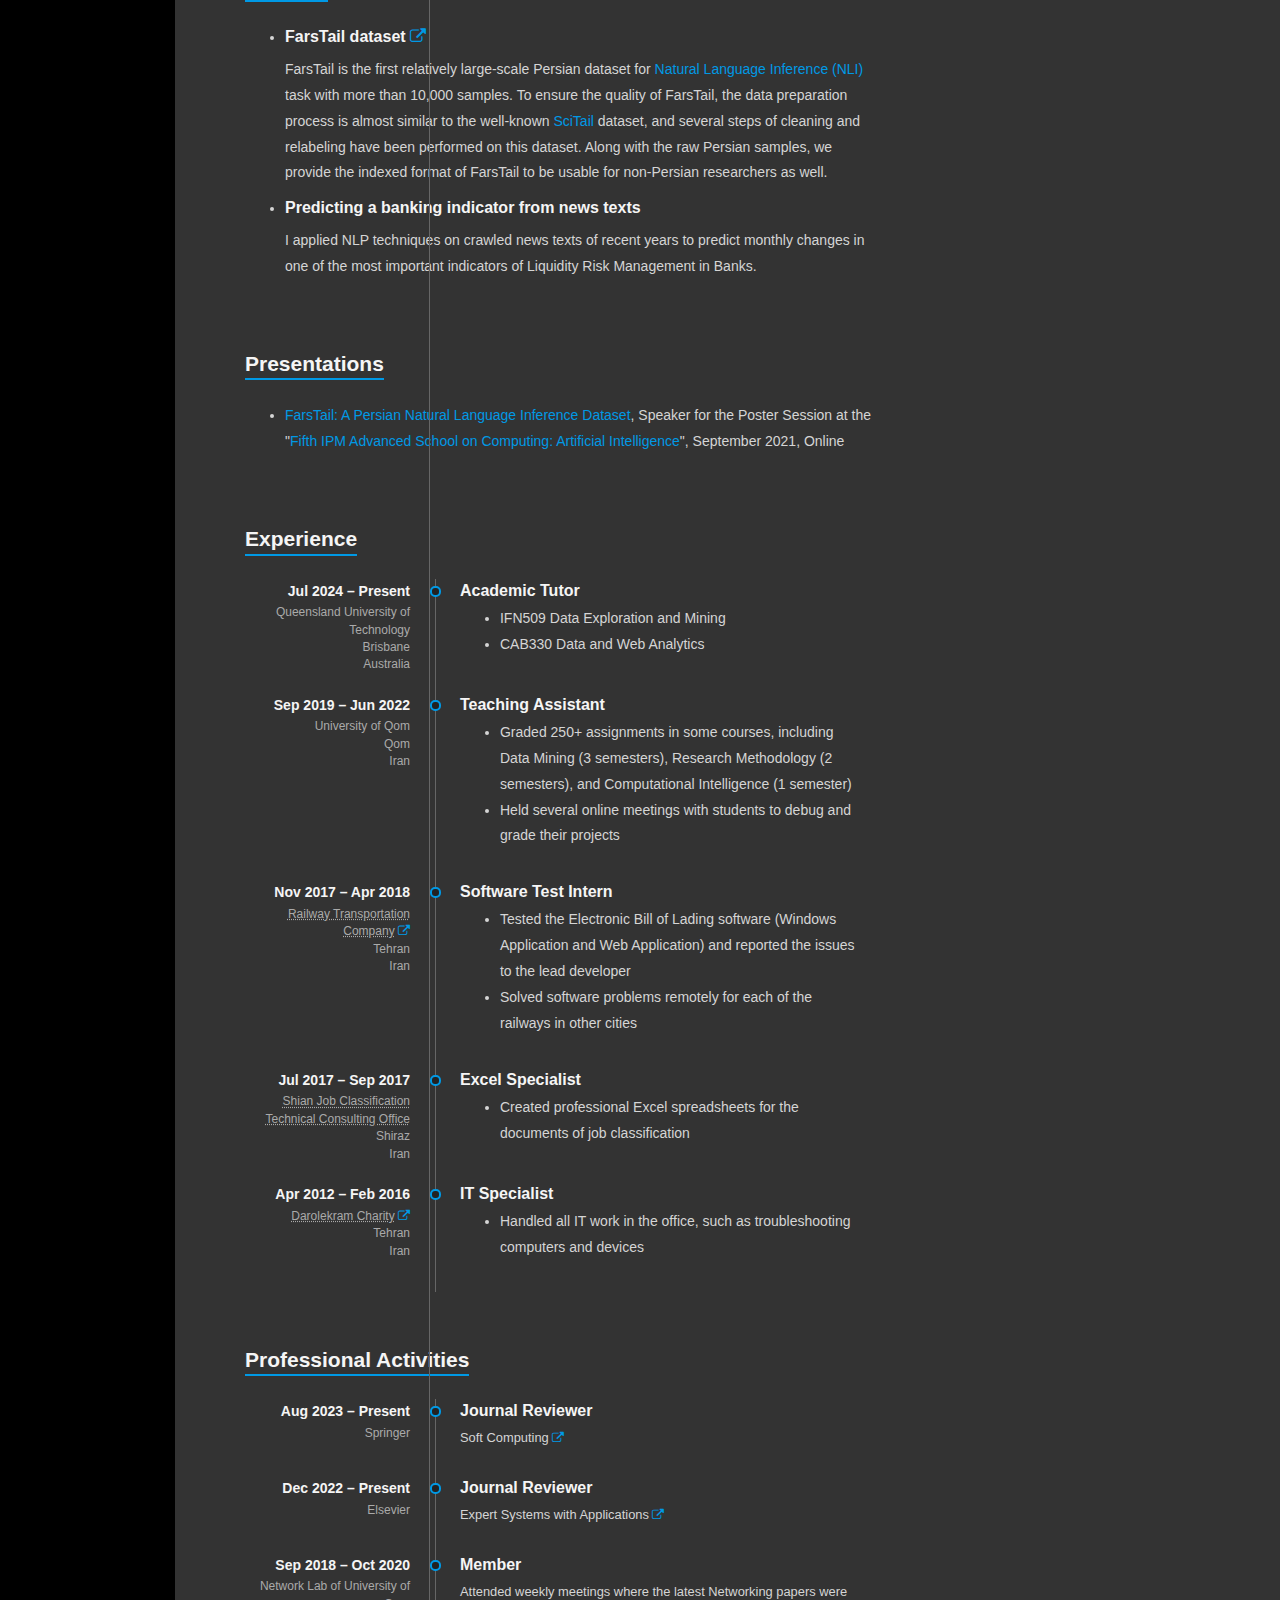
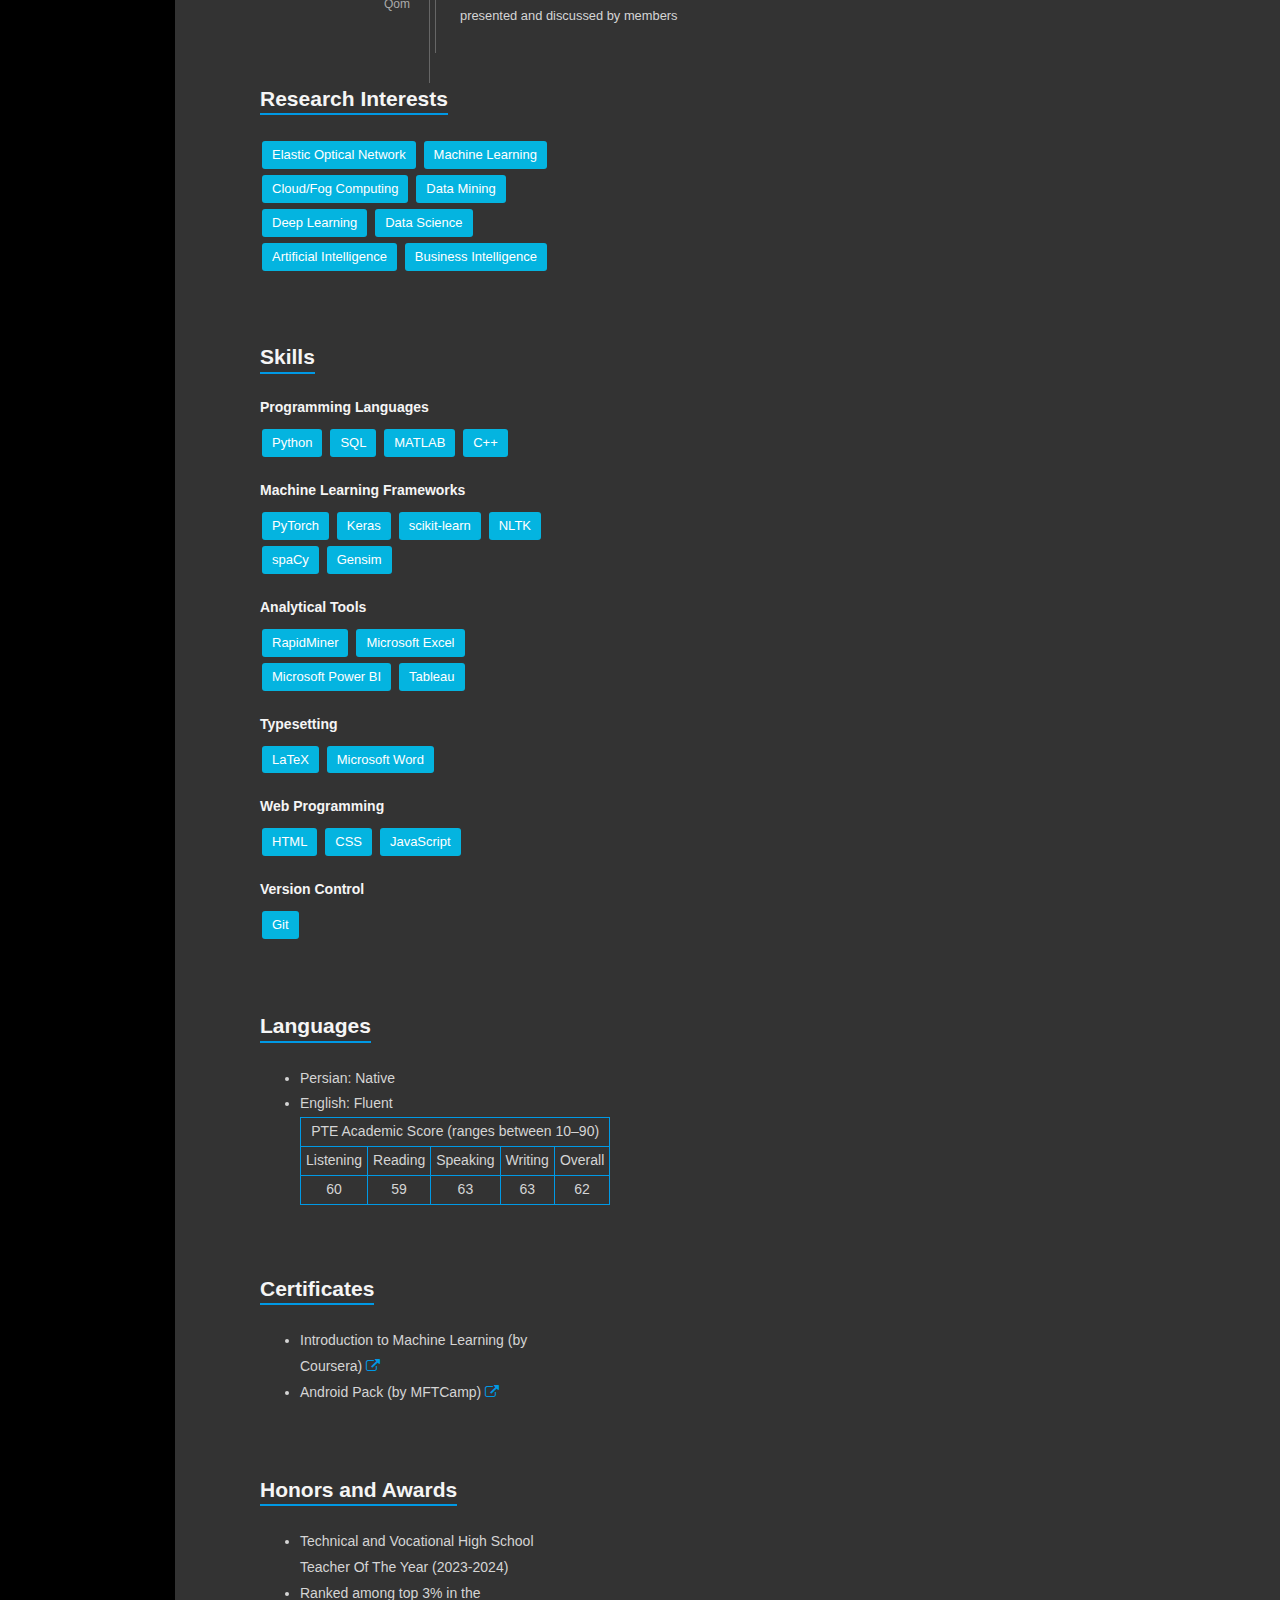
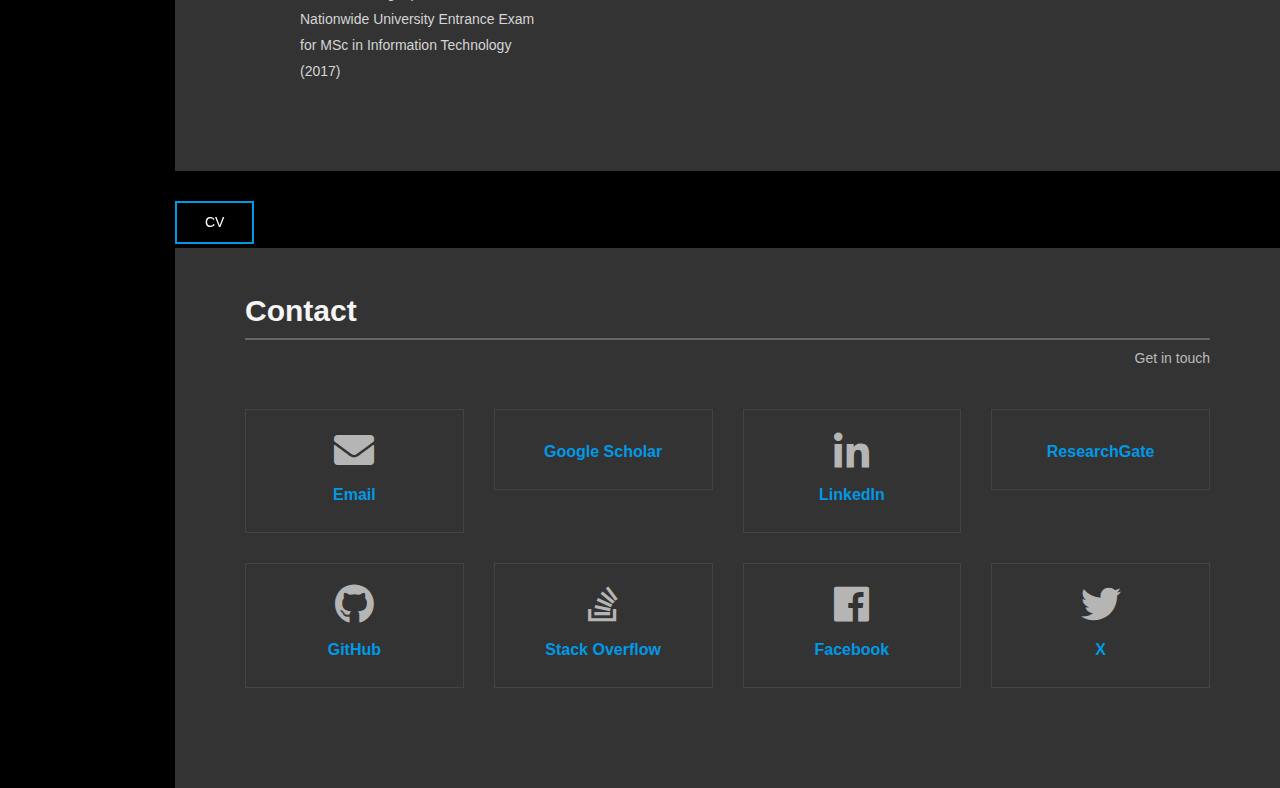
==== commit aeb188d3: "Update index.html" ====
--- a/index.html
+++ b/index.html
@@ -199,7 +199,7 @@
 													<h3>Education</h3>
 												</div>
 												<div class="timeline timeline-second-style bs-30 clearfix"> 
-													<div class="timeline-item clearfix">
+												<!--	<div class="timeline-item clearfix">    -->
 														<div class="left-part">
 														<!--	<h5 class="item-period">Mar 2024 &ndash; Present</h5>
 															<span class="item-company">Queensland University of Technology<br>Brisbane<br>Australia</span>  -->
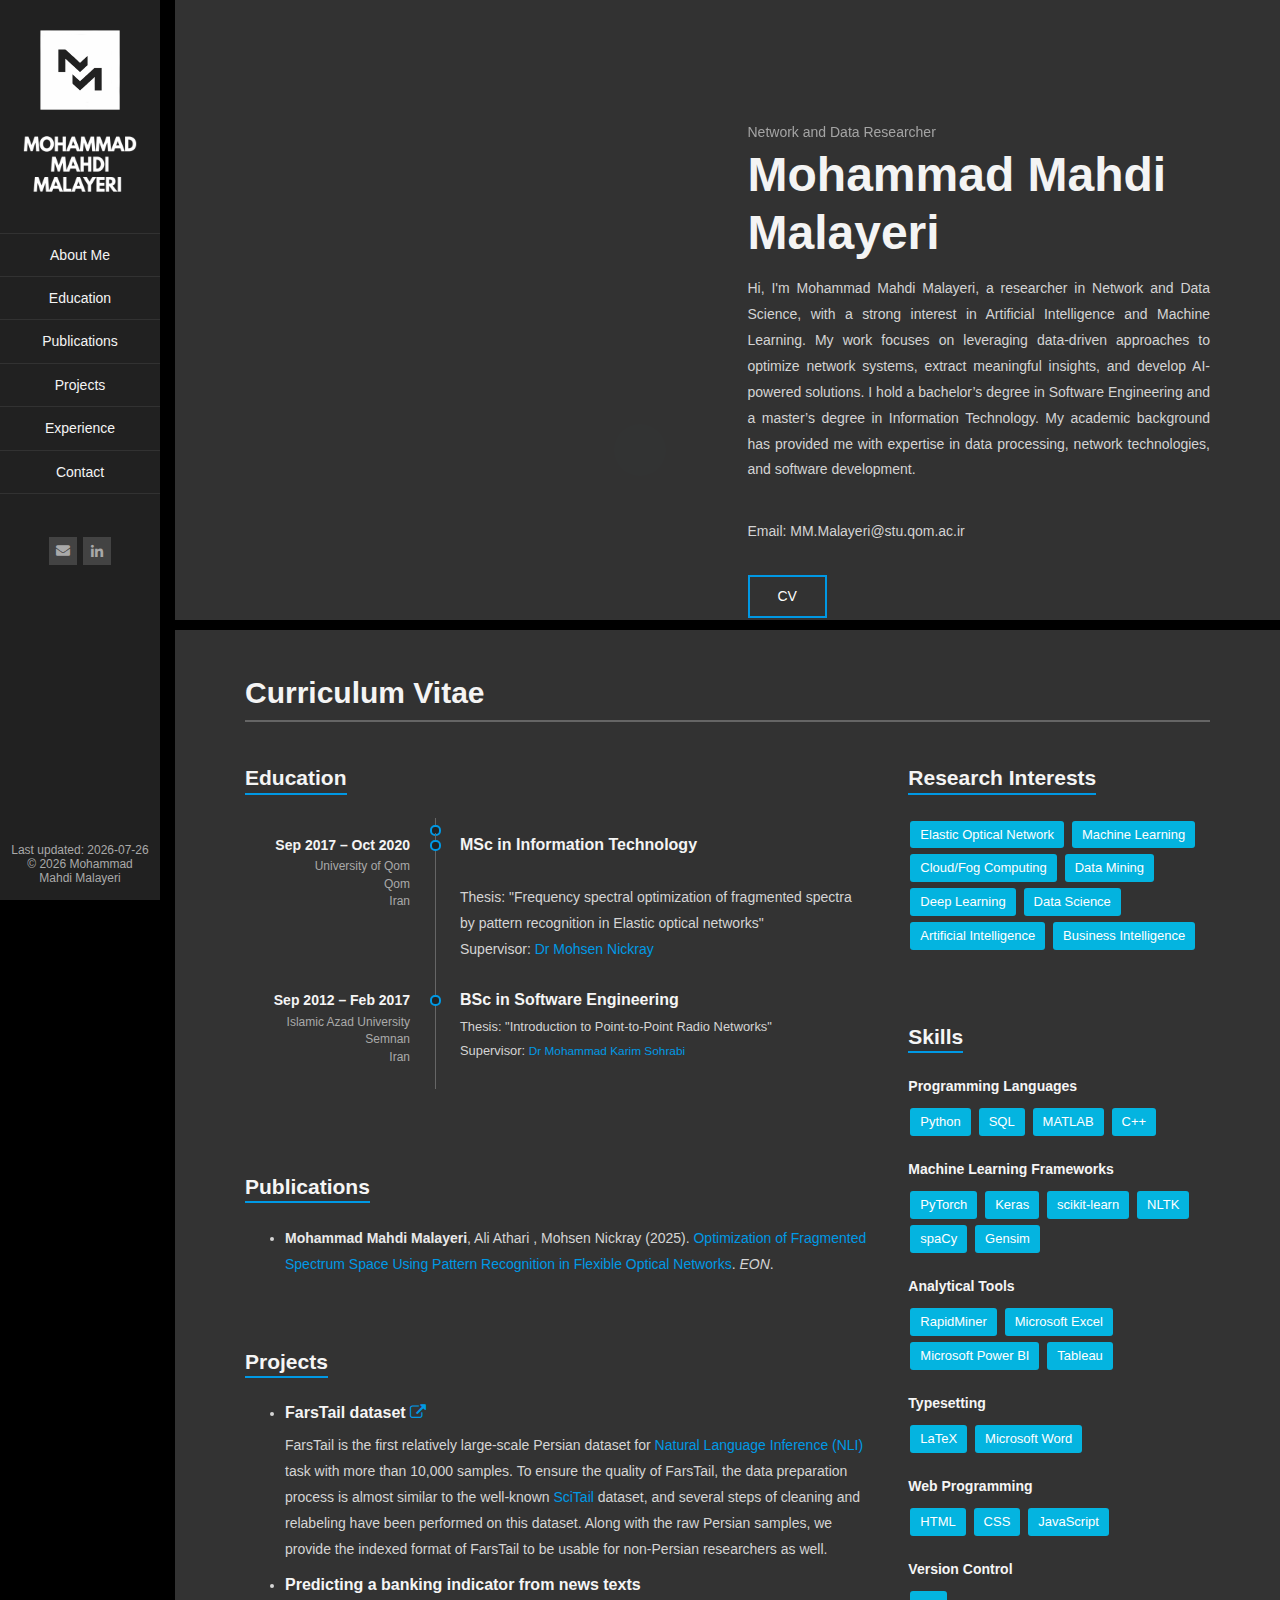
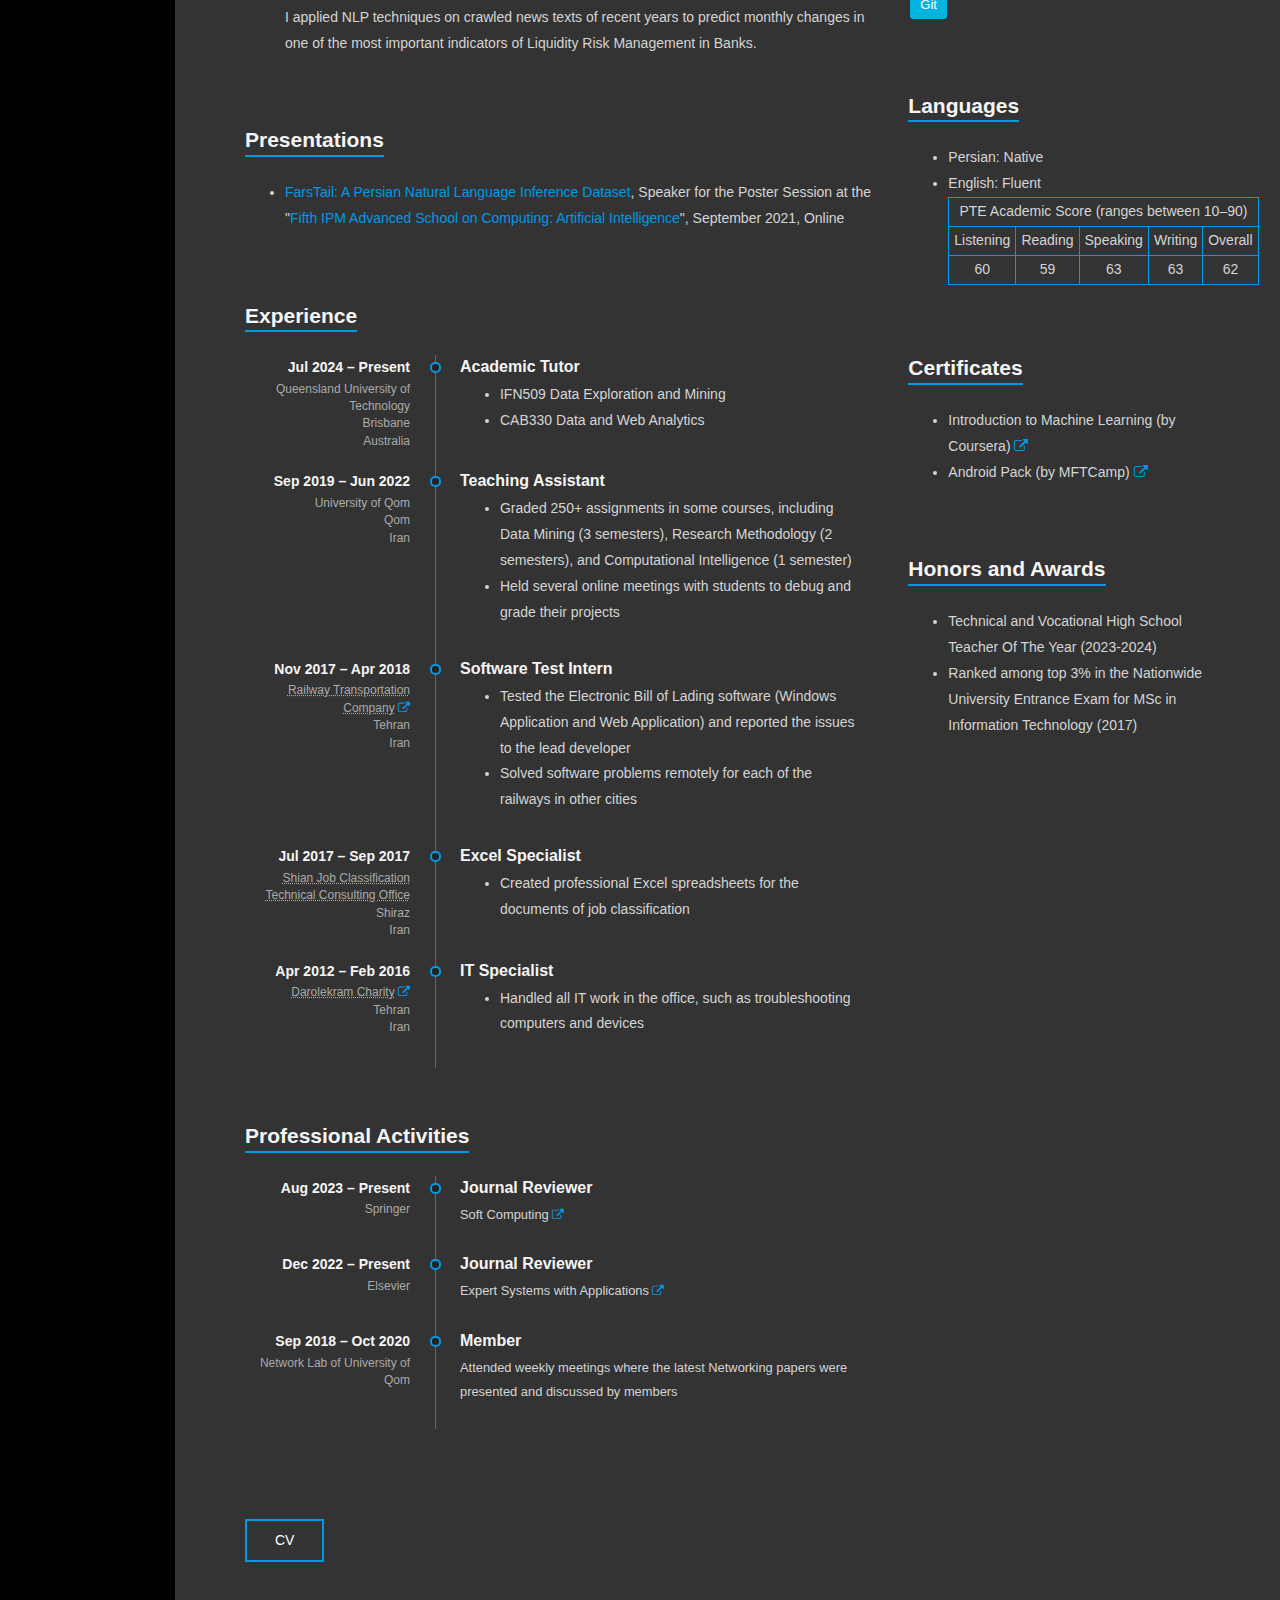
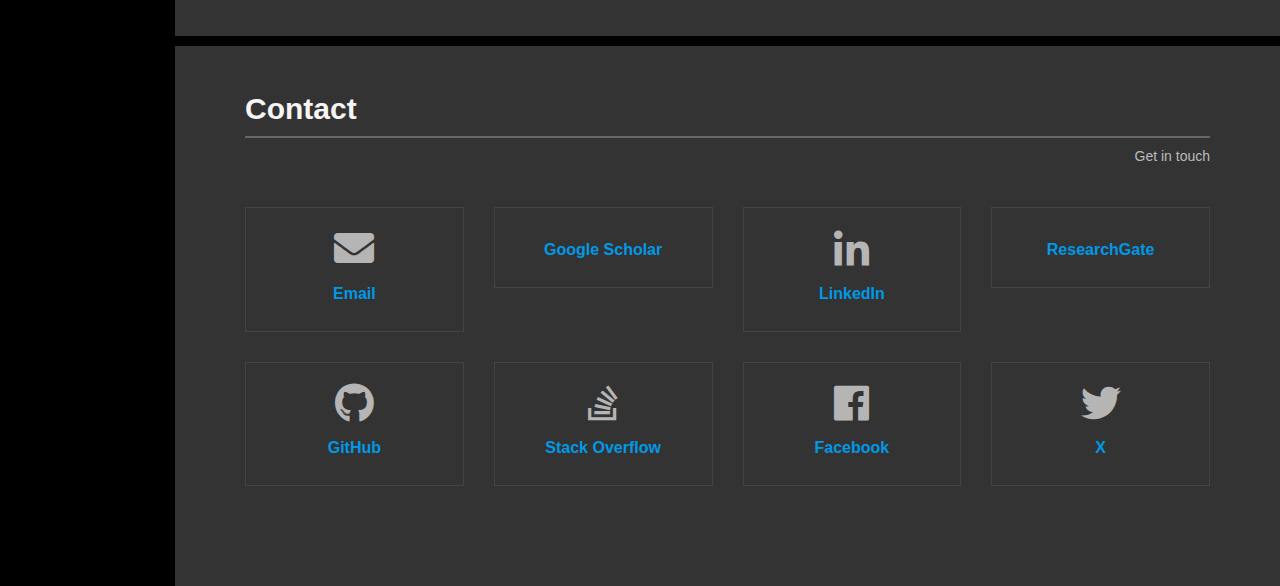
==== commit 245c6f17: "Update index.html" ====
--- a/index.html
+++ b/index.html
@@ -199,7 +199,7 @@
 													<h3>Education</h3>
 												</div>
 												<div class="timeline timeline-second-style bs-30 clearfix"> 
-												<!--	<div class="timeline-item clearfix">    -->
+													<div class="timeline-item clearfix">    
 														<div class="left-part">
 														<!--	<h5 class="item-period">Mar 2024 &ndash; Present</h5>
 															<span class="item-company">Queensland University of Technology<br>Brisbane<br>Australia</span>  -->
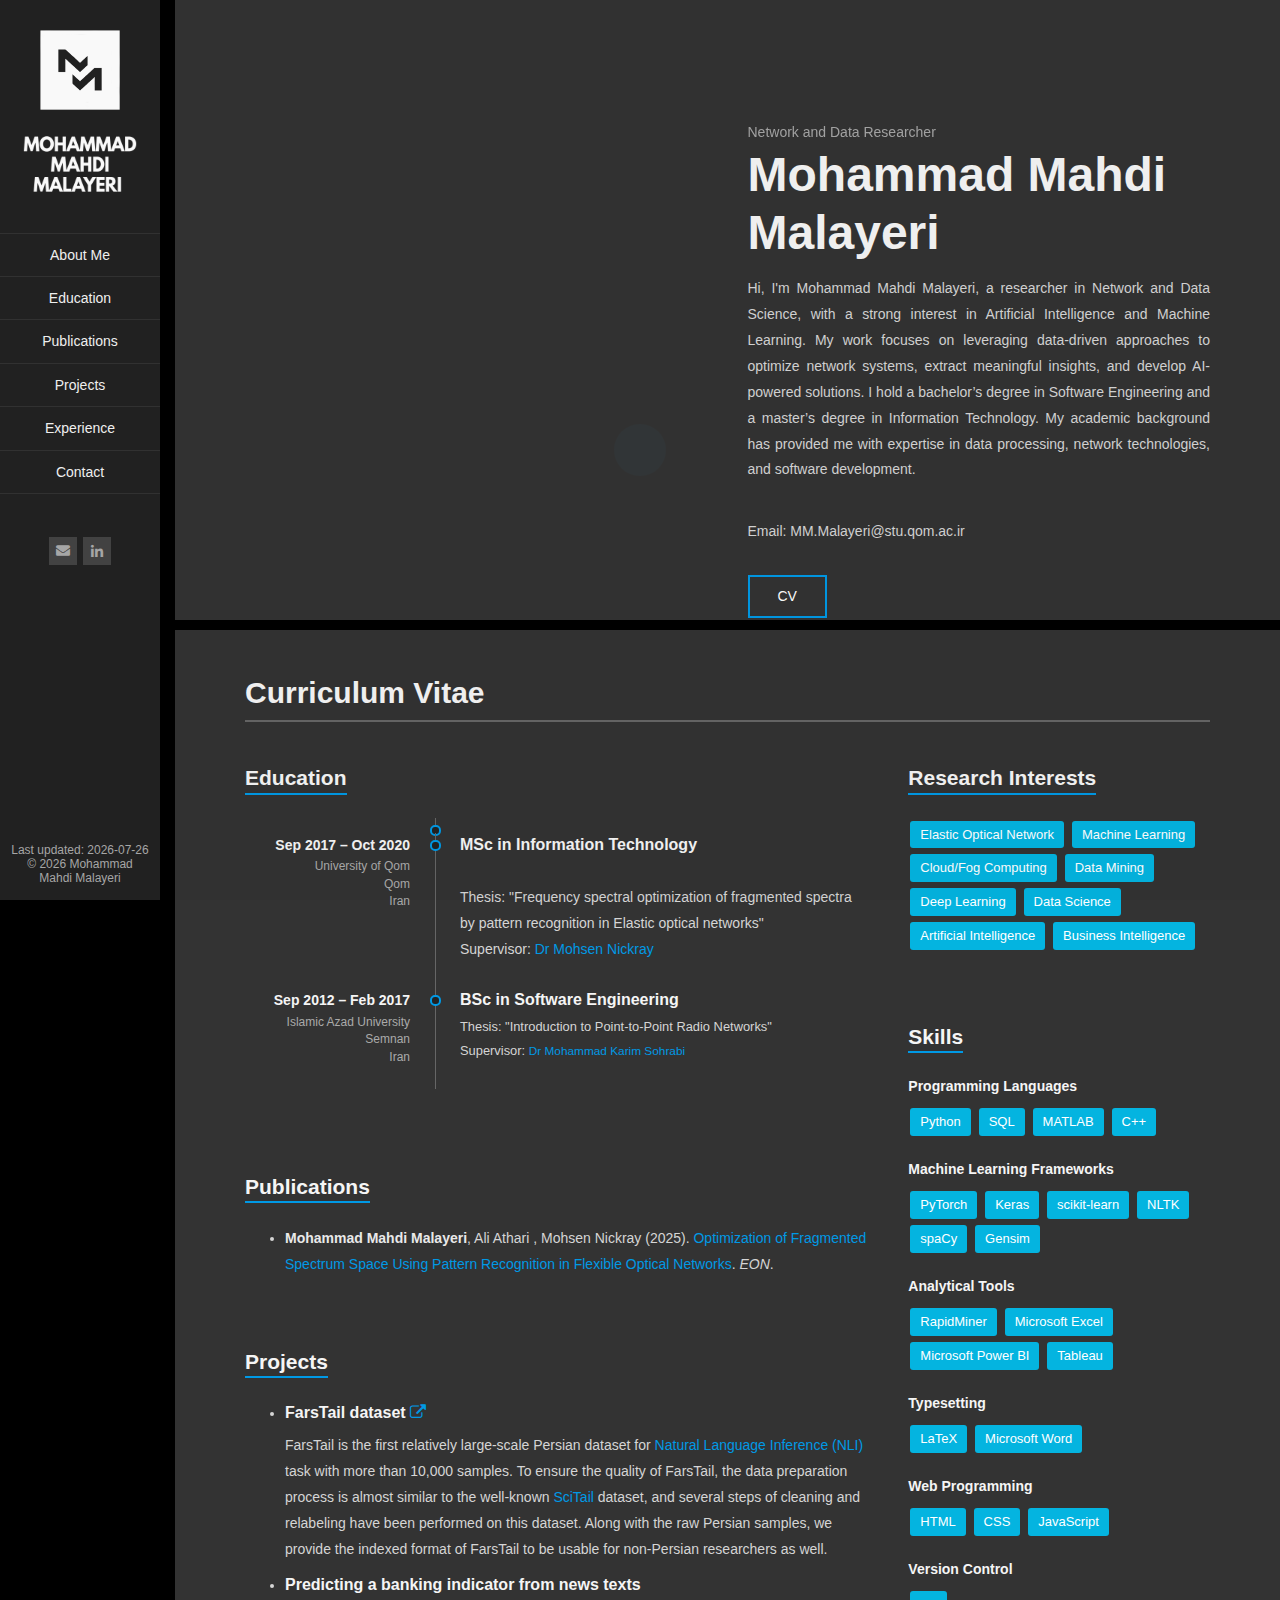
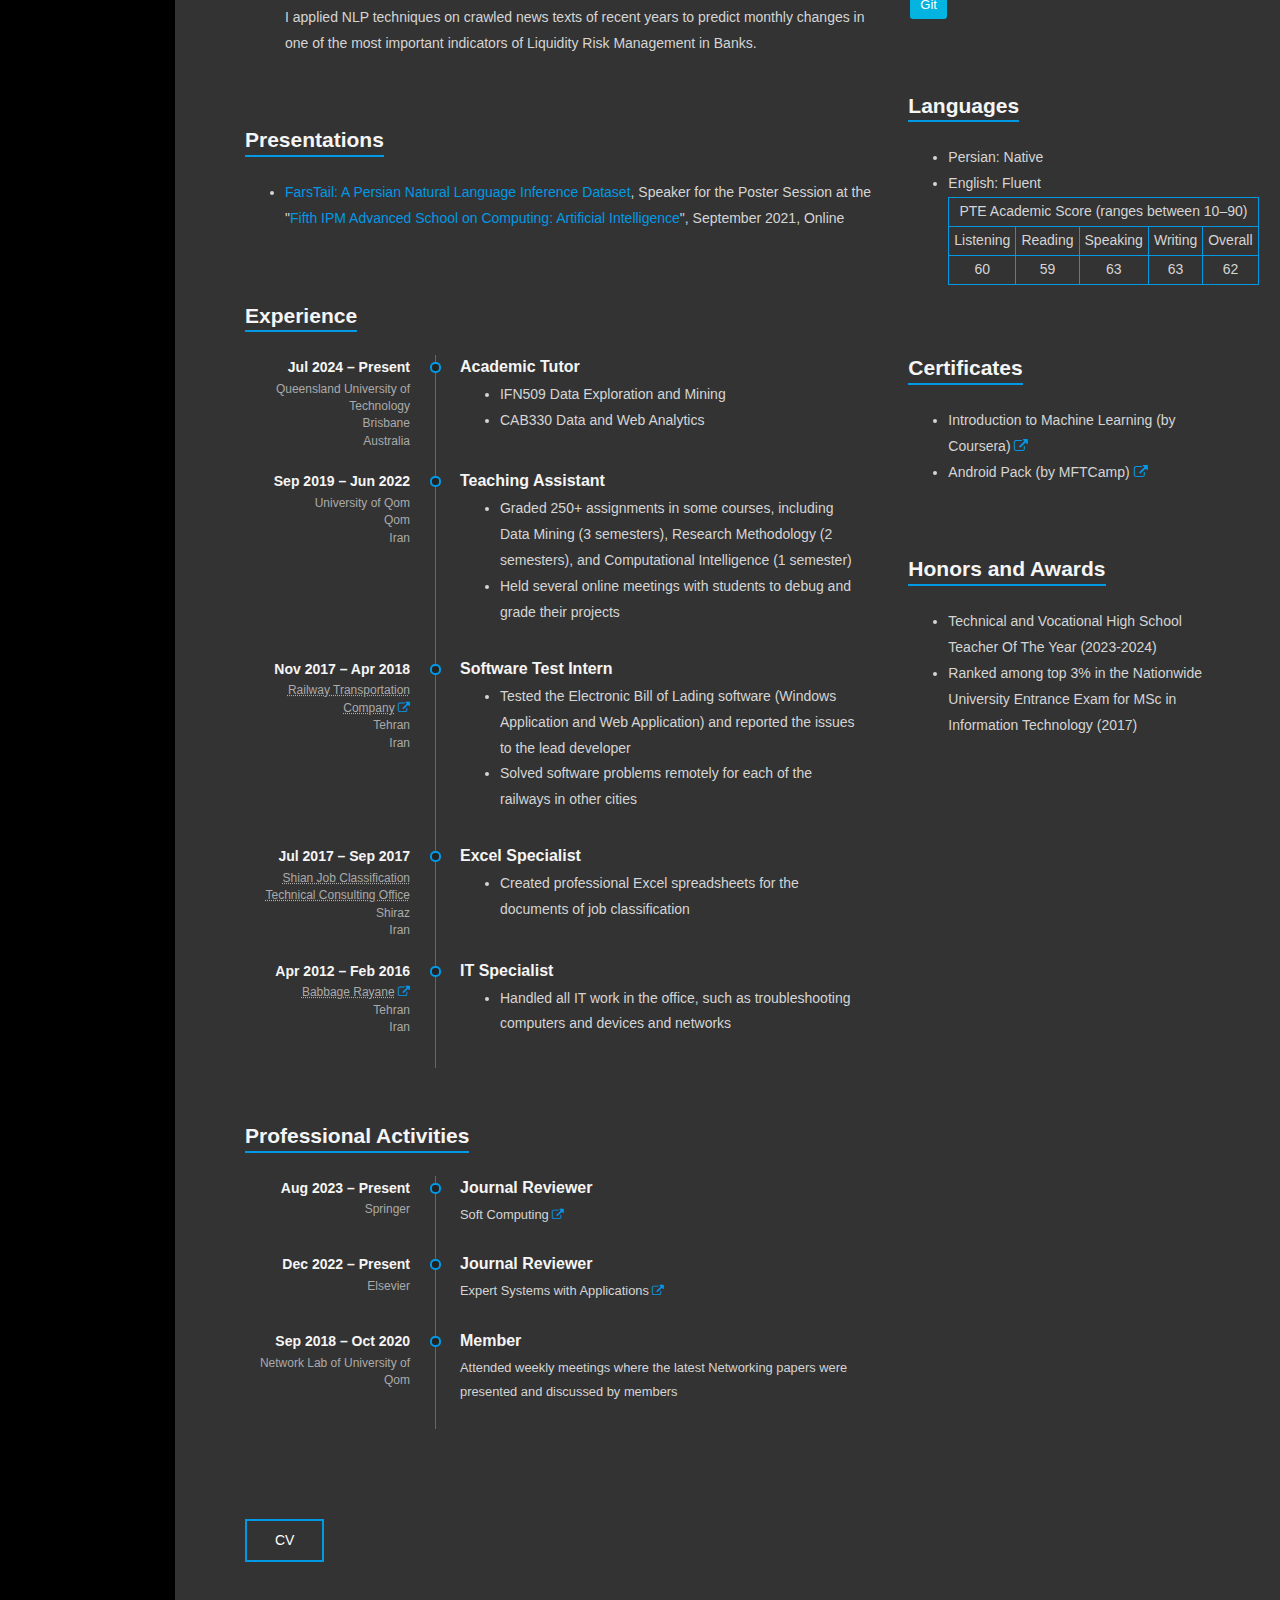
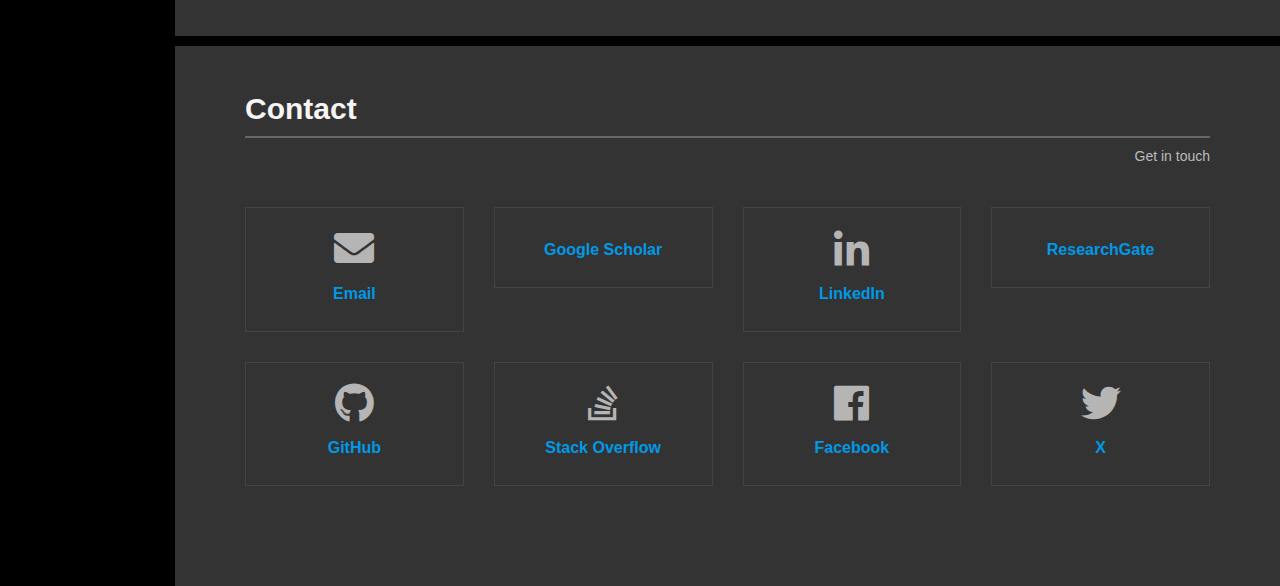
==== commit e03ee95e: "Update index.html" ====
--- a/index.html
+++ b/index.html
@@ -326,13 +326,13 @@
 													<div class="timeline-item clearfix">
 														<div class="left-part">
 															<h5 class="item-period">Apr 2012 &ndash; Feb 2016</h5>
-															<span class="item-company"><abbr title="Darolekram charity is a cultural institute that provides educational, cultural, health, medical, subsistence, and financial support to talented deprived students in order to prevent them from dropout.">Darolekram Charity</abbr> <a href="https://darolekram.com/" target="_blank"><i class="fa fa-external-link"></i></a><br>Tehran<br>Iran</span>
+															<span class="item-company"><abbr title="Babbage Rayane is a IT consultant company based in Varamin ">Babbage Rayane</abbr> <a href="https://wa.me/989122912499/" target="_blank"><i class="fa fa-external-link"></i></a><br>Tehran<br>Iran</span>
 														</div>
 														<div class="divider"></div>
 														<div class="right-part">
 															<h4 class="item-title">IT Specialist</h4>
 															<ul>
-																<li>Handled all IT work in the office, such as troubleshooting computers and devices</li>
+																<li>Handled all IT work in the office, such as troubleshooting computers and devices and networks </li>
 															</ul>
 														</div>
 													</div>
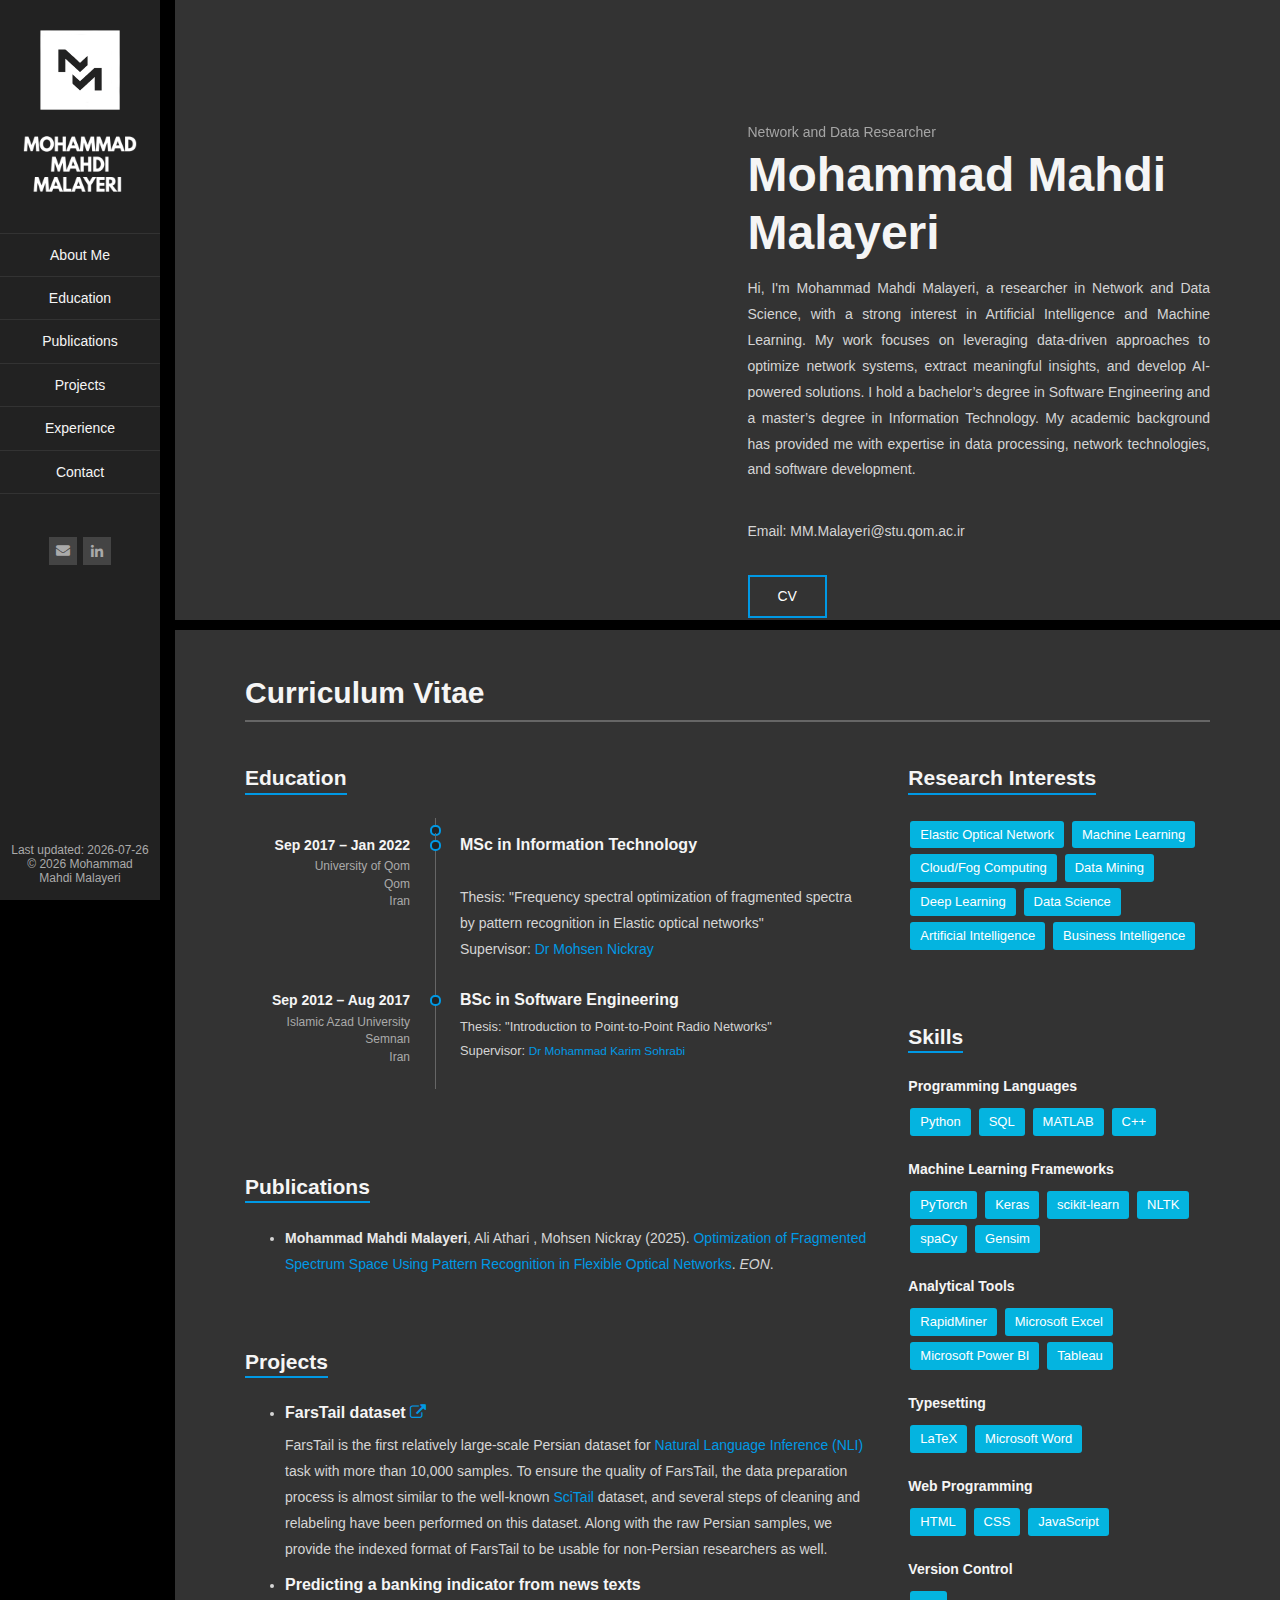
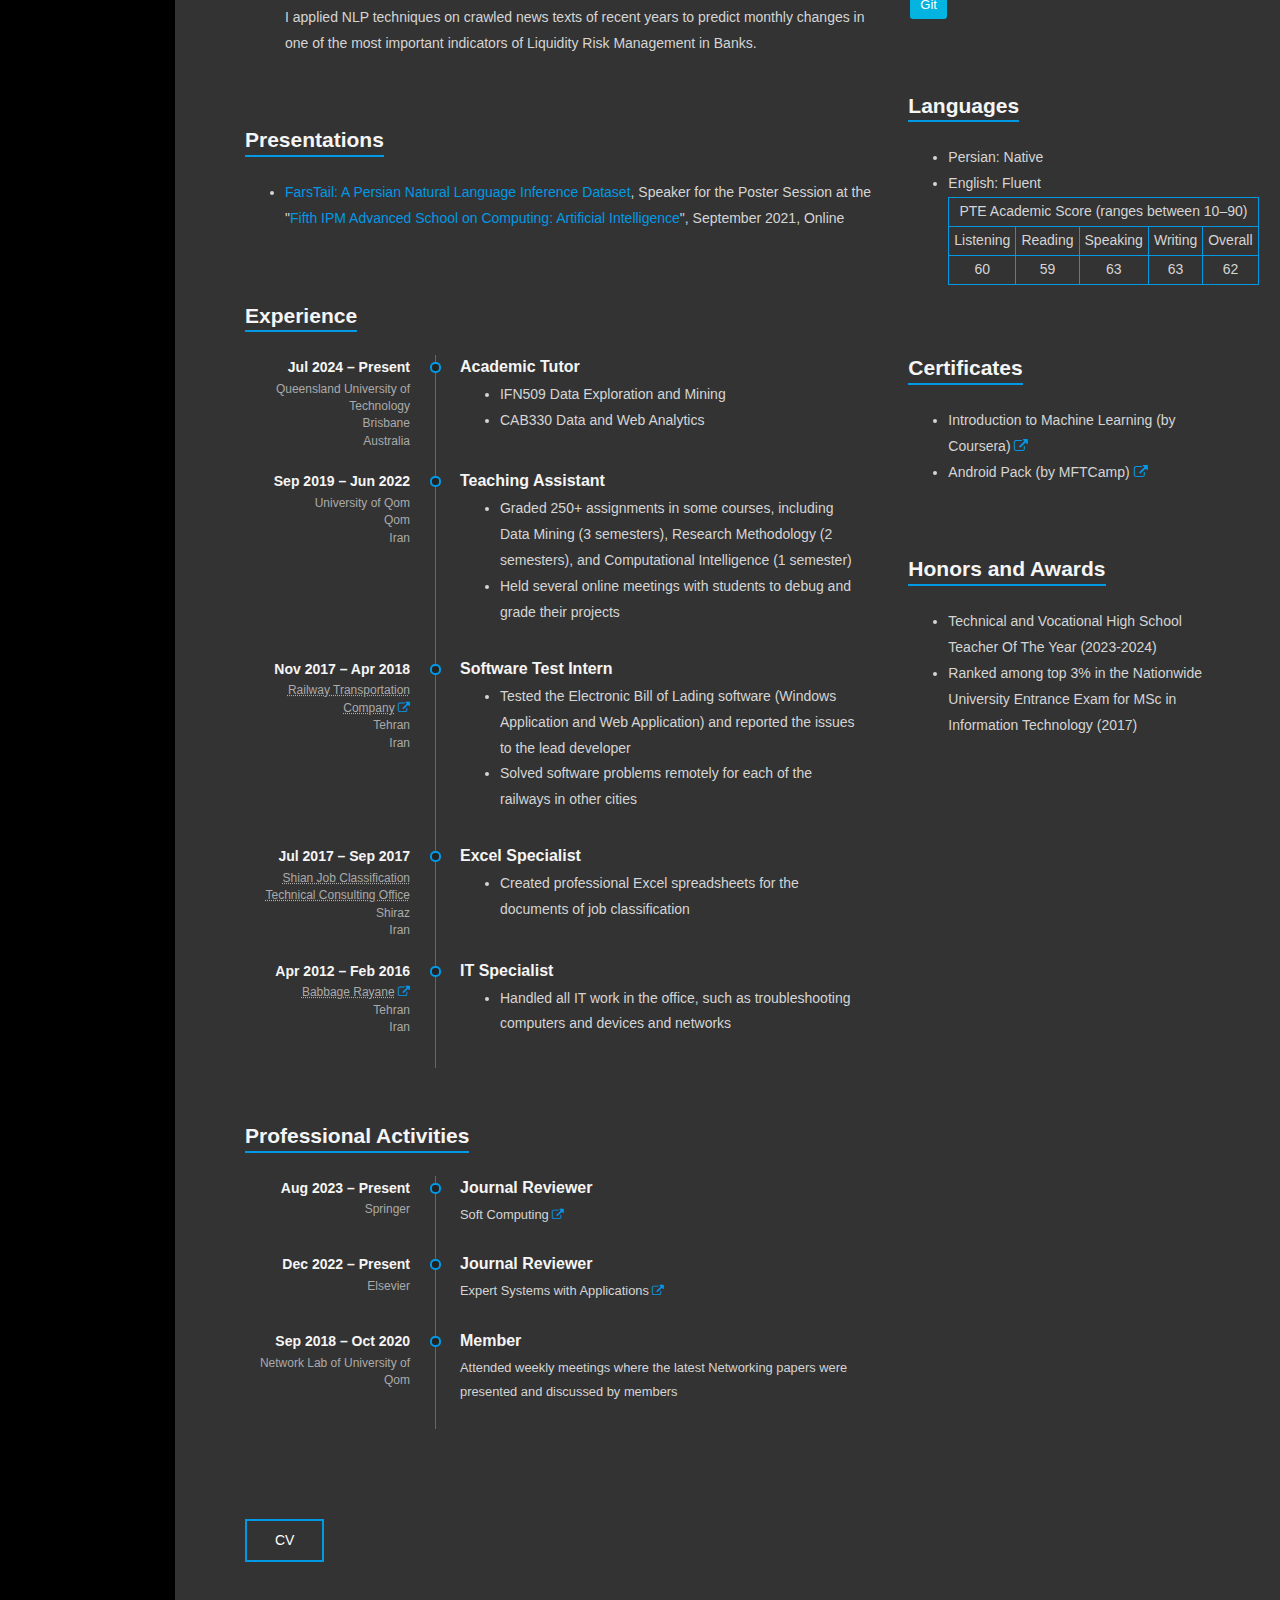
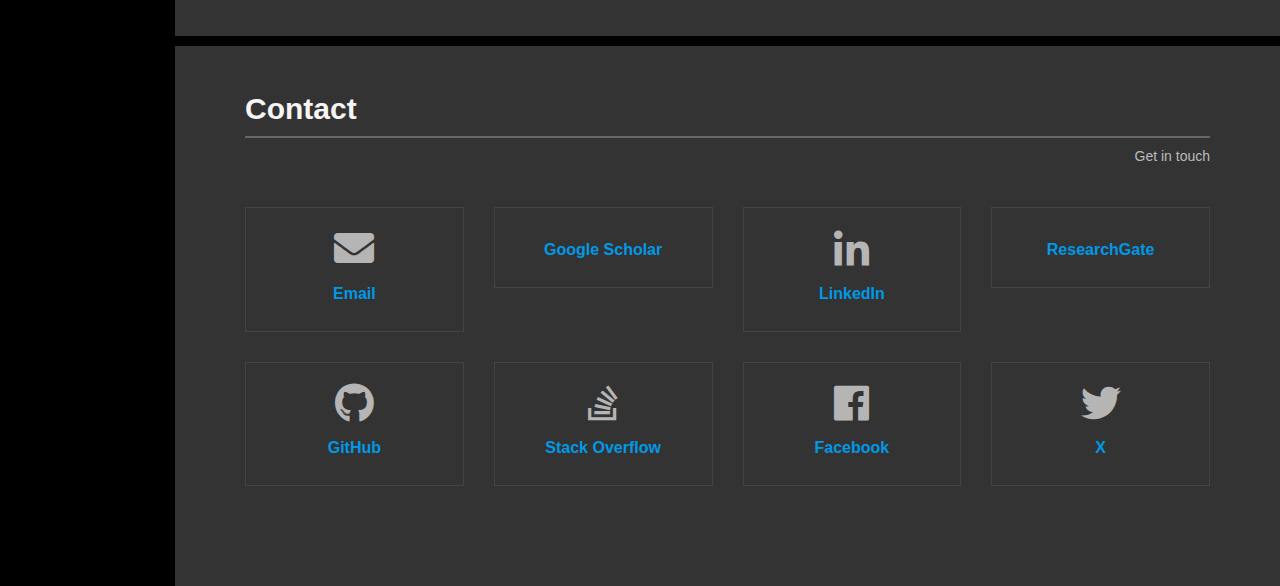
==== commit 3c734fde: "Update index.html" ====
--- a/index.html
+++ b/index.html
@@ -212,7 +212,7 @@
 													</div>
 													<div class="timeline-item clearfix">
 														<div class="left-part">
-															<h5 class="item-period">Sep 2017 &ndash; Oct 2020</h5>
+															<h5 class="item-period">Sep 2017 &ndash; Jan 2022</h5>
 															<span class="item-company">University of Qom<br>Qom<br>Iran</span>
 														</div>
 														<div class="divider"></div>
@@ -223,7 +223,7 @@
 													</div>
 													<div class="timeline-item clearfix">
 														<div class="left-part">
-															<h5 class="item-period">Sep 2012 &ndash; Feb 2017</h5>
+															<h5 class="item-period">Sep 2012 &ndash; Aug 2017</h5>
 															<span class="item-company">Islamic Azad University<br>Semnan<br>Iran</span>
 														</div>
 														<div class="divider"></div>
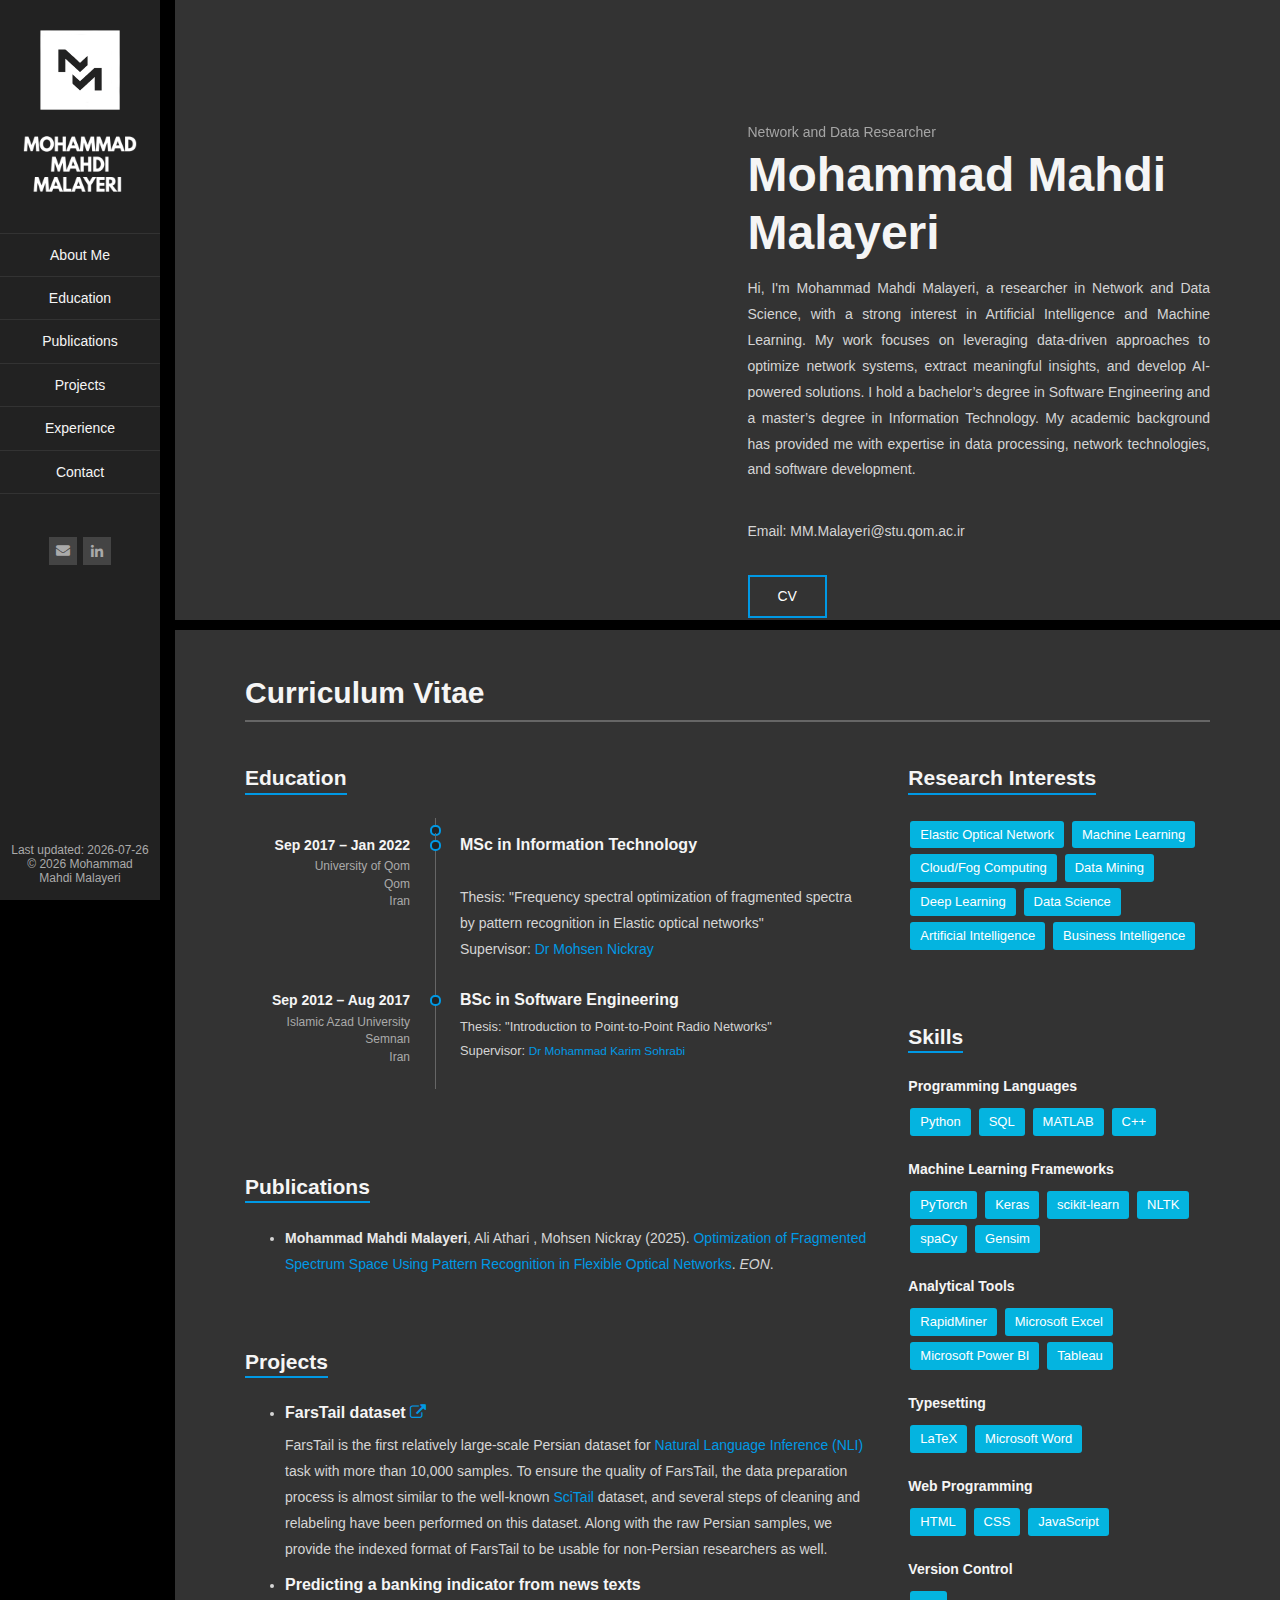
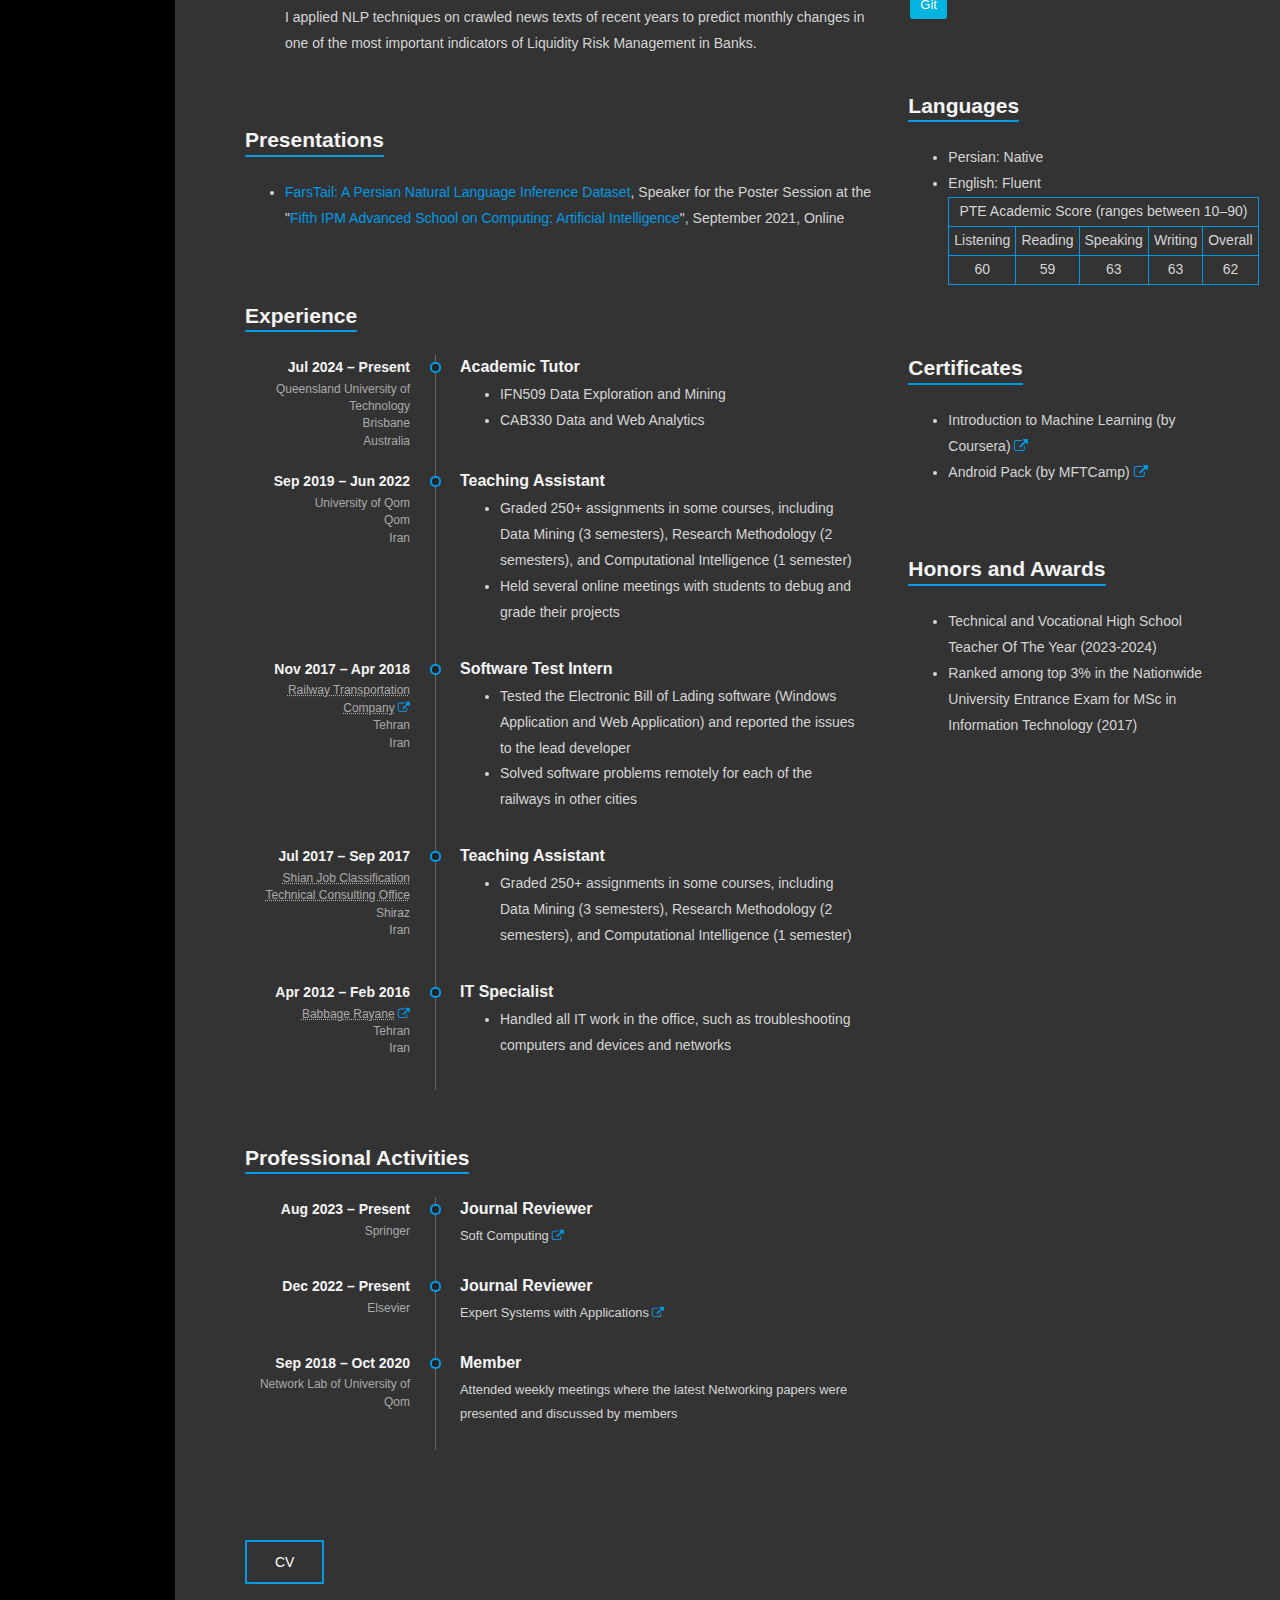
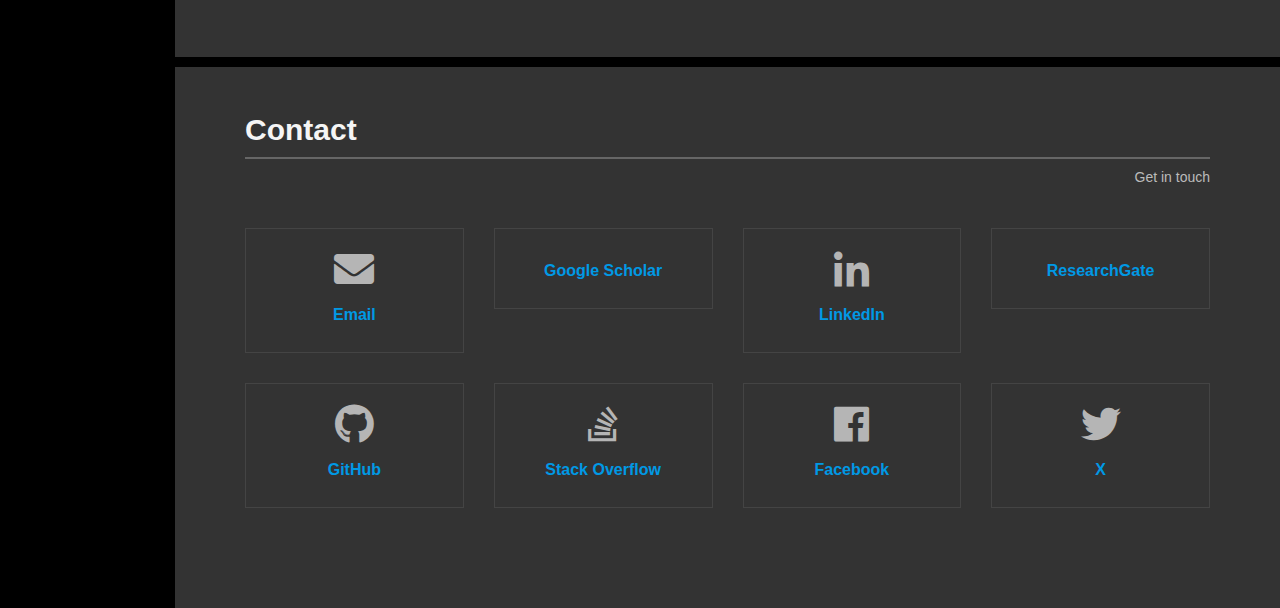
==== commit ae4d004c: "Update index.html" ====
--- a/index.html
+++ b/index.html
@@ -317,9 +317,9 @@
 														</div>
 														<div class="divider"></div>
 														<div class="right-part">
-															<h4 class="item-title">Excel Specialist</h4>
+															<h4 class="item-title">Teaching Assistant</h4>
 															<ul>
-																<li>Created professional Excel spreadsheets for the documents of job classification</li>
+																<li>Graded 250+ assignments in some courses, including Data Mining (3 semesters), Research Methodology (2 semesters), and Computational Intelligence (1 semester)</li>
 															</ul>
 														</div>
 													</div>
